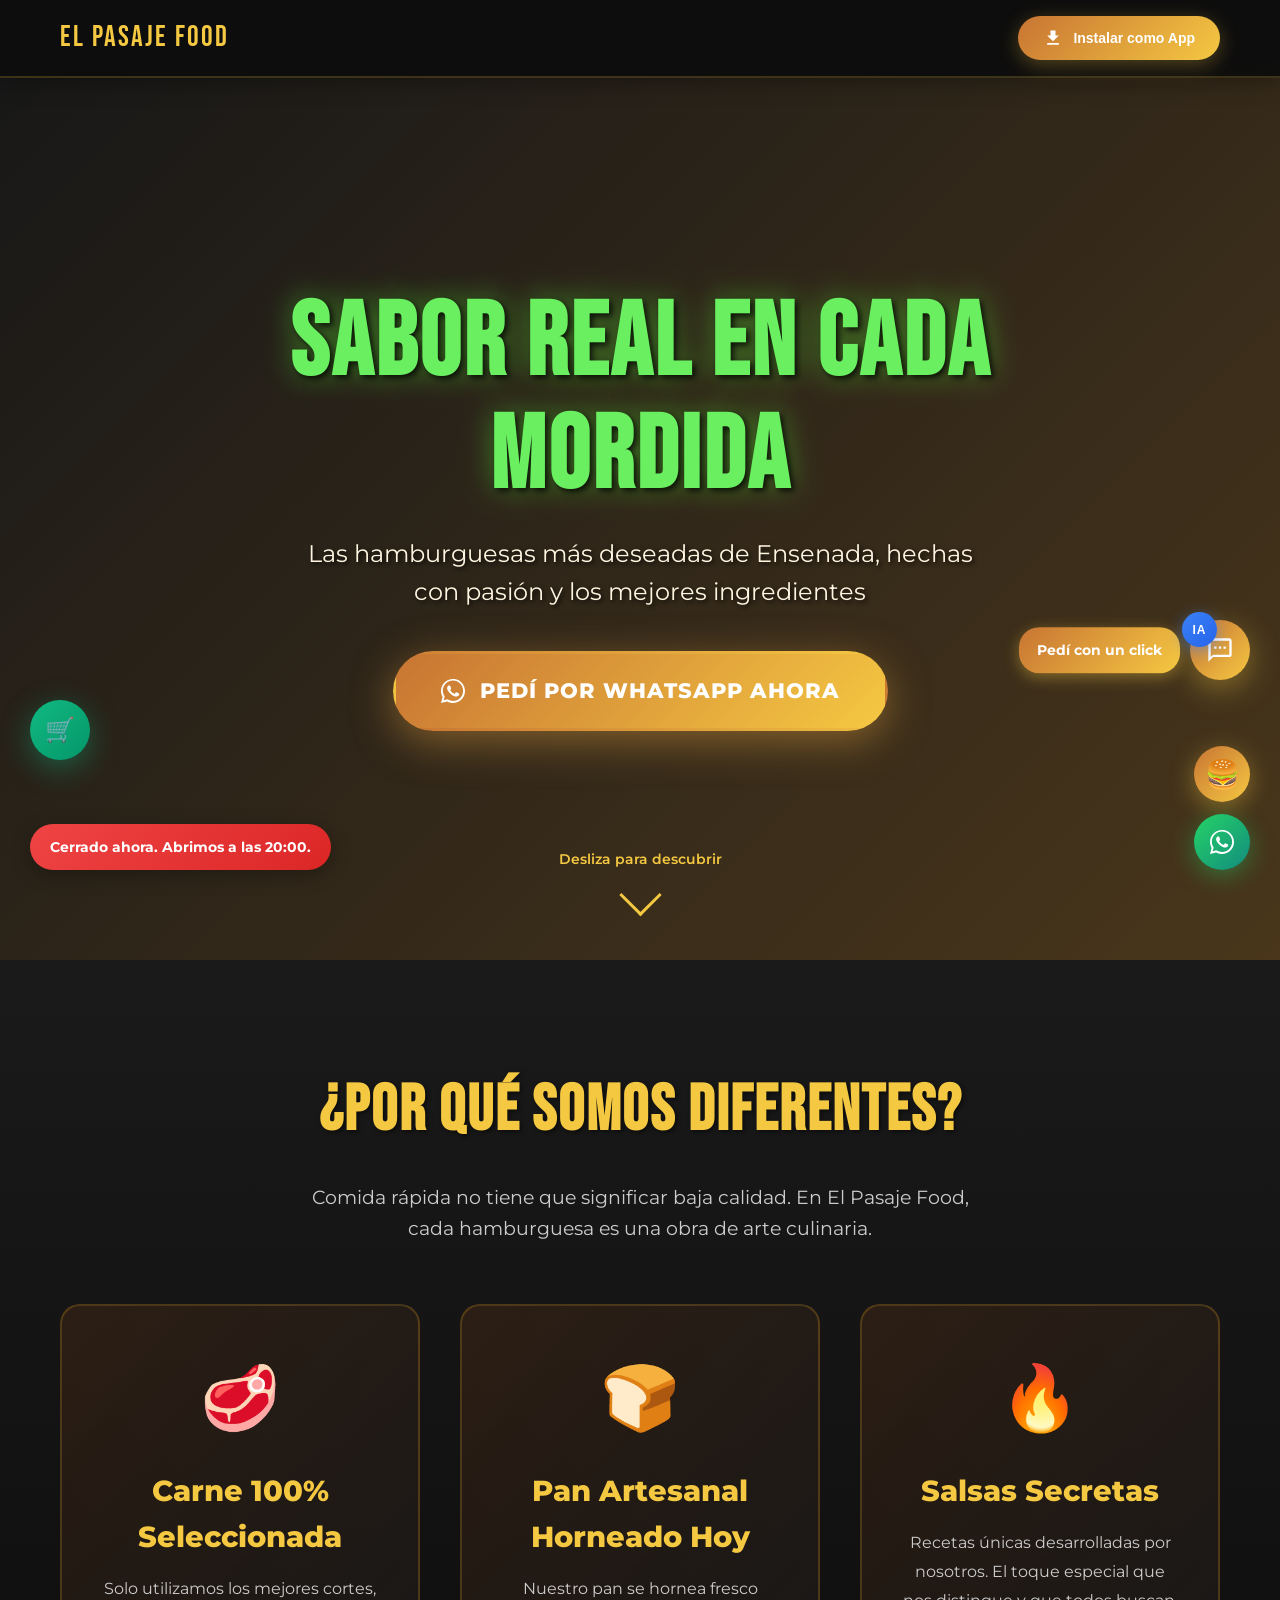
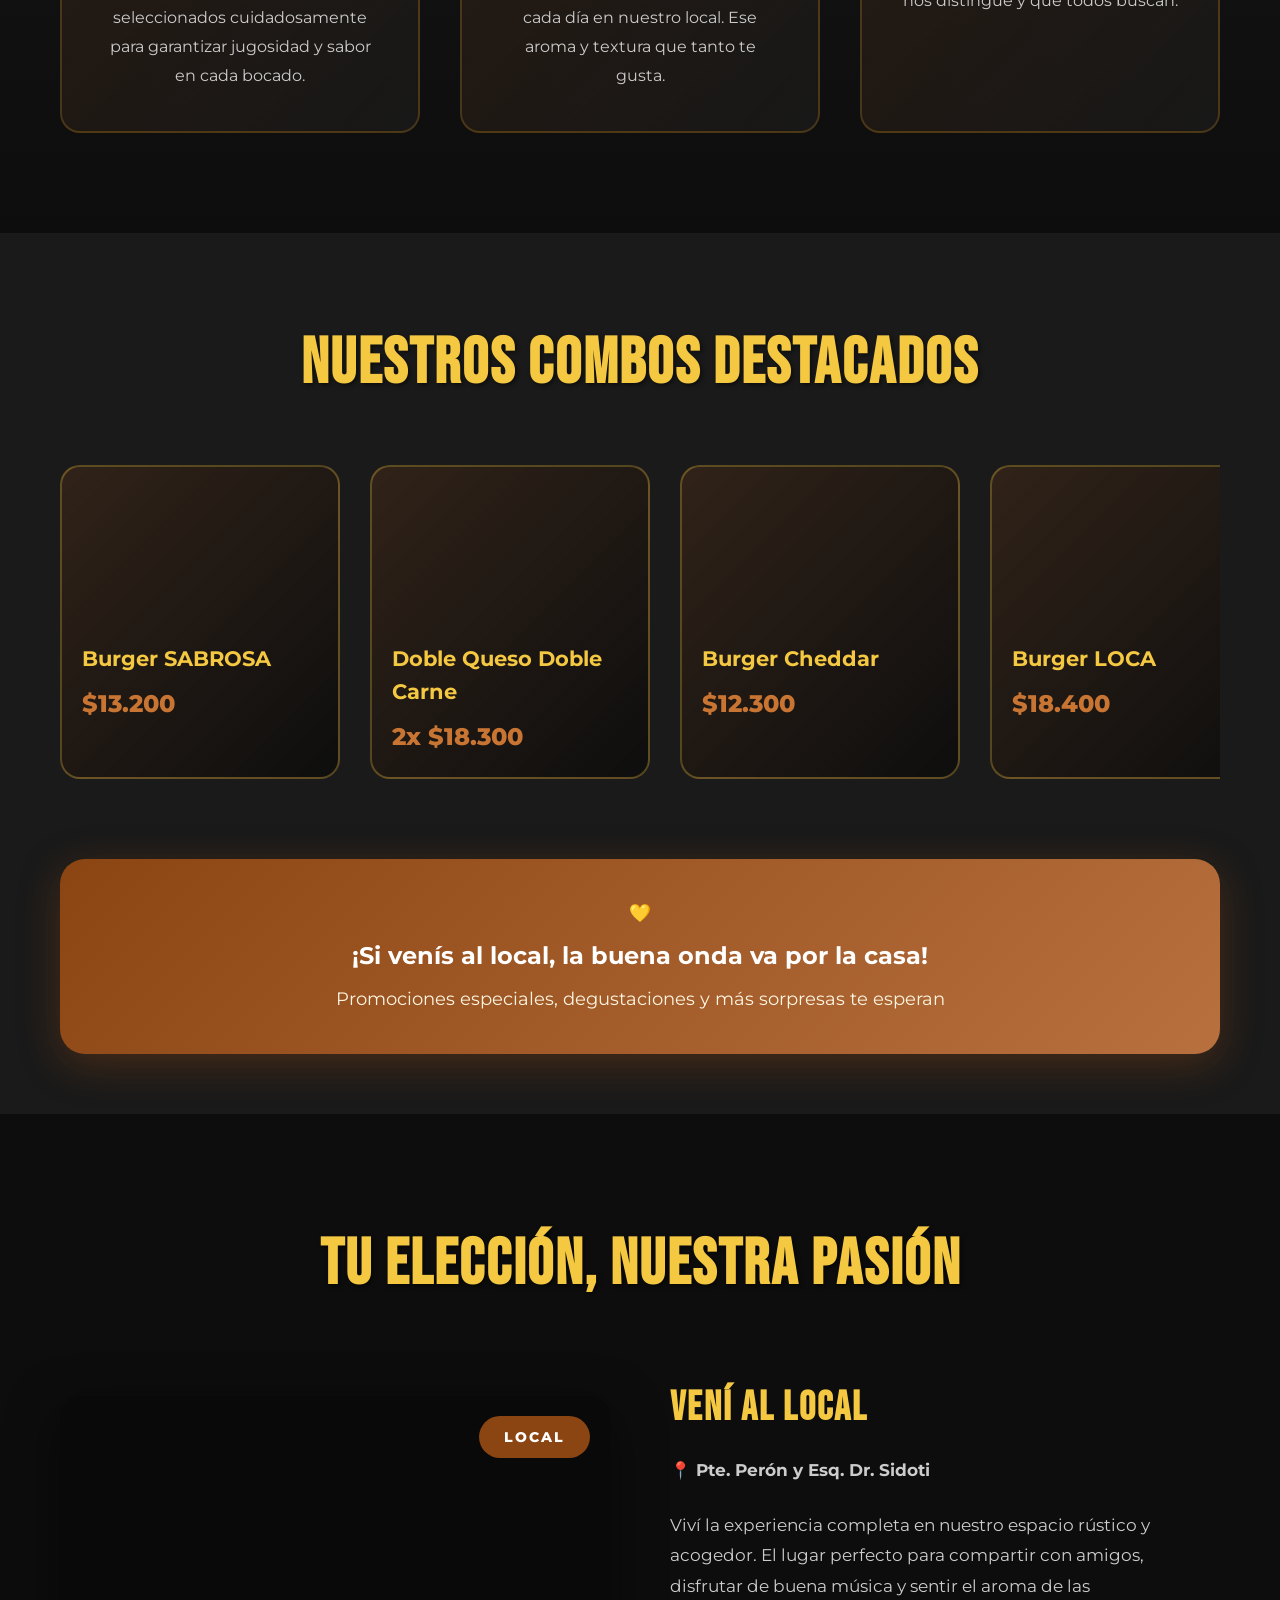
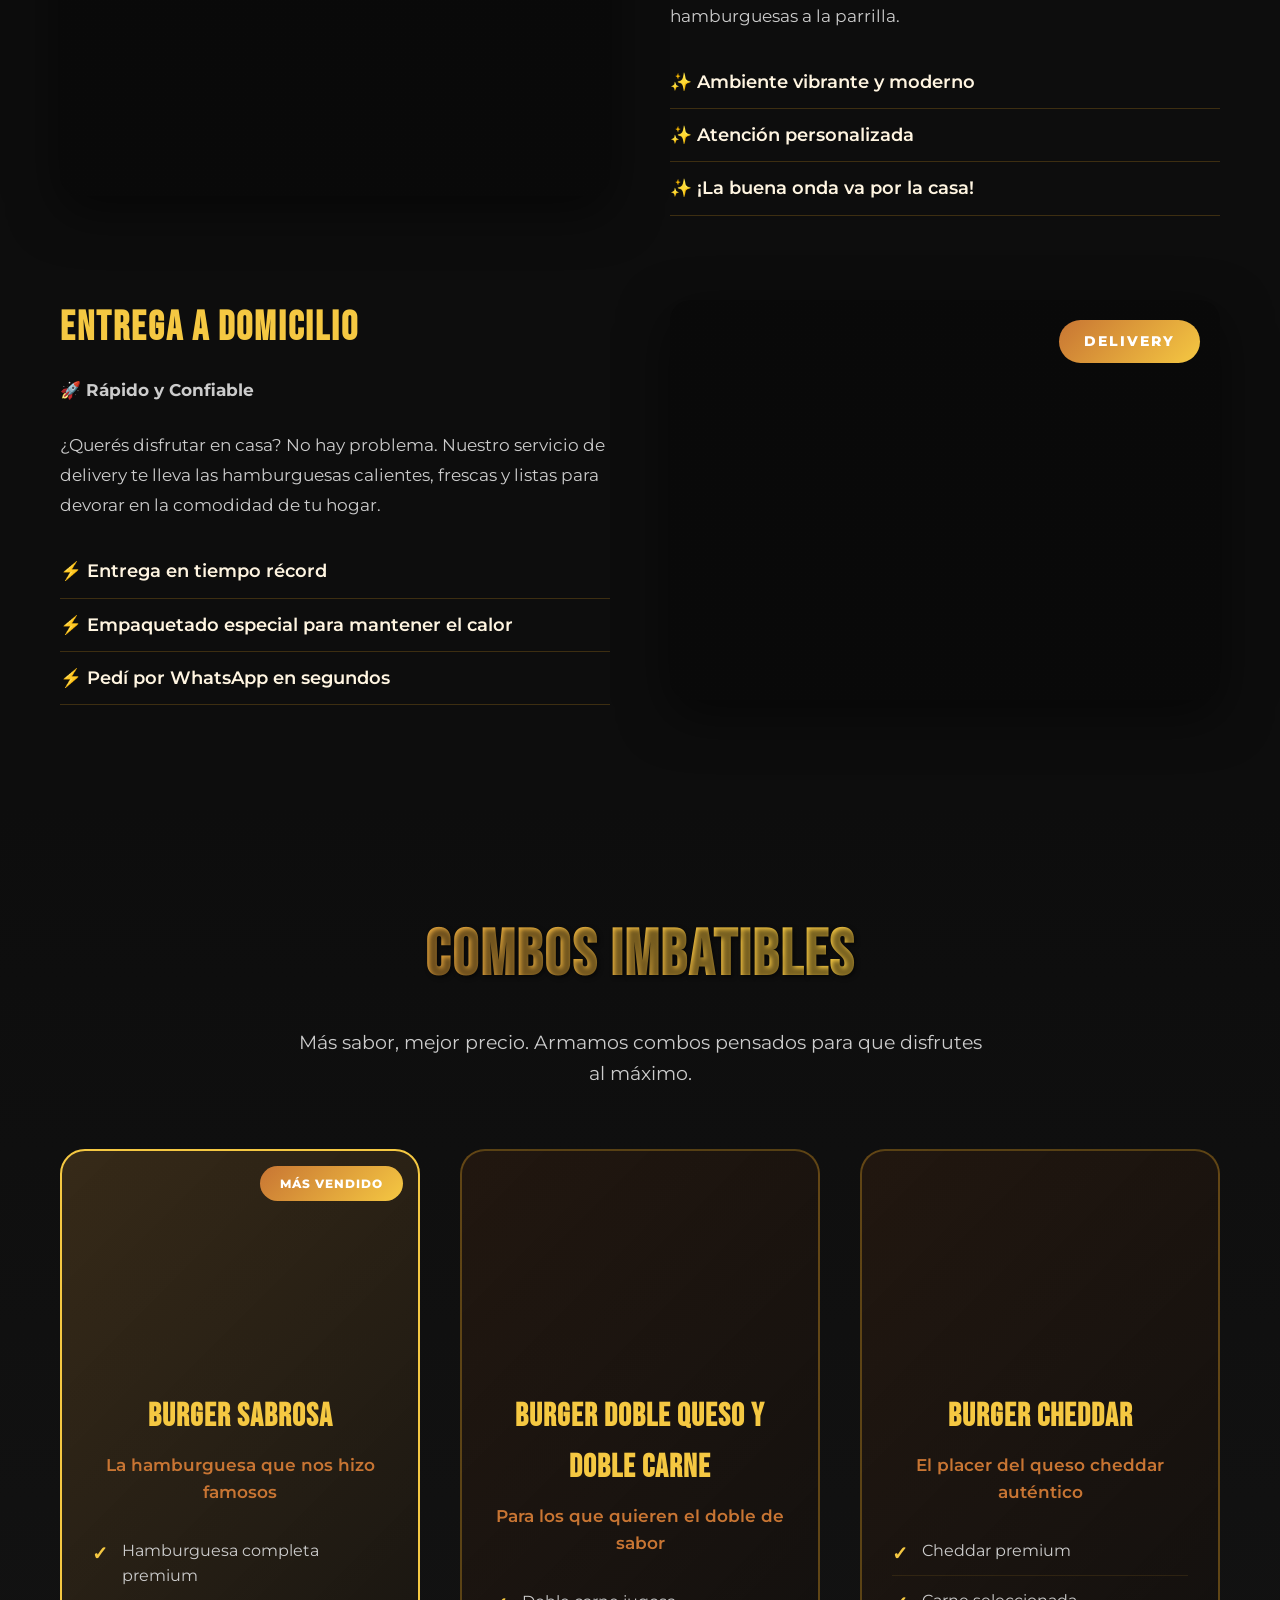
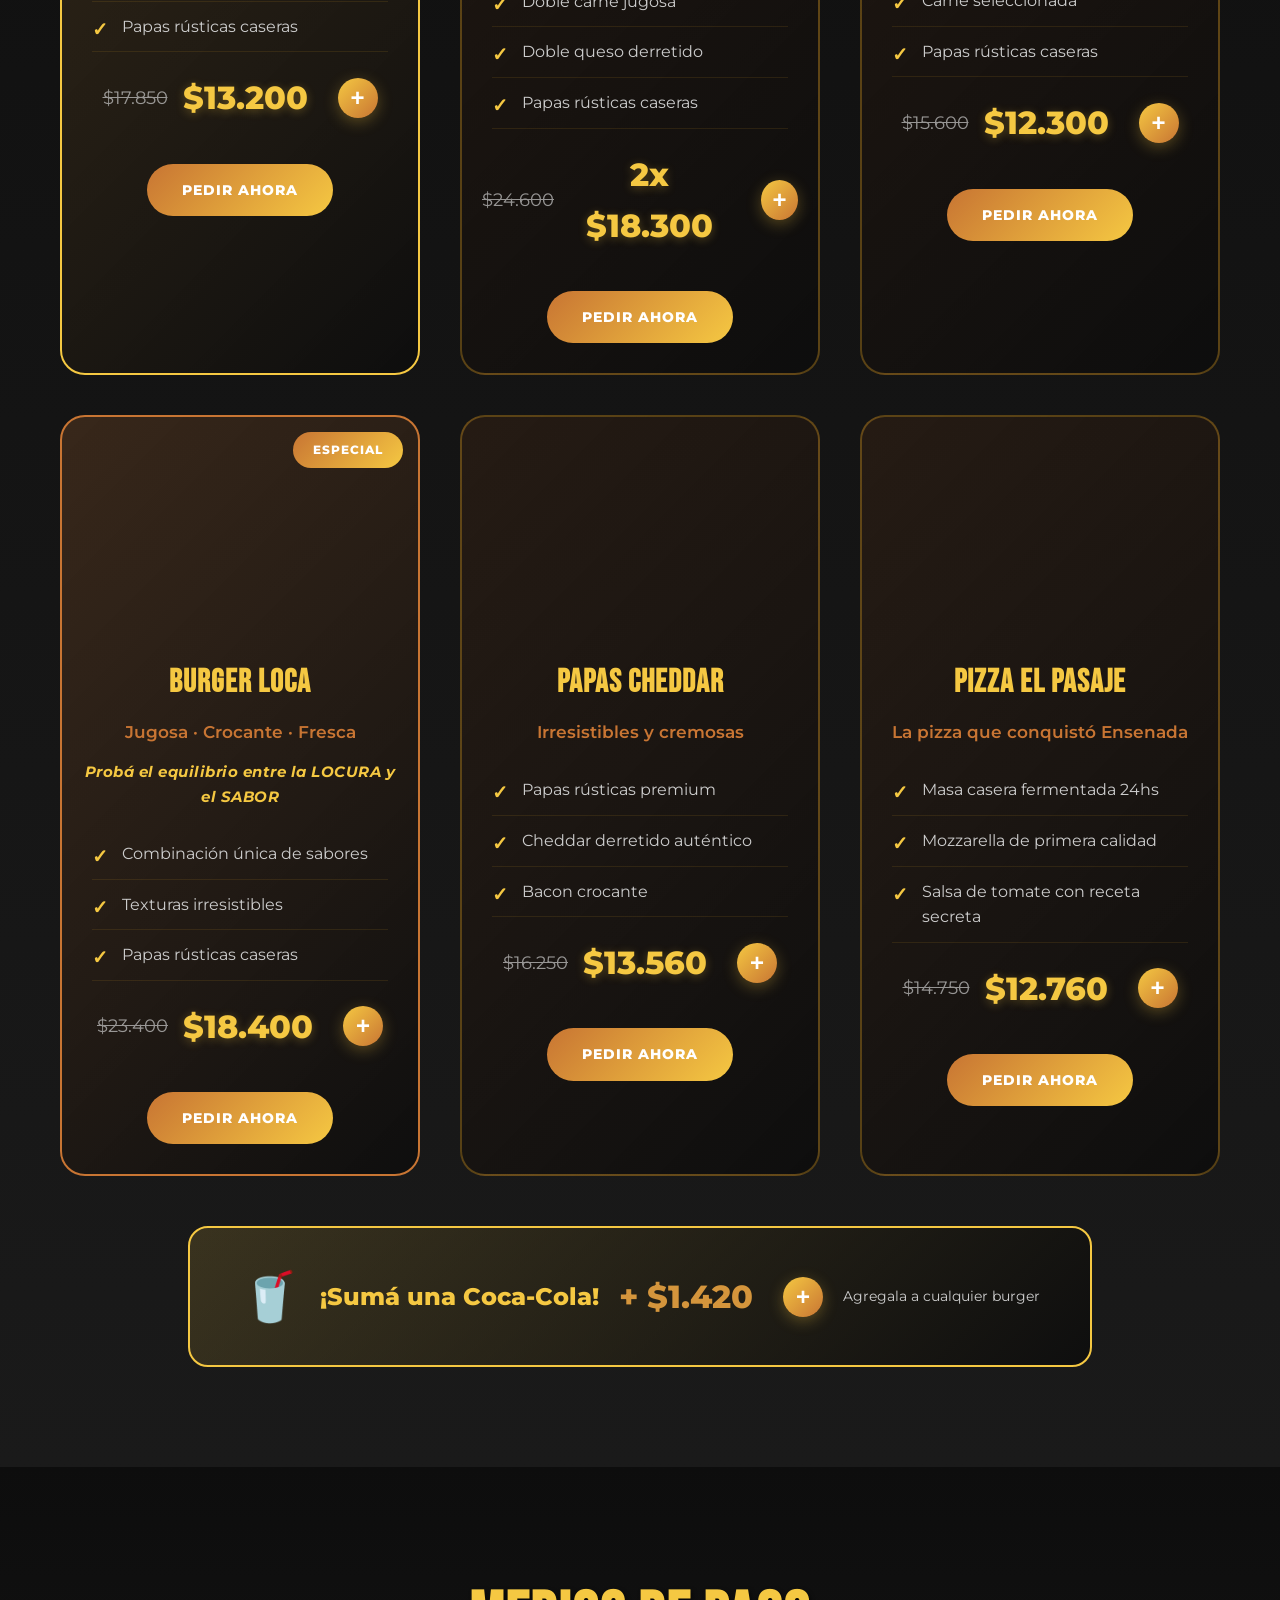
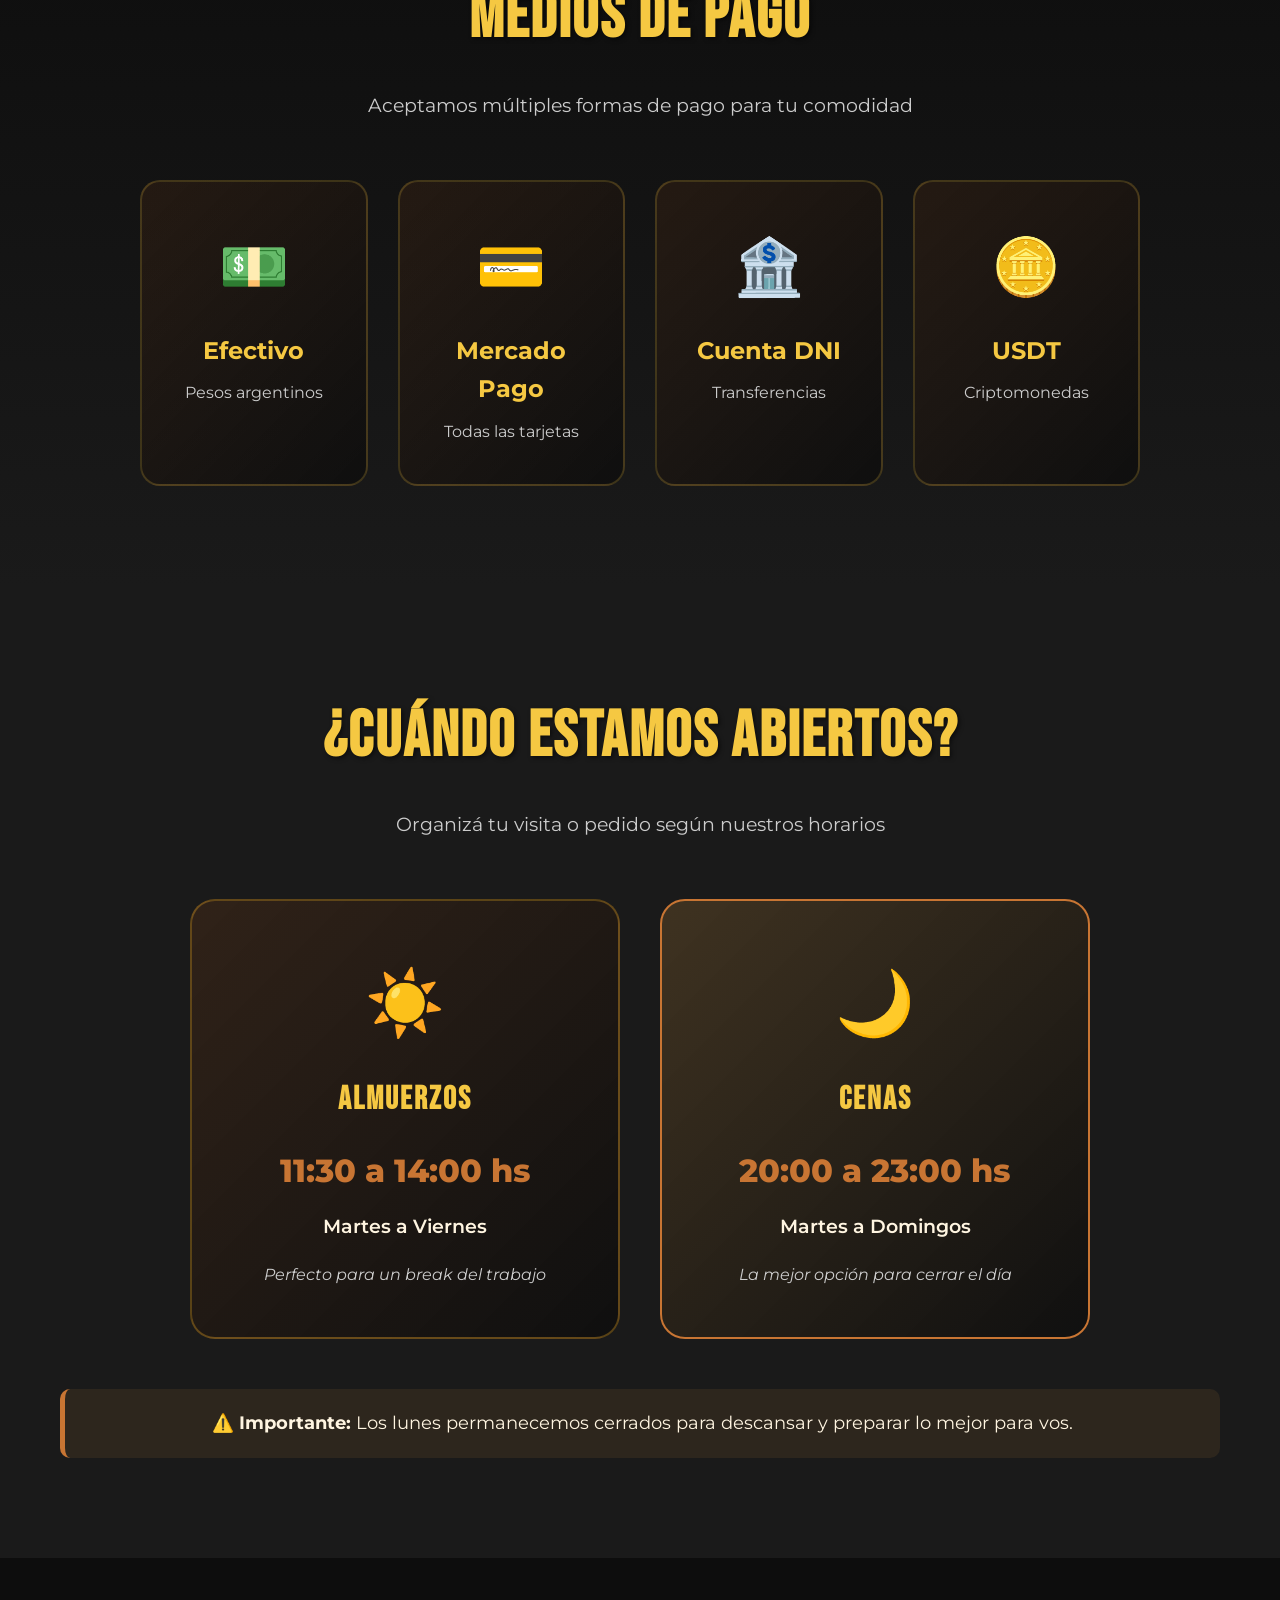
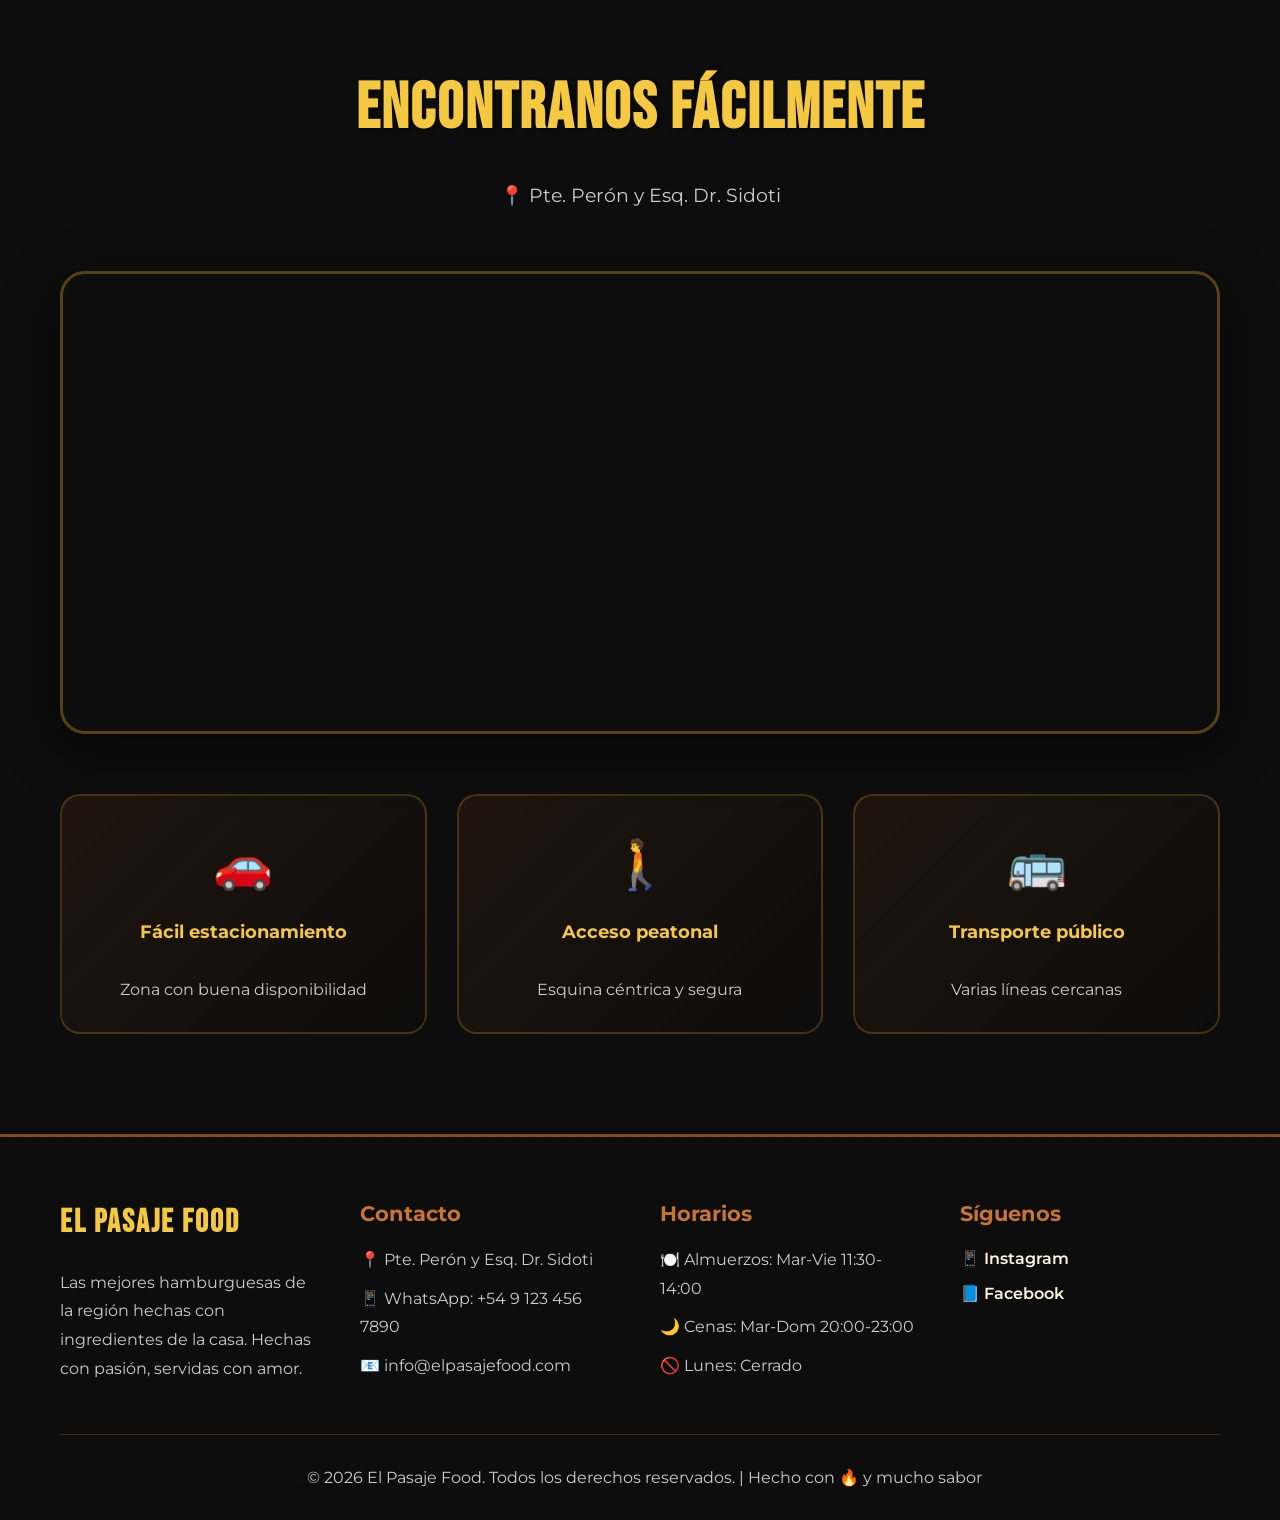
==== index.html @ fd3a4259 "Initial commit: Landing page El Pasaje Food con PWA, carrito, chatbot y dashboard CEO" ====
<!DOCTYPE html>
<html lang="es">
<head>
    <meta charset="UTF-8">
    <meta name="viewport" content="width=device-width, initial-scale=1.0">
    <meta name="description" content="Las mejores hamburguesas artesanales de Ensenada. Pedí online con delivery rápido o visitá nuestro local. Carne premium, pan artesanal y salsas secretas.">
    <meta name="theme-color" content="#F5C842">
    <title>El Pasaje Food - Las Mejores Hamburguesas Artesanales</title>
    <link rel="stylesheet" href="styles.css">
    <link rel="manifest" href="manifest.json">
    <meta name="mobile-web-app-capable" content="yes">
    <meta name="apple-mobile-web-app-capable" content="yes">
    <meta name="apple-mobile-web-app-status-bar-style" content="black-translucent">
    <meta name="apple-mobile-web-app-title" content="El Pasaje Food">
    <link rel="preconnect" href="https://fonts.googleapis.com">
    <link rel="preconnect" href="https://fonts.gstatic.com" crossorigin>
    <link href="https://fonts.googleapis.com/css2?family=Bebas+Neue&family=Montserrat:wght@400;600;700;800&display=swap" rel="stylesheet">
</head>
<body>
    <!-- Header con botón PWA -->
    <header class="header">
        <div class="header-content">
            <div class="logo">El Pasaje Food</div>
            <button id="installBtn" class="install-button">
                <svg width="20" height="20" viewBox="0 0 24 24" fill="white">
                    <path d="M19 9h-4V3H9v6H5l7 7 7-7zM5 18v2h14v-2H5z"/>
                </svg>
                Instalar como App
            </button>
        </div>
    </header>

    <!-- Botones flotantes -->
    <div class="floating-buttons">
        <a href="#combos" class="float-button order-button" title="¡Quiero pedir!">
            <span class="burger-emoji">🍔</span>
        </a>
        <a href="https://wa.me/5492215047962?text=¡Hola!%20Quiero%20hacer%20un%20pedido" class="float-button whatsapp-float" target="_blank" title="Contactar por WhatsApp">
            <svg viewBox="0 0 32 32" fill="white" width="24" height="24">
                <path d="M16 0c-8.837 0-16 7.163-16 16 0 2.825 0.737 5.607 2.137 8.048l-2.137 7.952 8.188-2.113c2.35 1.287 5.024 1.963 7.812 1.963 8.837 0 16-7.163 16-16s-7.163-16-16-16zM16 29.25c-2.444 0-4.819-0.662-6.912-1.912l-0.512-0.3-5.044 1.3 1.35-5.012-0.337-0.525c-1.362-2.137-2.087-4.612-2.087-7.15 0-7.456 6.069-13.525 13.525-13.525s13.525 6.069 13.525 13.525-6.053 13.6-13.512 13.6zM23.362 19.106c-0.4-0.2-2.363-1.163-2.725-1.3-0.363-0.125-0.625-0.188-0.888 0.2s-1.025 1.3-1.25 1.563c-0.225 0.262-0.45 0.3-0.85 0.1s-1.65-0.606-3.137-1.931c-1.163-1.031-1.944-2.306-2.169-2.706s-0.025-0.612 0.175-0.812c0.181-0.175 0.4-0.463 0.6-0.688 0.2-0.237 0.263-0.4 0.388-0.662 0.125-0.263 0.063-0.488-0.037-0.688s-0.888-2.137-1.213-2.925c-0.319-0.769-0.644-0.663-0.888-0.675-0.231-0.012-0.488-0.012-0.75-0.012s-0.688 0.1-1.050 0.488c-0.363 0.4-1.375 1.337-1.375 3.262s1.413 3.787 1.606 4.050c0.2 0.262 2.794 4.269 6.769 5.981 0.944 0.406 1.681 0.65 2.256 0.831 0.95 0.3 1.813 0.256 2.494 0.156 0.762-0.113 2.363-0.963 2.694-1.894 0.331-0.931 0.331-1.731 0.231-1.894-0.094-0.175-0.356-0.275-0.756-0.475z"/>
            </svg>
        </a>
    </div>

    <!-- Sección Héroe -->
    <section class="hero">
        <div class="hero-overlay"></div>
        <div class="hero-content">
            <h1 class="hero-title">Sabor Real en Cada Mordida</h1>
            <p class="hero-subtitle">Las hamburguesas más deseadas de Ensenada, hechas con pasión y los mejores ingredientes</p>
            <a href="https://wa.me/5492215047962?text=¡Hola!%20Quiero%20hacer%20un%20pedido" class="cta-button pulse" target="_blank">
                <svg viewBox="0 0 32 32" fill="white" width="24" height="24">
                    <path d="M16 0c-8.837 0-16 7.163-16 16 0 2.825 0.737 5.607 2.137 8.048l-2.137 7.952 8.188-2.113c2.35 1.287 5.024 1.963 7.812 1.963 8.837 0 16-7.163 16-16s-7.163-16-16-16zM16 29.25c-2.444 0-4.819-0.662-6.912-1.912l-0.512-0.3-5.044 1.3 1.35-5.012-0.337-0.525c-1.362-2.137-2.087-4.612-2.087-7.15 0-7.456 6.069-13.525 13.525-13.525s13.525 6.069 13.525 13.525-6.053 13.6-13.512 13.6zM23.362 19.106c-0.4-0.2-2.363-1.163-2.725-1.3-0.363-0.125-0.625-0.188-0.888 0.2s-1.025 1.3-1.25 1.563c-0.225 0.262-0.45 0.3-0.85 0.1s-1.65-0.606-3.137-1.931c-1.163-1.031-1.944-2.306-2.169-2.706s-0.025-0.612 0.175-0.812c0.181-0.175 0.4-0.463 0.6-0.688 0.2-0.237 0.263-0.4 0.388-0.662 0.125-0.263 0.063-0.488-0.037-0.688s-0.888-2.137-1.213-2.925c-0.319-0.769-0.644-0.663-0.888-0.675-0.231-0.012-0.488-0.012-0.75-0.012s-0.688 0.1-1.050 0.488c-0.363 0.4-1.375 1.337-1.375 3.262s1.413 3.787 1.606 4.050c0.2 0.262 2.794 4.269 6.769 5.981 0.944 0.406 1.681 0.65 2.256 0.831 0.95 0.3 1.813 0.256 2.494 0.156 0.762-0.113 2.363-0.963 2.694-1.894 0.331-0.931 0.331-1.731 0.231-1.894-0.094-0.175-0.356-0.275-0.756-0.475z"/>
                </svg>
                Pedí por WhatsApp Ahora
            </a>
        </div>
        <div class="scroll-indicator">
            <span>Desliza para descubrir</span>
            <div class="arrow-down"></div>
        </div>
    </section>

    <!-- Propuesta de Valor -->
    <section class="value-proposition">
        <div class="container">
            <h2 class="section-title">¿Por Qué Somos Diferentes?</h2>
            <p class="section-subtitle">Comida rápida no tiene que significar baja calidad. En El Pasaje Food, cada hamburguesa es una obra de arte culinaria.</p>
            
            <div class="value-grid">
                <div class="value-card">
                    <div class="value-icon">🥩</div>
                    <h3>Carne 100% Seleccionada</h3>
                    <p>Solo utilizamos los mejores cortes, seleccionados cuidadosamente para garantizar jugosidad y sabor en cada bocado.</p>
                </div>
                <div class="value-card">
                    <div class="value-icon">🍞</div>
                    <h3>Pan Artesanal Horneado Hoy</h3>
                    <p>Nuestro pan se hornea fresco cada día en nuestro local. Ese aroma y textura que tanto te gusta.</p>
                </div>
                <div class="value-card">
                    <div class="value-icon">🔥</div>
                    <h3>Salsas Secretas</h3>
                    <p>Recetas únicas desarrolladas por nosotros. El toque especial que nos distingue y que todos buscan.</p>
                </div>
            </div>
        </div>
    </section>

    <!-- Carrusel de Combos -->
    <section class="carousel-section">
        <div class="container">
            <h2 class="section-title">Nuestros Combos Destacados</h2>
            <div class="carousel-container">
                <button class="carousel-arrow carousel-arrow-left" id="carousel-prev">
                    <svg width="24" height="24" viewBox="0 0 24 24" fill="white">
                        <path d="M15.41 7.41L14 6l-6 6 6 6 1.41-1.41L10.83 12z"/>
                    </svg>
                </button>
                <button class="carousel-arrow carousel-arrow-right" id="carousel-next">
                    <svg width="24" height="24" viewBox="0 0 24 24" fill="white">
                        <path d="M10 6L8.59 7.41 13.17 12l-4.58 4.59L10 18l6-6z"/>
                    </svg>
                </button>
                <div class="carousel-track" id="carousel-track">
                    <a href="#combos" class="carousel-item">
                        <div class="carousel-image" style="background-image: url('https://images.unsplash.com/photo-1568901346375-23c9450c58cd?w=300&h=200&fit=crop');"></div>
                        <h4>Burger SABROSA</h4>
                        <p class="carousel-price">$13.200</p>
                    </a>
                    <a href="#combos" class="carousel-item">
                        <div class="carousel-image" style="background-image: url('https://images.unsplash.com/photo-1550547660-d9450f859349?w=300&h=200&fit=crop');"></div>
                        <h4>Doble Queso Doble Carne</h4>
                        <p class="carousel-price">2x $18.300</p>
                    </a>
                    <a href="#combos" class="carousel-item">
                        <div class="carousel-image" style="background-image: url('https://images.unsplash.com/photo-1586190848861-99aa4a171e90?w=300&h=200&fit=crop');"></div>
                        <h4>Burger Cheddar</h4>
                        <p class="carousel-price">$12.300</p>
                    </a>
                    <a href="#combos" class="carousel-item">
                        <div class="carousel-image" style="background-image: url('https://images.unsplash.com/photo-1553979459-d2229ba7433b?w=300&h=200&fit=crop');"></div>
                        <h4>Burger LOCA</h4>
                        <p class="carousel-price">$18.400</p>
                    </a>
                    <!-- Duplicado para loop infinito -->
                    <a href="#combos" class="carousel-item">
                        <div class="carousel-image" style="background-image: url('https://images.unsplash.com/photo-1568901346375-23c9450c58cd?w=300&h=200&fit=crop');"></div>
                        <h4>Burger SABROSA</h4>
                        <p class="carousel-price">$13.200</p>
                    </a>
                    <a href="#combos" class="carousel-item">
                        <div class="carousel-image" style="background-image: url('https://images.unsplash.com/photo-1550547660-d9450f859349?w=300&h=200&fit=crop');"></div>
                        <h4>Doble Queso Doble Carne</h4>
                        <p class="carousel-price">2x $18.300</p>
                    </a>
                    <a href="#combos" class="carousel-item">
                        <div class="carousel-image" style="background-image: url('https://images.unsplash.com/photo-1586190848861-99aa4a171e90?w=300&h=200&fit=crop');"></div>
                        <h4>Burger Cheddar</h4>
                        <p class="carousel-price">$12.300</p>
                    </a>
                    <a href="#combos" class="carousel-item">
                        <div class="carousel-image" style="background-image: url('https://images.unsplash.com/photo-1553979459-d2229ba7433b?w=300&h=200&fit=crop');"></div>
                        <h4>Burger LOCA</h4>
                        <p class="carousel-price">$18.400</p>
                    </a>
                </div>
            </div>
            
            <div class="loyalty-banner">
                <div class="loyalty-content">
                    <span class="loyalty-icon">💛</span>
                    <p><strong>¡Si venís al local, la buena onda va por la casa!</strong></p>
                    <span>Promociones especiales, degustaciones y más sorpresas te esperan</span>
                </div>
            </div>
        </div>
    </section>

    <!-- Sección de Experiencia -->
    <section class="experience">
        <div class="container">
            <h2 class="section-title">Tu Elección, Nuestra Pasión</h2>
            
            <div class="experience-grid">
                <div class="experience-card">
                    <div class="experience-image local-img">
                        <div class="experience-badge">LOCAL</div>
                    </div>
                    <div class="experience-content">
                        <h3>Vení al Local</h3>
                        <p class="location">📍 Pte. Perón y Esq. Dr. Sidoti</p>
                        <p>Viví la experiencia completa en nuestro espacio rústico y acogedor. El lugar perfecto para compartir con amigos, disfrutar de buena música y sentir el aroma de las hamburguesas a la parrilla.</p>
                        <ul class="benefits-list">
                            <li>✨ Ambiente vibrante y moderno</li>
                            <li>✨ Atención personalizada</li>
                            <li>✨ ¡La buena onda va por la casa!</li>
                        </ul>
                    </div>
                </div>

                <div class="experience-card reverse">
                    <div class="experience-image delivery-img">
                        <div class="experience-badge orange">DELIVERY</div>
                    </div>
                    <div class="experience-content">
                        <h3>Entrega a Domicilio</h3>
                        <p class="delivery-promise">🚀 Rápido y Confiable</p>
                        <p>¿Querés disfrutar en casa? No hay problema. Nuestro servicio de delivery te lleva las hamburguesas calientes, frescas y listas para devorar en la comodidad de tu hogar.</p>
                        <ul class="benefits-list">
                            <li>⚡ Entrega en tiempo récord</li>
                            <li>⚡ Empaquetado especial para mantener el calor</li>
                            <li>⚡ Pedí por WhatsApp en segundos</li>
                        </ul>
                    </div>
                </div>
            </div>
        </div>
    </section>

    <!-- Combos Imbatibles -->
    <section class="combos" id="combos">
        <div class="container">
            <h2 class="section-title fire-title">Combos Imbatibles</h2>
            <p class="section-subtitle">Más sabor, mejor precio. Armamos combos pensados para que disfrutes al máximo.</p>
            
            <div class="combos-grid">
                <div class="combo-card featured">
                    <div class="combo-badge">MÁS VENDIDO</div>
                    <div class="combo-image" style="background-image: url('https://images.unsplash.com/photo-1568901346375-23c9450c58cd?w=600&h=400&fit=crop');"></div>
                    <h3>Burger SABROSA</h3>
                    <p class="combo-description">La hamburguesa que nos hizo famosos</p>
                    <ul class="combo-includes">
                        <li>Hamburguesa completa premium</li>
                        <li>Papas rústicas caseras</li>
                    </ul>
                    <div class="combo-price">
                        <span class="price-old">$17.850</span>
                        <span class="price-current">$13.200</span>
                        <button class="add-to-cart-btn" data-name="Burger SABROSA" data-price="13200">+</button>
                    </div>
                    <div class="combo-cta">
                        <a href="https://wa.me/5492215047962?text=Quiero%20la%20Burger%20SABROSA" class="combo-button" target="_blank">Pedir Ahora</a>
                    </div>
                </div>

                <div class="combo-card">
                    <div class="combo-image" style="background-image: url('https://images.unsplash.com/photo-1550547660-d9450f859349?w=600&h=400&fit=crop');"></div>
                    <h3>Burger Doble Queso y Doble Carne</h3>
                    <p class="combo-description">Para los que quieren el doble de sabor</p>
                    <ul class="combo-includes">
                        <li>Doble carne jugosa</li>
                        <li>Doble queso derretido</li>
                        <li>Papas rústicas caseras</li>
                    </ul>
                    <div class="combo-price">
                        <span class="price-old">$24.600</span>
                        <span class="price-current">2x $18.300</span>
                        <button class="add-to-cart-btn" data-name="Burger Doble Queso y Doble Carne" data-price="18300">+</button>
                    </div>
                    <div class="combo-cta">
                        <a href="https://wa.me/5492215047962?text=Quiero%20la%20Burger%20Doble" class="combo-button" target="_blank">Pedir Ahora</a>
                    </div>
                </div>

                <div class="combo-card">
                    <div class="combo-image" style="background-image: url('https://images.unsplash.com/photo-1586190848861-99aa4a171e90?w=600&h=400&fit=crop');"></div>
                    <h3>Burger Cheddar</h3>
                    <p class="combo-description">El placer del queso cheddar auténtico</p>
                    <ul class="combo-includes">
                        <li>Cheddar premium</li>
                        <li>Carne seleccionada</li>
                        <li>Papas rústicas caseras</li>
                    </ul>
                    <div class="combo-price">
                        <span class="price-old">$15.600</span>
                        <span class="price-current">$12.300</span>
                        <button class="add-to-cart-btn" data-name="Burger Cheddar" data-price="12300">+</button>
                    </div>
                    <div class="combo-cta">
                        <a href="https://wa.me/5492215047962?text=Quiero%20la%20Burger%20Cheddar" class="combo-button" target="_blank">Pedir Ahora</a>
                    </div>
                </div>

                <div class="combo-card special">
                    <div class="combo-badge">ESPECIAL</div>
                    <div class="combo-image" style="background-image: url('https://images.unsplash.com/photo-1553979459-d2229ba7433b?w=600&h=400&fit=crop');"></div>
                    <h3>Burger LOCA</h3>
                    <p class="combo-description">Jugosa · Crocante · Fresca</p>
                    <p class="combo-tagline">Probá el equilibrio entre la LOCURA y el SABOR</p>
                    <ul class="combo-includes">
                        <li>Combinación única de sabores</li>
                        <li>Texturas irresistibles</li>
                        <li>Papas rústicas caseras</li>
                    </ul>
                    <div class="combo-price">
                        <span class="price-old">$23.400</span>
                        <span class="price-current">$18.400</span>
                        <button class="add-to-cart-btn" data-name="Burger LOCA" data-price="18400">+</button>
                    </div>
                    <div class="combo-cta">
                        <a href="https://wa.me/5492215047962?text=Quiero%20la%20Burger%20LOCA" class="combo-button" target="_blank">Pedir Ahora</a>
                    </div>
                </div>

                <div class="combo-card">
                    <div class="combo-image" style="background-image: url('https://images.unsplash.com/photo-1573080496219-bb080dd4f877?w=600&h=400&fit=crop');"></div>
                    <h3>Papas Cheddar</h3>
                    <p class="combo-description">Irresistibles y cremosas</p>
                    <ul class="combo-includes">
                        <li>Papas rústicas premium</li>
                        <li>Cheddar derretido auténtico</li>
                        <li>Bacon crocante</li>
                    </ul>
                    <div class="combo-price">
                        <span class="price-old">$16.250</span>
                        <span class="price-current">$13.560</span>
                        <button class="add-to-cart-btn" data-name="Papas Cheddar" data-price="13560">+</button>
                    </div>
                    <div class="combo-cta">
                        <a href="https://wa.me/5492215047962?text=Quiero%20Papas%20Cheddar" class="combo-button" target="_blank">Pedir Ahora</a>
                    </div>
                </div>

                <div class="combo-card">
                    <div class="combo-image" style="background-image: url('https://images.unsplash.com/photo-1513104890138-7c749659a591?w=600&h=400&fit=crop');"></div>
                    <h3>Pizza El Pasaje</h3>
                    <p class="combo-description">La pizza que conquistó Ensenada</p>
                    <ul class="combo-includes">
                        <li>Masa casera fermentada 24hs</li>
                        <li>Mozzarella de primera calidad</li>
                        <li>Salsa de tomate con receta secreta</li>
                    </ul>
                    <div class="combo-price">
                        <span class="price-old">$14.750</span>
                        <span class="price-current">$12.760</span>
                        <button class="add-to-cart-btn" data-name="Pizza El Pasaje" data-price="12760">+</button>
                    </div>
                    <div class="combo-cta">
                        <a href="https://wa.me/5492215047962?text=Quiero%20Pizza%20El%20Pasaje" class="combo-button" target="_blank">Pedir Ahora</a>
                    </div>
                </div>
            </div>

            <div class="extra-combo">
                <div class="extra-card">
                    <span class="extra-icon">🥤</span>
                    <h4>¡Sumá una Coca-Cola!</h4>
                    <div class="extra-price-container">
                        <p class="extra-price">+ $1.420</p>
                        <button class="add-to-cart-btn" data-name="Coca-Cola" data-price="1420">+</button>
                    </div>
                    <p class="extra-note">Agregala a cualquier burger</p>
                </div>
            </div>
        </div>
    </section>

    <!-- Medios de Pago -->
    <section class="payment-methods">
        <div class="container">
            <h2 class="section-title">Medios de Pago</h2>
            <p class="section-subtitle">Aceptamos múltiples formas de pago para tu comodidad</p>
            
            <div class="payment-grid">
                <div class="payment-card">
                    <div class="payment-icon">💵</div>
                    <h4>Efectivo</h4>
                    <p>Pesos argentinos</p>
                </div>
                <div class="payment-card">
                    <div class="payment-icon">💳</div>
                    <h4>Mercado Pago</h4>
                    <p>Todas las tarjetas</p>
                </div>
                <div class="payment-card">
                    <div class="payment-icon">🏦</div>
                    <h4>Cuenta DNI</h4>
                    <p>Transferencias</p>
                </div>
                <div class="payment-card">
                    <div class="payment-icon">🪙</div>
                    <h4>USDT</h4>
                    <p>Criptomonedas</p>
                </div>
            </div>
        </div>
    </section>

    <!-- Horarios de Atención -->
    <section class="horarios">
        <div class="container">
            <h2 class="section-title">¿Cuándo Estamos Abiertos?</h2>
            <p class="section-subtitle">Organizá tu visita o pedido según nuestros horarios</p>
            
            <div class="horarios-grid">
                <div class="horario-card">
                    <div class="horario-icon">☀️</div>
                    <h3>Almuerzos</h3>
                    <div class="horario-time">11:30 a 14:00 hs</div>
                    <p class="horario-days">Martes a Viernes</p>
                    <p class="horario-note">Perfecto para un break del trabajo</p>
                </div>

                <div class="horario-card featured">
                    <div class="horario-icon">🌙</div>
                    <h3>Cenas</h3>
                    <div class="horario-time">20:00 a 23:00 hs</div>
                    <p class="horario-days">Martes a Domingos</p>
                    <p class="horario-note">La mejor opción para cerrar el día</p>
                </div>
            </div>

            <div class="horario-alert">
                <strong>⚠️ Importante:</strong> Los lunes permanecemos cerrados para descansar y preparar lo mejor para vos.
            </div>
        </div>
    </section>

    <!-- Ubicación -->
    <section class="ubicacion" id="ubicacion">
        <div class="container">
            <h2 class="section-title">Encontranos Fácilmente</h2>
            <p class="section-subtitle">📍 Pte. Perón y Esq. Dr. Sidoti</p>
            
            <div class="map-container">
                <iframe 
                    src="https://www.google.com/maps/embed?pb=!1m18!1m12!1m3!1d3348.7!2d-60.6393!3d-32.9468!2m3!1f0!2f0!3f0!3m2!1i1024!2i768!4f13.1!3m3!1m2!1s0x0%3A0x0!2zMzLCsDU2JzQ4LjUiUyA2MMKwMzgnMjEuNSJX!5e0!3m2!1ses!2sar!4v1234567890"
                    width="100%" 
                    height="450" 
                    style="border:0;" 
                    allowfullscreen="" 
                    loading="lazy" 
                    referrerpolicy="no-referrer-when-downgrade">
                </iframe>
            </div>

            <div class="ubicacion-info">
                <div class="info-card">
                    <span class="info-icon">🚗</span>
                    <p><strong>Fácil estacionamiento</strong><br>Zona con buena disponibilidad</p>
                </div>
                <div class="info-card">
                    <span class="info-icon">🚶</span>
                    <p><strong>Acceso peatonal</strong><br>Esquina céntrica y segura</p>
                </div>
                <div class="info-card">
                    <span class="info-icon">🚌</span>
                    <p><strong>Transporte público</strong><br>Varias líneas cercanas</p>
                </div>
            </div>
        </div>
    </section>

    <!-- Footer -->
    <footer class="footer">
        <div class="container">
            <div class="footer-content">
                <div class="footer-section">
                    <h3>El Pasaje Food</h3>
                    <p>Las mejores hamburguesas de la región hechas con ingredientes de la casa. Hechas con pasión, servidas con amor.</p>
                </div>
                
                <div class="footer-section">
                    <h4>Contacto</h4>
                    <p>📍 Pte. Perón y Esq. Dr. Sidoti</p>
                    <p>📱 WhatsApp: +54 9 123 456 7890</p>
                    <p>📧 info@elpasajefood.com</p>
                </div>
                
                <div class="footer-section">
                    <h4>Horarios</h4>
                    <p>🍽️ Almuerzos: Mar-Vie 11:30-14:00</p>
                    <p>🌙 Cenas: Mar-Dom 20:00-23:00</p>
                    <p>🚫 Lunes: Cerrado</p>
                </div>
                
                <div class="footer-section">
                    <h4>Síguenos</h4>
                    <div class="social-links">
                        <a href="https://www.instagram.com/elpasajefood/" target="_blank">📱 Instagram</a>
                        <a href="https://www.facebook.com/Elpasajepizzeria/" target="_blank">📘 Facebook</a>
                    </div>
                </div>
            </div>
            
            <div class="footer-bottom">
                <p><span onclick="accessCEO()" style="color: rgba(255,255,255,0.01); cursor: default; font-size: 10px; margin-right: 3px;" title="">●</span>&copy; 2026 El Pasaje Food. Todos los derechos reservados. | Hecho con 🔥 y mucho sabor</p>
            </div>
        </div>
    </footer>

    <!-- Chatbot -->
    <div id="chatbot" class="chatbot-container">
        <div class="chatbot-prompt">
            <span class="prompt-text">Pedí con un click</span>
        </div>
        <button id="chatbot-toggle" class="chatbot-toggle">
            <div class="ai-cloud">
                <span class="ai-text">IA</span>
            </div>
            <svg width="28" height="28" viewBox="0 0 24 24" fill="white">
                <path d="M20 2H4c-1.1 0-2 .9-2 2v18l4-4h14c1.1 0 2-.9 2-2V4c0-1.1-.9-2-2-2zm0 14H6l-2 2V4h16v12z"/>
                <path d="M7 9h2v2H7zm8 0h2v2h-2zm-4 0h2v2h-2z"/>
            </svg>
        </button>
        <div id="chatbot-window" class="chatbot-window">
            <div class="chatbot-header">
                <h3>🍔 Asistente El Pasaje</h3>
                <button id="chatbot-close" class="chatbot-close">✕</button>
            </div>
            <div id="chatbot-messages" class="chatbot-messages">
                <div class="bot-message">
                    <p>¡Hola! 👋 Bienvenido a El Pasaje Food.<br><br>¿Qué te gustaría pedir hoy?</p>
                    <div class="quick-replies">
                        <button class="quick-reply" data-action="menu">Ver Menú 🍔</button>
                        <button class="quick-reply" data-action="promos">Promociones 🔥</button>
                        <button class="quick-reply" data-action="horarios">Horarios ⏰</button>
                    </div>
                </div>
            </div>
            <div class="chatbot-input">
                <input type="text" id="chatbot-text" placeholder="Escribe tu mensaje...">
                <button id="chatbot-send">
                    <svg width="20" height="20" viewBox="0 0 24 24" fill="white">
                        <path d="M2.01 21L23 12 2.01 3 2 10l15 2-15 2z"/>
                    </svg>
                </button>
            </div>
        </div>
    </div>

    <script src="tracking.js"></script>
    <script src="script.js"></script>
    <script src="chatbot.js"></script>
    <script src="cart.js"></script>
    <script src="pwa.js"></script>
</body>
</html>
---- styles.css ----
* {
    margin: 0;
    padding: 0;
    box-sizing: border-box;
}

:root {
    --carbon-black: #1a1a1a;
    --deep-black: #0d0d0d;
    --wood-brown: #8B4513;
    --light-wood: #CD853F;
    --fire-orange: #D4953C;
    --electric-gold: #F5C842;
    --warm-wood: #B8713E;
    --terracota: #CC704B;
    --copper: #C87533;
    --cream: #FFF5E1;
    --white: #ffffff;
    --gray-text: #cccccc;
}

body {
    font-family: 'Montserrat', sans-serif;
    background-color: var(--carbon-black);
    color: var(--white);
    line-height: 1.6;
    overflow-x: hidden;
}

.container {
    max-width: 1200px;
    margin: 0 auto;
    padding: 0 20px;
}

/* Botones flotantes */
.floating-buttons {
    position: fixed;
    bottom: 30px;
    right: 30px;
    display: flex;
    flex-direction: column;
    gap: 12px;
    z-index: 1000;
}

.float-button {
    display: flex;
    align-items: center;
    justify-content: center;
    color: white;
    width: 56px;
    height: 56px;
    padding: 0;
    border-radius: 50%;
    text-decoration: none;
    font-weight: 700;
    font-size: 16px;
    box-shadow: 0 6px 25px rgba(0, 0, 0, 0.4);
    transition: all 0.3s ease;
    animation: floatPulse 2s infinite;
}

.burger-emoji {
    font-size: 28px;
    line-height: 1;
}

.order-button {
    background: linear-gradient(135deg, var(--copper) 0%, var(--electric-gold) 100%);
    box-shadow: 0 6px 25px rgba(245, 200, 66, 0.4);
}

.order-button:hover {
    transform: translateY(-5px) scale(1.08);
    box-shadow: 0 10px 35px rgba(245, 200, 66, 0.6);
}

.whatsapp-float {
    background: linear-gradient(135deg, #25D366 0%, #128C7E 100%);
    box-shadow: 0 6px 25px rgba(37, 211, 102, 0.4);
}

.whatsapp-float:hover {
    transform: translateY(-5px) scale(1.08);
    box-shadow: 0 10px 35px rgba(37, 211, 102, 0.6);
}

@keyframes floatPulse {
    0%, 100% {
        transform: translateY(0);
    }
    50% {
        transform: translateY(-10px);
    }
}

/* Sección Héroe */
.hero {
    height: 100vh;
    margin-top: 60px;
    position: relative;
    display: flex;
    align-items: center;
    justify-content: center;
    background: linear-gradient(rgba(0, 0, 0, 0.5), rgba(0, 0, 0, 0.5)),
                url('https://images.unsplash.com/photo-1568901346375-23c9450c58cd?w=1920&q=80') center/cover;
    background-attachment: fixed;
}

.hero-overlay {
    position: absolute;
    top: 0;
    left: 0;
    width: 100%;
    height: 100%;
    background: linear-gradient(135deg, rgba(26, 26, 26, 0.8) 0%, rgba(212, 149, 60, 0.3) 100%);
}

.hero-content {
    position: relative;
    z-index: 2;
    text-align: center;
    max-width: 900px;
    padding: 0 20px;
    animation: fadeInUp 1s ease;
}

.hero-title {
    font-family: 'Bebas Neue', cursive;
    font-size: clamp(3rem, 8vw, 7rem);
    margin-bottom: 20px;
    color: var(--electric-gold);
    text-shadow: 3px 3px 6px rgba(0, 0, 0, 0.8),
                 0 0 30px rgba(255, 182, 39, 0.5);
    letter-spacing: 3px;
    line-height: 1.1;
}

.hero-subtitle {
    font-size: clamp(1rem, 2.5vw, 1.5rem);
    margin-bottom: 40px;
    color: var(--cream);
    font-weight: 400;
    text-shadow: 2px 2px 4px rgba(0, 0, 0, 0.8);
    max-width: 700px;
    margin-left: auto;
    margin-right: auto;
}

.cta-button {
    display: inline-flex;
    align-items: center;
    gap: 15px;
    background: linear-gradient(135deg, var(--copper) 0%, var(--electric-gold) 100%);
    color: var(--white);
    padding: 20px 45px;
    border-radius: 50px;
    text-decoration: none;
    font-size: 1.3rem;
    font-weight: 800;
    text-transform: uppercase;
    letter-spacing: 1px;
    box-shadow: 0 10px 40px rgba(212, 149, 60, 0.5);
    transition: all 0.3s ease;
    border: 3px solid transparent;
}

.cta-button:hover {
    transform: translateY(-3px);
    box-shadow: 0 15px 50px rgba(245, 200, 66, 0.7);
    border-color: var(--electric-gold);
}

.pulse {
    animation: pulse 2s infinite;
}

@keyframes pulse {
    0%, 100% {
        box-shadow: 0 10px 40px rgba(212, 149, 60, 0.5);
    }
    50% {
        box-shadow: 0 10px 60px rgba(245, 200, 66, 0.8);
    }
}

.scroll-indicator {
    position: absolute;
    bottom: 40px;
    left: 50%;
    transform: translateX(-50%);
    text-align: center;
    color: var(--electric-gold);
    font-size: 14px;
    font-weight: 600;
    animation: bounce 2s infinite;
}

.arrow-down {
    width: 30px;
    height: 30px;
    border-right: 3px solid var(--electric-gold);
    border-bottom: 3px solid var(--electric-gold);
    transform: rotate(45deg);
    margin: 10px auto;
}

@keyframes bounce {
    0%, 20%, 50%, 80%, 100% {
        transform: translateX(-50%) translateY(0);
    }
    40% {
        transform: translateX(-50%) translateY(-10px);
    }
    60% {
        transform: translateX(-50%) translateY(-5px);
    }
}

@keyframes fadeInUp {
    from {
        opacity: 0;
        transform: translateY(50px);
    }
    to {
        opacity: 1;
        transform: translateY(0);
    }
}

/* Sección de títulos comunes */
.section-title {
    font-family: 'Bebas Neue', cursive;
    font-size: clamp(2.5rem, 5vw, 4rem);
    text-align: center;
    margin-bottom: 20px;
    color: var(--electric-gold);
    text-shadow: 2px 2px 4px rgba(0, 0, 0, 0.5);
    letter-spacing: 2px;
}

.fire-title {
    background: linear-gradient(45deg, var(--copper), var(--electric-gold), var(--fire-orange), var(--electric-gold));
    background-size: 200% auto;
    -webkit-background-clip: text;
    -webkit-text-fill-color: transparent;
    background-clip: text;
    animation: fireGradient 3s ease infinite;
}

@keyframes fireGradient {
    0%, 100% {
        background-position: 0% center;
    }
    50% {
        background-position: 100% center;
    }
}

.section-subtitle {
    text-align: center;
    font-size: 1.2rem;
    color: var(--gray-text);
    max-width: 700px;
    margin: 0 auto 60px;
}

/* Propuesta de Valor */
.value-proposition {
    padding: 100px 0;
    background: linear-gradient(180deg, var(--carbon-black) 0%, var(--deep-black) 100%);
}

.value-grid {
    display: grid;
    grid-template-columns: repeat(auto-fit, minmax(300px, 1fr));
    gap: 40px;
    margin-top: 60px;
}

.value-card {
    background: linear-gradient(135deg, rgba(139, 69, 19, 0.2) 0%, rgba(26, 26, 26, 0.8) 100%);
    padding: 40px;
    border-radius: 20px;
    text-align: center;
    border: 2px solid rgba(255, 182, 39, 0.2);
    transition: all 0.4s ease;
    position: relative;
    overflow: hidden;
}

.value-card::before {
    content: '';
    position: absolute;
    top: 0;
    left: 0;
    width: 100%;
    height: 100%;
    background: linear-gradient(135deg, var(--copper) 0%, var(--electric-gold) 100%);
    opacity: 0;
    transition: opacity 0.4s ease;
    z-index: 0;
}

.value-card:hover::before {
    opacity: 0.1;
}

.value-card:hover {
    transform: translateY(-10px);
    border-color: var(--electric-gold);
    box-shadow: 0 15px 40px rgba(255, 182, 39, 0.3);
}

.value-card > * {
    position: relative;
    z-index: 1;
}

.value-icon {
    font-size: 4rem;
    margin-bottom: 20px;
}

.value-card h3 {
    font-size: 1.8rem;
    margin-bottom: 15px;
    color: var(--electric-gold);
    font-weight: 800;
}

.value-card p {
    color: var(--gray-text);
    line-height: 1.8;
}

/* Sección de Experiencia */
.experience {
    padding: 100px 0;
    background: var(--deep-black);
}

.experience-grid {
    display: flex;
    flex-direction: column;
    gap: 80px;
    margin-top: 60px;
}

.experience-card {
    display: grid;
    grid-template-columns: 1fr 1fr;
    gap: 60px;
    align-items: center;
}

.experience-card.reverse {
    direction: rtl;
}

.experience-card.reverse > * {
    direction: ltr;
}

@media (max-width: 968px) {
    .experience-card,
    .experience-card.reverse {
        grid-template-columns: 1fr;
        direction: ltr;
    }
}

.experience-image {
    height: 400px;
    border-radius: 20px;
    position: relative;
    overflow: hidden;
    box-shadow: 0 15px 50px rgba(0, 0, 0, 0.5);
}

.local-img {
    background: linear-gradient(rgba(0, 0, 0, 0.3), rgba(0, 0, 0, 0.3)),
                url('https://images.unsplash.com/photo-1555396273-367ea4eb4db5?w=800&q=80') center/cover;
}

.delivery-img {
    background: linear-gradient(rgba(0, 0, 0, 0.3), rgba(0, 0, 0, 0.3)),
                url('https://images.unsplash.com/photo-1526367790999-0150786686a2?w=800&q=80') center/cover;
}

.experience-badge {
    position: absolute;
    top: 20px;
    right: 20px;
    background: var(--wood-brown);
    color: var(--white);
    padding: 10px 25px;
    border-radius: 30px;
    font-weight: 800;
    font-size: 14px;
    letter-spacing: 2px;
}

.experience-badge.orange {
    background: linear-gradient(135deg, var(--copper), var(--electric-gold));
}

.experience-content h3 {
    font-family: 'Bebas Neue', cursive;
    font-size: 2.5rem;
    color: var(--electric-gold);
    margin-bottom: 15px;
    letter-spacing: 2px;
}

.location,
.delivery-promise {
    font-size: 1.2rem;
    color: var(--copper);
    font-weight: 700;
    margin-bottom: 20px;
}

.experience-content p {
    color: var(--gray-text);
    margin-bottom: 25px;
    line-height: 1.8;
    font-size: 1.05rem;
}

.benefits-list {
    list-style: none;
    padding: 0;
}

.benefits-list li {
    padding: 12px 0;
    color: var(--cream);
    font-size: 1.1rem;
    font-weight: 600;
    border-bottom: 1px solid rgba(255, 182, 39, 0.2);
}

/* Combos */
.combos {
    padding: 100px 0;
    background: linear-gradient(180deg, var(--deep-black) 0%, var(--carbon-black) 100%);
}

.combos-grid {
    display: grid;
    grid-template-columns: repeat(auto-fit, minmax(280px, 1fr));
    gap: 40px;
    margin-top: 60px;
}

.combo-card {
    background: linear-gradient(135deg, rgba(139, 69, 19, 0.15) 0%, rgba(13, 13, 13, 0.9) 100%);
    border: 2px solid rgba(255, 182, 39, 0.3);
    border-radius: 25px;
    overflow: hidden;
    text-align: center;
    position: relative;
    transition: all 0.4s ease;
}

.combo-image {
    width: 100%;
    height: 220px;
    background-size: cover;
    background-position: center;
    background-repeat: no-repeat;
    position: relative;
    overflow: hidden;
    transition: transform 0.5s ease;
}

.combo-card:hover .combo-image {
    transform: scale(1.15);
}

.combo-card:hover {
    transform: translateY(-10px);
    border-color: var(--copper);
    box-shadow: 0 20px 50px rgba(212, 149, 60, 0.4);
}

.combo-card.featured {
    border-color: var(--electric-gold);
    background: linear-gradient(135deg, rgba(212, 149, 60, 0.2) 0%, rgba(13, 13, 13, 0.9) 100%);
}

.combo-card.special {
    border-color: var(--copper);
    background: linear-gradient(135deg, rgba(200, 117, 51, 0.2) 0%, rgba(13, 13, 13, 0.9) 100%);
}

.combo-badge {
    position: absolute;
    top: 15px;
    right: 15px;
    background: linear-gradient(135deg, var(--copper), var(--electric-gold));
    color: var(--white);
    padding: 8px 20px;
    border-radius: 20px;
    font-weight: 800;
    font-size: 12px;
    letter-spacing: 1px;
    z-index: 1;
}

.combo-card h3 {
    font-family: 'Bebas Neue', cursive;
    font-size: 2rem;
    color: var(--electric-gold);
    margin: 20px 20px 10px;
    letter-spacing: 1px;
}

.combo-description {
    color: var(--copper);
    font-weight: 600;
    margin: 0 20px 15px;
    font-size: 1.05rem;
}

.combo-tagline {
    color: var(--electric-gold);
    font-weight: 700;
    font-style: italic;
    margin: 0 20px 15px;
    font-size: 0.95rem;
    letter-spacing: 0.5px;
}

.combo-includes {
    list-style: none;
    padding: 0;
    margin: 20px 30px;
    text-align: left;
}

.combo-includes li {
    padding: 12px 0;
    padding-left: 30px;
    position: relative;
    color: var(--gray-text);
    border-bottom: 1px solid rgba(255, 182, 39, 0.1);
}

.combo-includes li::before {
    content: '✓';
    position: absolute;
    left: 0;
    color: var(--electric-gold);
    font-weight: 800;
    font-size: 1.2rem;
}

.combo-price {
    display: flex;
    align-items: center;
    justify-content: center;
    gap: 15px;
    margin: 20px;
}

.price-old {
    color: var(--gray-text);
    text-decoration: line-through;
    font-size: 1.1rem;
    opacity: 0.7;
}

.price-current {
    color: var(--electric-gold);
    font-size: 2rem;
    font-weight: 800;
    text-shadow: 0 2px 10px rgba(245, 200, 66, 0.3);
}

.combo-cta {
    padding: 0 20px 30px;
}

.combo-button {
    display: inline-block;
    background: linear-gradient(135deg, var(--copper), var(--electric-gold));
    color: var(--white);
    padding: 15px 35px;
    border-radius: 30px;
    text-decoration: none;
    font-weight: 800;
    margin-top: 20px;
    transition: all 0.3s ease;
    text-transform: uppercase;
    font-size: 14px;
    letter-spacing: 1px;
}

.combo-button:hover {
    transform: scale(1.05);
    box-shadow: 0 10px 30px rgba(212, 149, 60, 0.5);
}

.loyalty-banner {
    margin-top: 80px;
    background: linear-gradient(135deg, var(--wood-brown) 0%, var(--warm-wood) 100%);
    padding: 40px;
    border-radius: 25px;
    text-align: center;
    box-shadow: 0 10px 40px rgba(139, 69, 19, 0.4);
}

.loyalty-content {
    display: flex;
    flex-direction: column;
    align-items: center;
    gap: 10px;
}

.loyalty-icon {
    font-size: 3rem;
}

.loyalty-content p {
    font-size: 1.5rem;
    margin: 0;
}

.loyalty-content span {
    font-size: 1.1rem;
    color: var(--cream);
}

/* Combo Extra */
.extra-combo {
    margin-top: 50px;
    display: flex;
    justify-content: center;
}

.extra-card {
    background: linear-gradient(135deg, rgba(245, 200, 66, 0.15) 0%, rgba(13, 13, 13, 0.9) 100%);
    border: 2px solid var(--electric-gold);
    border-radius: 20px;
    padding: 30px 50px;
    text-align: center;
    display: flex;
    align-items: center;
    gap: 20px;
    transition: all 0.3s ease;
}

.extra-card:hover {
    transform: translateY(-5px);
    box-shadow: 0 15px 40px rgba(245, 200, 66, 0.3);
}

.extra-icon {
    font-size: 3rem;
}

.extra-card h4 {
    color: var(--electric-gold);
    font-size: 1.5rem;
    margin: 0;
    font-weight: 800;
}

.extra-price {
    color: var(--fire-orange);
    font-size: 2rem;
    font-weight: 800;
    margin: 0;
}

.extra-price-container {
    display: flex;
    align-items: center;
    gap: 15px;
}

.extra-note {
    color: var(--gray-text);
    font-size: 0.9rem;
    margin: 0;
}

@media (max-width: 768px) {
    .extra-card {
        flex-direction: column;
        padding: 30px;
    }
}

/* Horarios */
.horarios {
    padding: 100px 0;
    background: var(--carbon-black);
}

.horarios-grid {
    display: grid;
    grid-template-columns: repeat(auto-fit, minmax(300px, 1fr));
    gap: 40px;
    margin-top: 60px;
    max-width: 900px;
    margin-left: auto;
    margin-right: auto;
}

.horario-card {
    background: linear-gradient(135deg, rgba(139, 69, 19, 0.2) 0%, rgba(13, 13, 13, 0.8) 100%);
    padding: 50px 40px;
    border-radius: 25px;
    text-align: center;
    border: 2px solid rgba(255, 182, 39, 0.3);
    transition: all 0.4s ease;
}

.horario-card.featured {
    border-color: var(--copper);
    background: linear-gradient(135deg, rgba(212, 149, 60, 0.2) 0%, rgba(13, 13, 13, 0.8) 100%);
}

.horario-card:hover {
    transform: translateY(-10px);
    box-shadow: 0 15px 40px rgba(255, 182, 39, 0.3);
}

.horario-icon {
    font-size: 4rem;
    margin-bottom: 20px;
}

.horario-card h3 {
    font-family: 'Bebas Neue', cursive;
    font-size: 2rem;
    color: var(--electric-gold);
    margin-bottom: 20px;
    letter-spacing: 2px;
}

.horario-time {
    font-size: 2rem;
    font-weight: 800;
    color: var(--copper);
    margin-bottom: 15px;
}

.horario-days {
    font-size: 1.2rem;
    color: var(--cream);
    font-weight: 600;
    margin-bottom: 20px;
}

.horario-note {
    color: var(--gray-text);
    font-style: italic;
}

.horario-alert {
    margin-top: 50px;
    background: rgba(212, 149, 60, 0.1);
    border-left: 5px solid var(--copper);
    padding: 20px 30px;
    border-radius: 10px;
    text-align: center;
    color: var(--cream);
    font-size: 1.1rem;
}

/* Ubicación */
.ubicacion {
    padding: 100px 0;
    background: var(--deep-black);
}

.map-container {
    margin: 60px 0;
    border-radius: 25px;
    overflow: hidden;
    box-shadow: 0 15px 50px rgba(0, 0, 0, 0.5);
    border: 3px solid rgba(255, 182, 39, 0.3);
}

.ubicacion-info {
    display: grid;
    grid-template-columns: repeat(auto-fit, minmax(250px, 1fr));
    gap: 30px;
    margin-top: 50px;
}

.info-card {
    background: linear-gradient(135deg, rgba(139, 69, 19, 0.15) 0%, rgba(13, 13, 13, 0.8) 100%);
    padding: 30px;
    border-radius: 20px;
    text-align: center;
    border: 2px solid rgba(255, 182, 39, 0.2);
    transition: all 0.3s ease;
}

.info-card:hover {
    border-color: var(--copper);
    transform: translateY(-5px);
}

.info-icon {
    font-size: 3rem;
    display: block;
    margin-bottom: 15px;
}

.info-card p {
    color: var(--gray-text);
    line-height: 1.6;
}

.info-card strong {
    color: var(--electric-gold);
    display: block;
    margin-bottom: 5px;
    font-size: 1.1rem;
}

/* Medios de Pago */
.payment-methods {
    padding: 100px 0;
    background: linear-gradient(180deg, var(--deep-black) 0%, var(--carbon-black) 100%);
}

.payment-grid {
    display: grid;
    grid-template-columns: repeat(auto-fit, minmax(200px, 1fr));
    gap: 30px;
    margin-top: 60px;
    max-width: 1000px;
    margin-left: auto;
    margin-right: auto;
}

.payment-card {
    background: linear-gradient(135deg, rgba(139, 69, 19, 0.15) 0%, rgba(13, 13, 13, 0.8) 100%);
    padding: 40px 30px;
    border-radius: 20px;
    text-align: center;
    border: 2px solid rgba(245, 200, 66, 0.2);
    transition: all 0.4s ease;
}

.payment-card:hover {
    transform: translateY(-10px);
    border-color: var(--electric-gold);
    box-shadow: 0 15px 40px rgba(245, 200, 66, 0.3);
}

.payment-icon {
    font-size: 3.5rem;
    margin-bottom: 20px;
    display: block;
}

.payment-card h4 {
    color: var(--electric-gold);
    font-size: 1.5rem;
    margin-bottom: 10px;
    font-weight: 700;
}

.payment-card p {
    color: var(--gray-text);
    font-size: 1rem;
}

/* Footer */
.footer {
    background: var(--deep-black);
    padding: 60px 0 30px;
    border-top: 3px solid var(--wood-brown);
}

.footer-content {
    display: grid;
    grid-template-columns: repeat(auto-fit, minmax(250px, 1fr));
    gap: 40px;
    margin-bottom: 40px;
}

.footer-section h3 {
    font-family: 'Bebas Neue', cursive;
    font-size: 2rem;
    color: var(--electric-gold);
    margin-bottom: 20px;
    letter-spacing: 2px;
}

.footer-section h4 {
    color: var(--copper);
    font-size: 1.3rem;
    margin-bottom: 15px;
    font-weight: 700;
}

.footer-section p {
    color: var(--gray-text);
    margin-bottom: 10px;
    line-height: 1.8;
}

.social-links {
    display: flex;
    flex-direction: column;
    gap: 10px;
}

.social-links a {
    color: var(--cream);
    text-decoration: none;
    transition: all 0.3s ease;
    font-weight: 600;
}

.social-links a:hover {
    color: var(--electric-gold);
    padding-left: 10px;
}

.footer-bottom {
    text-align: center;
    padding-top: 30px;
    border-top: 1px solid rgba(255, 182, 39, 0.2);
    color: var(--gray-text);
}

/* Responsive */
@media (max-width: 768px) {
    .whatsapp-float {
        padding: 15px;
        border-radius: 50%;
        bottom: 20px;
        right: 20px;
    }
    
    .whatsapp-float span {
        display: none;
    }
    
    .hero {
        height: 100svh;
    }
    
    .cta-button {
        padding: 18px 30px;
        font-size: 1.1rem;
    }
    
    .value-grid,
    .combos-grid {
        grid-template-columns: 1fr;
    }
    
    .horarios-grid {
        grid-template-columns: 1fr;
    }
    
    .floating-buttons {
        bottom: 20px;
        right: 20px;
    }
    
    .float-button {
        width: 50px;
        height: 50px;
    }
    
    .burger-emoji {
        font-size: 24px;
    }
    
    .header-content {
        flex-direction: column;
        gap: 10px;
    }
    
    .install-button {
        font-size: 12px;
        padding: 10px 20px;
    }
}

/* Chatbot */
.chatbot-container {
    position: fixed;
    bottom: 220px;
    right: 30px;
    z-index: 1000;
}

.chatbot-toggle {
    width: 60px;
    height: 60px;
    border-radius: 50%;
    background: linear-gradient(135deg, var(--copper), var(--electric-gold));
    border: none;
    cursor: pointer;
    box-shadow: 0 8px 30px rgba(245, 200, 66, 0.4);
    display: flex;
    align-items: center;
    justify-content: center;
    transition: all 0.3s ease;
    animation: pulse 2s infinite;
}

.chatbot-toggle:hover {
    transform: scale(1.1);
    box-shadow: 0 12px 40px rgba(245, 200, 66, 0.6);
}

.chatbot-window {
    position: absolute;
    bottom: 80px;
    right: 0;
    width: 350px;
    height: 500px;
    background: var(--deep-black);
    border-radius: 20px;
    border: 2px solid var(--electric-gold);
    box-shadow: 0 15px 50px rgba(0, 0, 0, 0.5);
    display: none;
    flex-direction: column;
    overflow: hidden;
}

.chatbot-window.active {
    display: flex;
    animation: slideUp 0.3s ease;
}

@keyframes slideUp {
    from {
        opacity: 0;
        transform: translateY(20px);
    }
    to {
        opacity: 1;
        transform: translateY(0);
    }
}

.chatbot-header {
    background: linear-gradient(135deg, var(--copper), var(--electric-gold));
    padding: 15px 20px;
    display: flex;
    justify-content: space-between;
    align-items: center;
}

.chatbot-header h3 {
    color: white;
    font-size: 1.1rem;
    margin: 0;
    font-weight: 700;
}

.chatbot-close {
    background: none;
    border: none;
    color: white;
    font-size: 1.5rem;
    cursor: pointer;
    padding: 0;
    width: 30px;
    height: 30px;
    display: flex;
    align-items: center;
    justify-content: center;
    border-radius: 50%;
    transition: all 0.3s ease;
}

.chatbot-close:hover {
    background: rgba(255, 255, 255, 0.2);
}

.chatbot-messages {
    flex: 1;
    overflow-y: auto;
    padding: 20px;
    display: flex;
    flex-direction: column;
    gap: 15px;
}

.bot-message,
.user-message {
    max-width: 80%;
    padding: 12px 16px;
    border-radius: 15px;
    animation: messageAppear 0.3s ease;
}

@keyframes messageAppear {
    from {
        opacity: 0;
        transform: translateY(10px);
    }
    to {
        opacity: 1;
        transform: translateY(0);
    }
}

.bot-message {
    background: linear-gradient(135deg, rgba(212, 149, 60, 0.2), rgba(139, 69, 19, 0.2));
    border: 1px solid var(--electric-gold);
    align-self: flex-start;
}

.user-message {
    background: rgba(255, 255, 255, 0.1);
    border: 1px solid var(--gray-text);
    align-self: flex-end;
}

.bot-message p,
.user-message p {
    color: var(--cream);
    margin: 0;
    line-height: 1.5;
    font-size: 0.95rem;
}

.quick-replies {
    display: flex;
    flex-direction: column;
    gap: 8px;
    margin-top: 15px;
}

.quick-reply {
    background: linear-gradient(135deg, var(--copper), var(--electric-gold));
    color: white;
    border: none;
    padding: 10px 15px;
    border-radius: 20px;
    cursor: pointer;
    font-weight: 600;
    font-size: 0.9rem;
    transition: all 0.3s ease;
    text-align: left;
}

.quick-reply:hover {
    transform: translateX(5px);
    box-shadow: 0 5px 15px rgba(245, 200, 66, 0.3);
}

.combo-option {
    background: rgba(245, 200, 66, 0.1);
    border: 1px solid var(--electric-gold);
    color: var(--electric-gold);
    padding: 12px;
    border-radius: 12px;
    cursor: pointer;
    transition: all 0.3s ease;
    margin-top: 8px;
    text-align: left;
}

.combo-option:hover {
    background: rgba(245, 200, 66, 0.2);
    transform: translateX(5px);
}

.combo-option strong {
    display: block;
    margin-bottom: 5px;
    font-size: 1rem;
}

.combo-option span {
    color: var(--copper);
    font-weight: 700;
}

.chatbot-input {
    display: flex;
    gap: 10px;
    padding: 15px;
    background: rgba(26, 26, 26, 0.8);
    border-top: 1px solid rgba(245, 200, 66, 0.2);
}

.chatbot-input input {
    flex: 1;
    background: rgba(255, 255, 255, 0.1);
    border: 1px solid rgba(245, 200, 66, 0.3);
    border-radius: 20px;
    padding: 10px 15px;
    color: white;
    font-size: 0.9rem;
}

.chatbot-input input:focus {
    outline: none;
    border-color: var(--electric-gold);
}

#chatbot-send {
    width: 40px;
    height: 40px;
    border-radius: 50%;
    background: linear-gradient(135deg, var(--copper), var(--electric-gold));
    border: none;
    cursor: pointer;
    display: flex;
    align-items: center;
    justify-content: center;
    transition: all 0.3s ease;
}

#chatbot-send:hover {
    transform: scale(1.1);
}

@media (max-width: 768px) {
    .chatbot-container {
        bottom: 150px;
        right: 20px;
    }
    
    .chatbot-window {
        width: calc(100vw - 40px);
        height: 450px;
    }
    
    .carousel-arrow {
        width: 40px;
        height: 40px;
        opacity: 1;
    }
    
    .carousel-arrow svg {
        width: 20px;
        height: 20px;
    }
}

/* Animaciones de entrada */
@keyframes slideInLeft {
    from {
        opacity: 0;
        transform: translateX(-100px);
    }
    to {
        opacity: 1;
        transform: translateX(0);
    }
}

@keyframes slideInRight {
    from {
        opacity: 0;
        transform: translateX(100px);
    }
    to {
        opacity: 1;
        transform: translateX(0);
    }
}

/* Scroll suave */
html {
    scroll-behavior: smooth;
}

/* Carrusel de Combos */
.carousel-section {
    padding: 80px 0 60px;
    background: var(--carbon-black);
    overflow: hidden;
}

.carousel-container {
    margin-top: 50px;
    overflow: hidden;
    position: relative;
}

.carousel-arrow {
    position: absolute;
    top: 50%;
    transform: translateY(-50%);
    width: 50px;
    height: 50px;
    border-radius: 50%;
    background: linear-gradient(135deg, var(--copper), var(--electric-gold));
    border: none;
    cursor: pointer;
    display: flex;
    align-items: center;
    justify-content: center;
    z-index: 10;
    transition: all 0.3s ease;
    box-shadow: 0 5px 20px rgba(245, 200, 66, 0.4);
    opacity: 0;
}

.carousel-container:hover .carousel-arrow {
    opacity: 1;
}

.carousel-arrow:hover {
    transform: translateY(-50%) scale(1.1);
    box-shadow: 0 8px 30px rgba(245, 200, 66, 0.6);
}

.carousel-arrow-left {
    left: 10px;
}

.carousel-arrow-right {
    right: 10px;
}

.carousel-track {
    display: flex;
    gap: 30px;
    animation: scroll 30s linear infinite;
}

.carousel-item {
    min-width: 280px;
    background: linear-gradient(135deg, rgba(139, 69, 19, 0.2) 0%, rgba(13, 13, 13, 0.9) 100%);
    border: 2px solid rgba(245, 200, 66, 0.3);
    border-radius: 20px;
    overflow: hidden;
    transition: all 0.3s ease;
    text-decoration: none;
    display: block;
    cursor: pointer;
}

.carousel-item:hover {
    transform: translateY(-10px);
    border-color: var(--electric-gold);
    box-shadow: 0 15px 40px rgba(245, 200, 66, 0.3);
}

.carousel-image {
    width: 100%;
    height: 160px;
    background-size: cover;
    background-position: center;
    background-repeat: no-repeat;
    overflow: hidden;
    transition: transform 0.5s ease;
}

.carousel-item:hover .carousel-image {
    transform: scale(1.15);
}

.carousel-item h4 {
    color: var(--electric-gold);
    font-size: 1.3rem;
    margin: 15px 20px 10px;
    font-weight: 700;
}

.carousel-price {
    color: var(--copper);
    font-size: 1.5rem;
    font-weight: 800;
    margin: 0 20px 20px;
}

@keyframes scroll {
    0% {
        transform: translateX(0);
    }
    100% {
        transform: translateX(-50%);
    }
}

.carousel-track:hover {
    animation-play-state: paused;
}

/* Header */
.header {
    position: fixed;
    top: 0;
    left: 0;
    width: 100%;
    background: rgba(13, 13, 13, 0.95);
    backdrop-filter: blur(10px);
    padding: 15px 0;
    z-index: 999;
    border-bottom: 2px solid rgba(245, 200, 66, 0.2);
    box-shadow: 0 5px 20px rgba(0, 0, 0, 0.3);
}

.header-content {
    max-width: 1200px;
    margin: 0 auto;
    padding: 0 20px;
    display: flex;
    justify-content: space-between;
    align-items: center;
}

.logo {
    font-family: 'Bebas Neue', cursive;
    font-size: 1.8rem;
    color: var(--electric-gold);
    letter-spacing: 2px;
}

.install-button {
    display: flex;
    align-items: center;
    gap: 10px;
    background: linear-gradient(135deg, var(--copper), var(--electric-gold));
    color: white;
    border: none;
    padding: 12px 25px;
    border-radius: 30px;
    font-weight: 700;
    font-size: 14px;
    cursor: pointer;
    transition: all 0.3s ease;
    box-shadow: 0 5px 20px rgba(245, 200, 66, 0.3);
}

.install-button:hover {
    transform: translateY(-2px);
    box-shadow: 0 8px 30px rgba(245, 200, 66, 0.5);
}

.install-button.hidden {
    display: none;
}

/* Botón agregar al carrito */
.add-to-cart-btn {
    background: linear-gradient(135deg, var(--electric-gold), var(--copper));
    color: var(--white);
    border: none;
    width: 40px;
    height: 40px;
    border-radius: 50%;
    font-size: 24px;
    font-weight: 700;
    cursor: pointer;
    transition: all 0.3s ease;
    box-shadow: 0 4px 15px rgba(245, 200, 66, 0.3);
    margin-left: 15px;
    display: inline-flex;
    align-items: center;
    justify-content: center;
}

.add-to-cart-btn:hover {
    transform: scale(1.1) rotate(90deg);
    box-shadow: 0 6px 25px rgba(245, 200, 66, 0.5);
}

.add-to-cart-btn:active {
    transform: scale(0.95) rotate(90deg);
}

/* Sistema de carrito */
.cart-container {
    position: fixed;
    bottom: 140px;
    left: 30px;
    z-index: 1001;
}

.cart-toggle {
    width: 60px;
    height: 60px;
    border-radius: 50%;
    background: linear-gradient(135deg, #10b981, #059669);
    border: none;
    cursor: pointer;
    box-shadow: 0 8px 30px rgba(16, 185, 129, 0.4);
    display: flex;
    align-items: center;
    justify-content: center;
    font-size: 24px;
    transition: all 0.3s ease;
    position: relative;
}

.cart-toggle:hover {
    transform: scale(1.1);
    box-shadow: 0 12px 40px rgba(16, 185, 129, 0.6);
}

.cart-toggle.bounce {
    animation: cartBounce 0.5s ease;
}

@keyframes cartBounce {
    0%, 100% { transform: scale(1); }
    25% { transform: scale(1.2); }
    50% { transform: scale(0.9); }
    75% { transform: scale(1.15); }
}

.cart-count {
    position: absolute;
    top: -5px;
    right: -5px;
    background: var(--copper);
    color: white;
    width: 24px;
    height: 24px;
    border-radius: 50%;
    display: none;
    align-items: center;
    justify-content: center;
    font-size: 12px;
    font-weight: 800;
    box-shadow: 0 2px 10px rgba(0, 0, 0, 0.3);
}

.cart-panel {
    position: absolute;
    bottom: 80px;
    left: 0;
    width: 380px;
    max-height: 500px;
    background: var(--deep-black);
    border-radius: 20px;
    border: 2px solid #10b981;
    box-shadow: 0 15px 50px rgba(0, 0, 0, 0.5);
    display: none;
    flex-direction: column;
    overflow: hidden;
}

.cart-panel.active {
    display: flex;
    animation: slideUp 0.3s ease;
}

.cart-header {
    background: linear-gradient(135deg, #10b981, #059669);
    padding: 15px 20px;
    display: flex;
    justify-content: space-between;
    align-items: center;
}

.cart-header h3 {
    color: white;
    font-size: 1.1rem;
    margin: 0;
    font-weight: 700;
}

.cart-close {
    background: none;
    border: none;
    color: white;
    font-size: 1.5rem;
    cursor: pointer;
    padding: 0;
    width: 30px;
    height: 30px;
    display: flex;
    align-items: center;
    justify-content: center;
    border-radius: 50%;
    transition: all 0.3s ease;
}

.cart-close:hover {
    background: rgba(255, 255, 255, 0.2);
}

.cart-items {
    flex: 1;
    overflow-y: auto;
    padding: 20px;
    display: flex;
    flex-direction: column;
    gap: 15px;
}

.cart-empty {
    color: var(--gray-text);
    text-align: center;
    padding: 40px 20px;
    font-style: italic;
}

.cart-item {
    background: rgba(16, 185, 129, 0.1);
    border: 1px solid rgba(16, 185, 129, 0.3);
    border-radius: 12px;
    padding: 15px;
    display: flex;
    flex-direction: column;
    gap: 10px;
}

.cart-item-info {
    display: flex;
    justify-content: space-between;
    align-items: center;
}

.cart-item-name {
    color: var(--electric-gold);
    font-weight: 700;
    font-size: 1rem;
}

.cart-item-price {
    color: var(--copper);
    font-weight: 600;
}

.cart-item-controls {
    display: flex;
    align-items: center;
    gap: 10px;
}

.cart-qty-btn {
    background: rgba(16, 185, 129, 0.2);
    border: 1px solid #10b981;
    color: white;
    width: 30px;
    height: 30px;
    border-radius: 50%;
    cursor: pointer;
    font-size: 16px;
    font-weight: 700;
    transition: all 0.2s ease;
}

.cart-qty-btn:hover {
    background: #10b981;
    transform: scale(1.1);
}

.cart-item-qty {
    color: white;
    font-weight: 700;
    min-width: 30px;
    text-align: center;
}

.cart-remove-btn {
    background: rgba(239, 68, 68, 0.2);
    border: 1px solid #ef4444;
    color: white;
    width: 30px;
    height: 30px;
    border-radius: 50%;
    cursor: pointer;
    font-size: 14px;
    margin-left: auto;
    transition: all 0.2s ease;
}

.cart-remove-btn:hover {
    background: #ef4444;
    transform: scale(1.1);
}

.cart-footer {
    border-top: 2px solid rgba(16, 185, 129, 0.3);
    padding: 20px;
}

.cart-total {
    display: flex;
    justify-content: space-between;
    align-items: center;
    margin-bottom: 15px;
    font-size: 1.2rem;
    font-weight: 800;
    color: var(--electric-gold);
}

#cart-total-amount {
    color: var(--copper);
    font-size: 1.5rem;
}

.cart-checkout-btn {
    width: 100%;
    background: linear-gradient(135deg, #10b981, #059669);
    color: white;
    border: none;
    padding: 15px;
    border-radius: 30px;
    font-weight: 800;
    font-size: 16px;
    cursor: pointer;
    transition: all 0.3s ease;
    display: flex;
    align-items: center;
    justify-content: center;
    gap: 10px;
    box-shadow: 0 5px 20px rgba(16, 185, 129, 0.3);
}

.cart-checkout-btn:hover {
    transform: translateY(-2px);
    box-shadow: 0 8px 30px rgba(16, 185, 129, 0.5);
}

.cart-checkout-btn:active {
    transform: translateY(0);
}

/* Icono de IA en chatbot */
.ai-cloud {
    position: absolute;
    top: -8px;
    left: -8px;
    width: 35px;
    height: 35px;
    background: linear-gradient(135deg, #3b82f6, #2563eb);
    border-radius: 50%;
    display: flex;
    align-items: center;
    justify-content: center;
    box-shadow: 0 4px 15px rgba(59, 130, 246, 0.5);
    z-index: 1;
}

.ai-text {
    color: white;
    font-weight: 800;
    font-size: 12px;
    letter-spacing: 1px;
}

.chatbot-prompt {
    position: absolute;
    right: 70px;
    top: 50%;
    transform: translateY(-50%);
    background: linear-gradient(135deg, var(--copper), var(--electric-gold));
    padding: 10px 18px;
    border-radius: 20px;
    white-space: nowrap;
    box-shadow: 0 4px 15px rgba(245, 200, 66, 0.4);
    animation: blinkPrompt 2s infinite;
}

.prompt-text {
    color: white;
    font-weight: 700;
    font-size: 14px;
}

@keyframes blinkPrompt {
    0%, 100% {
        opacity: 1;
        transform: translateY(-50%) scale(1);
    }
    50% {
        opacity: 0.7;
        transform: translateY(-50%) scale(1.05);
    }
}

/* Responsive adjustments */
@media (max-width: 768px) {
    .cart-container {
        bottom: 120px;
        left: 20px;
    }
    
    .cart-toggle {
        width: 50px;
        height: 50px;
        font-size: 20px;
    }
    
    .cart-panel {
        width: 320px;
        left: -10px;
    }
    
    .chatbot-prompt {
        right: 60px;
        padding: 8px 14px;
    }
    
    .prompt-text {
        font-size: 12px;
    }
    
    .ai-cloud {
        width: 30px;
        height: 30px;
        top: -6px;
        left: -6px;
    }
    
    .ai-text {
        font-size: 10px;
    }
}
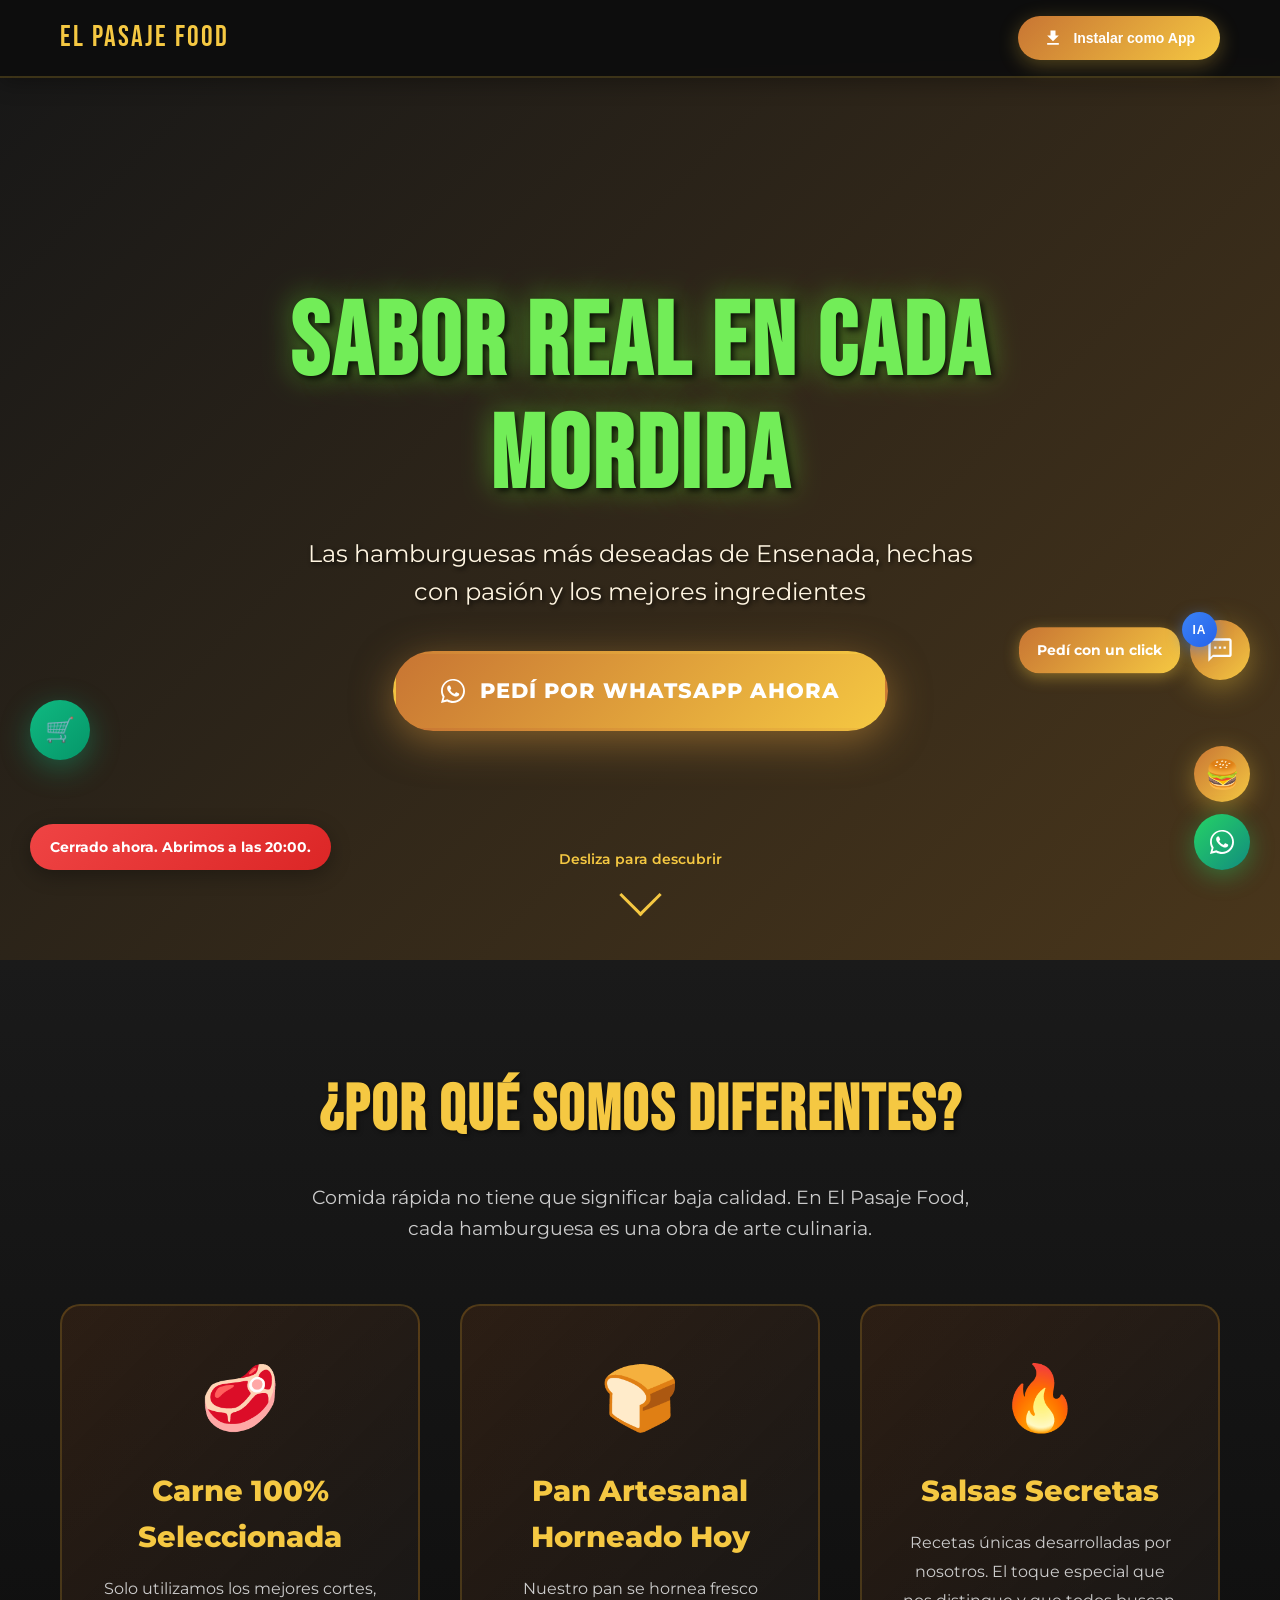
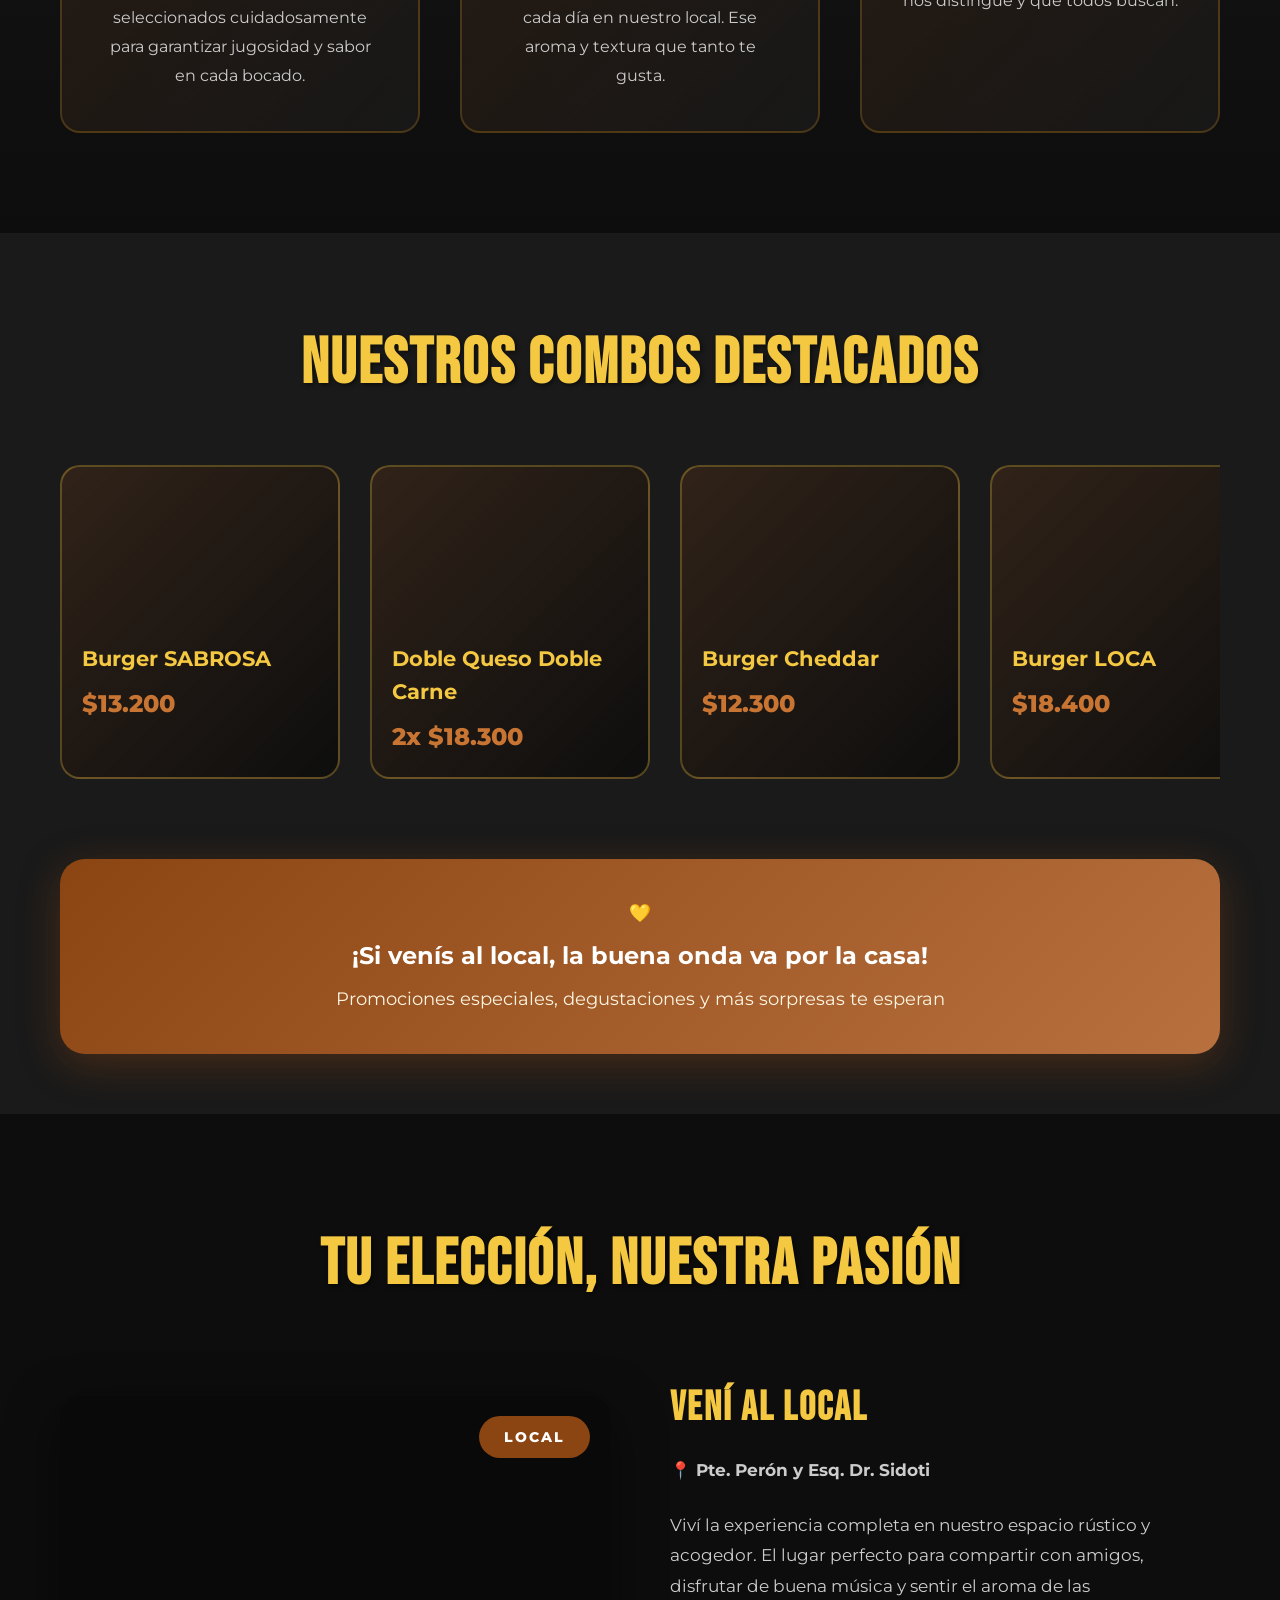
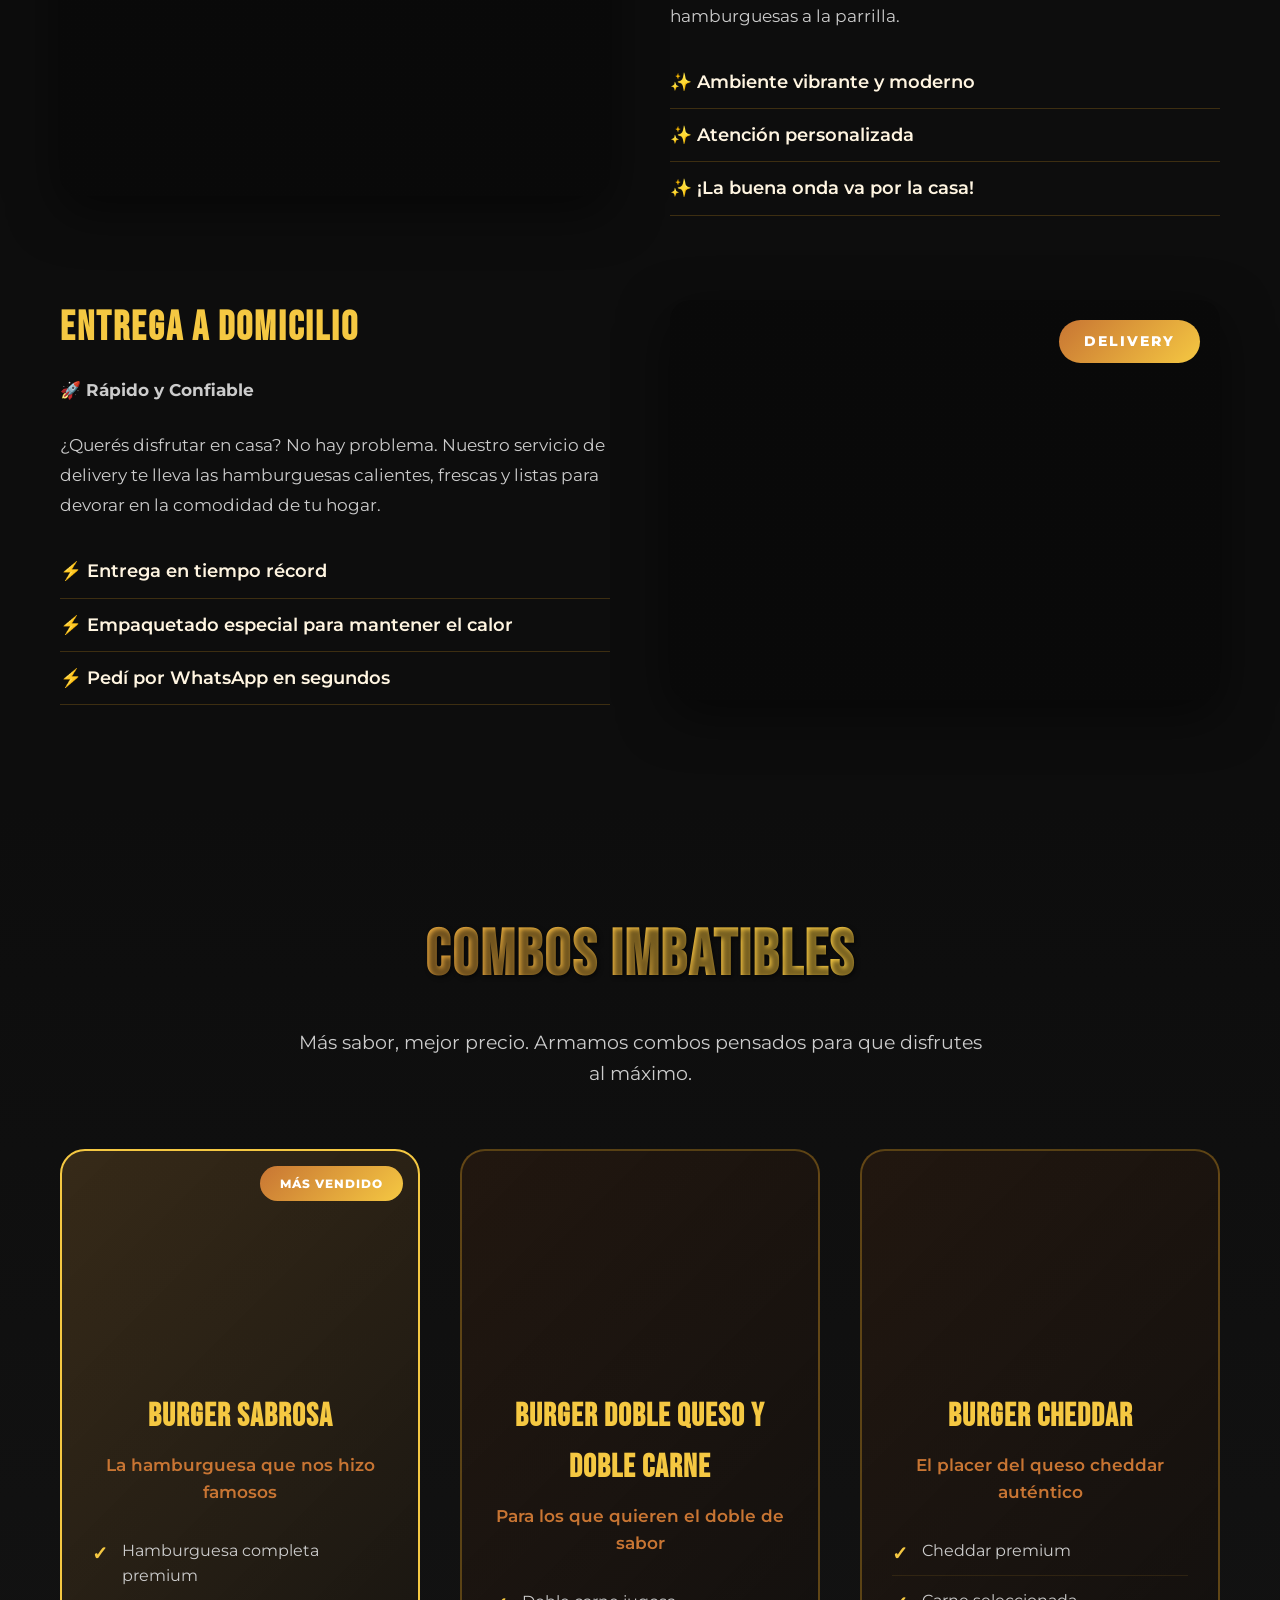
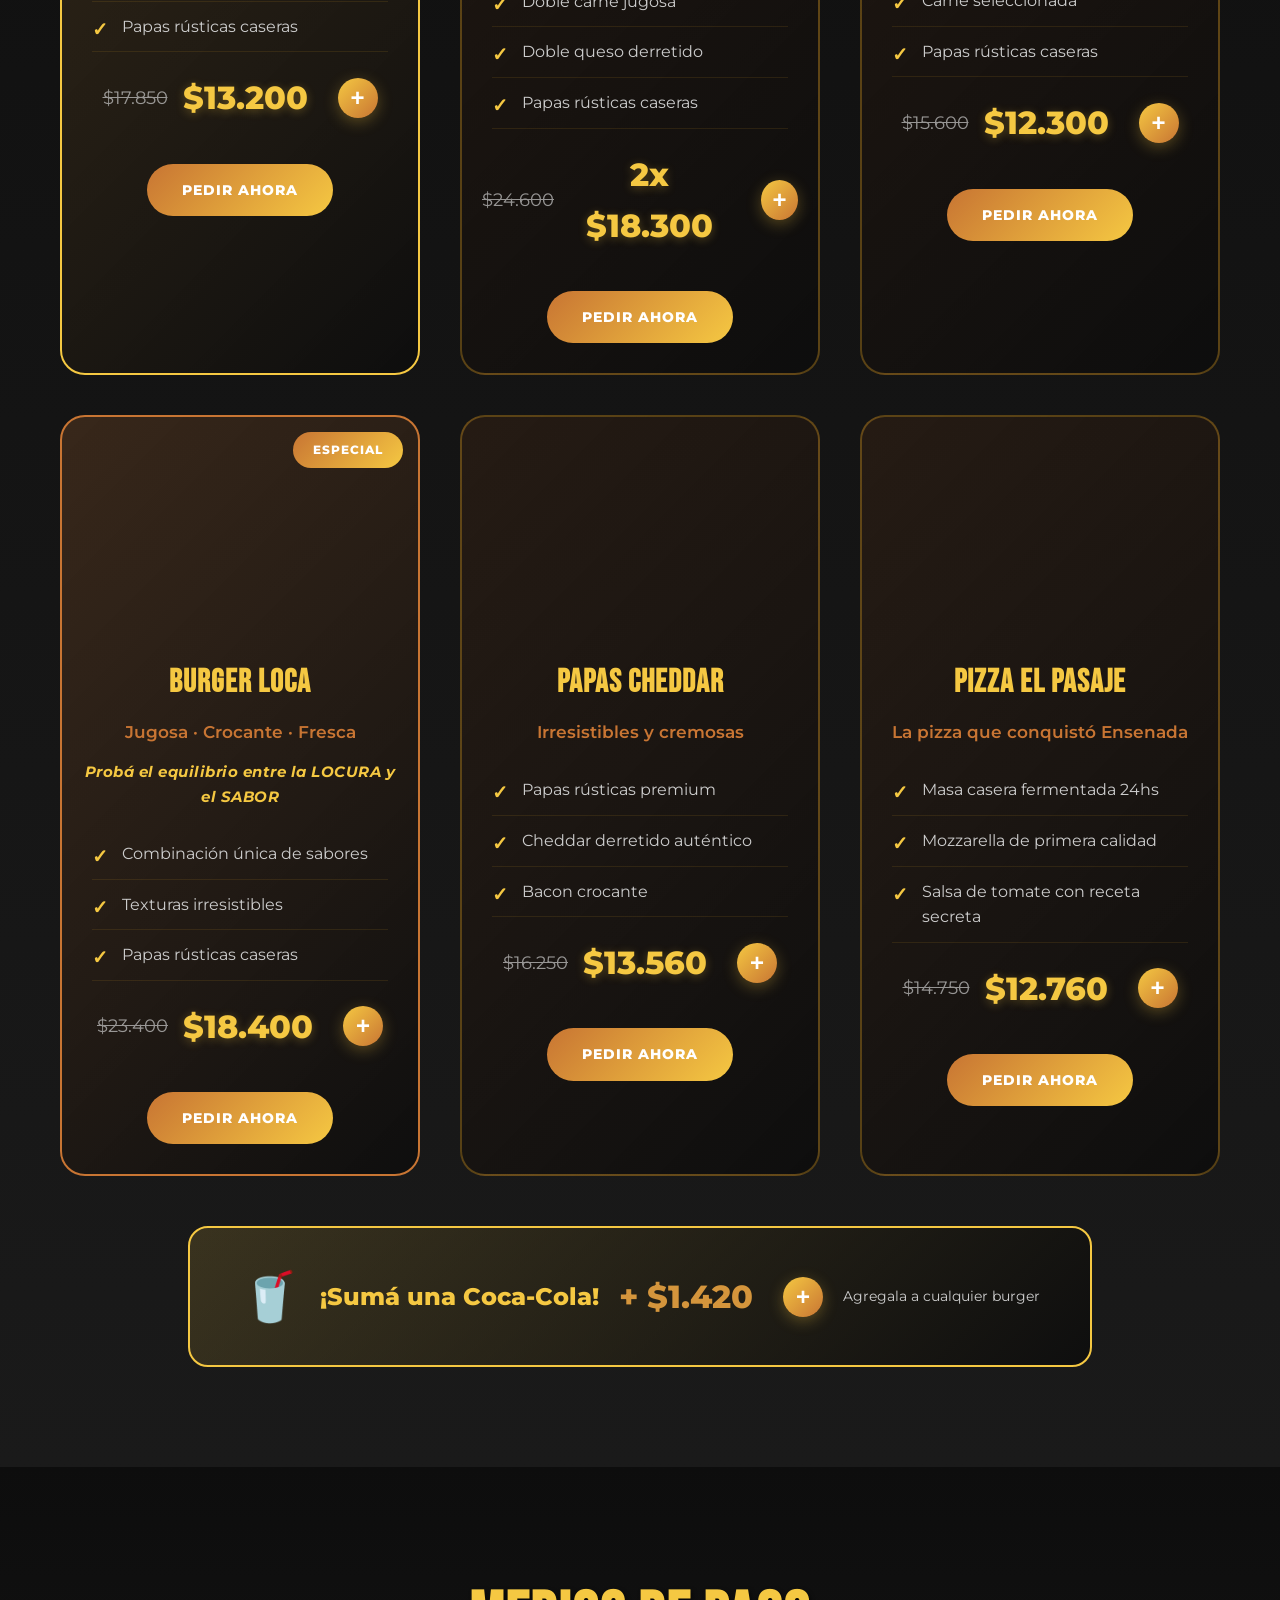
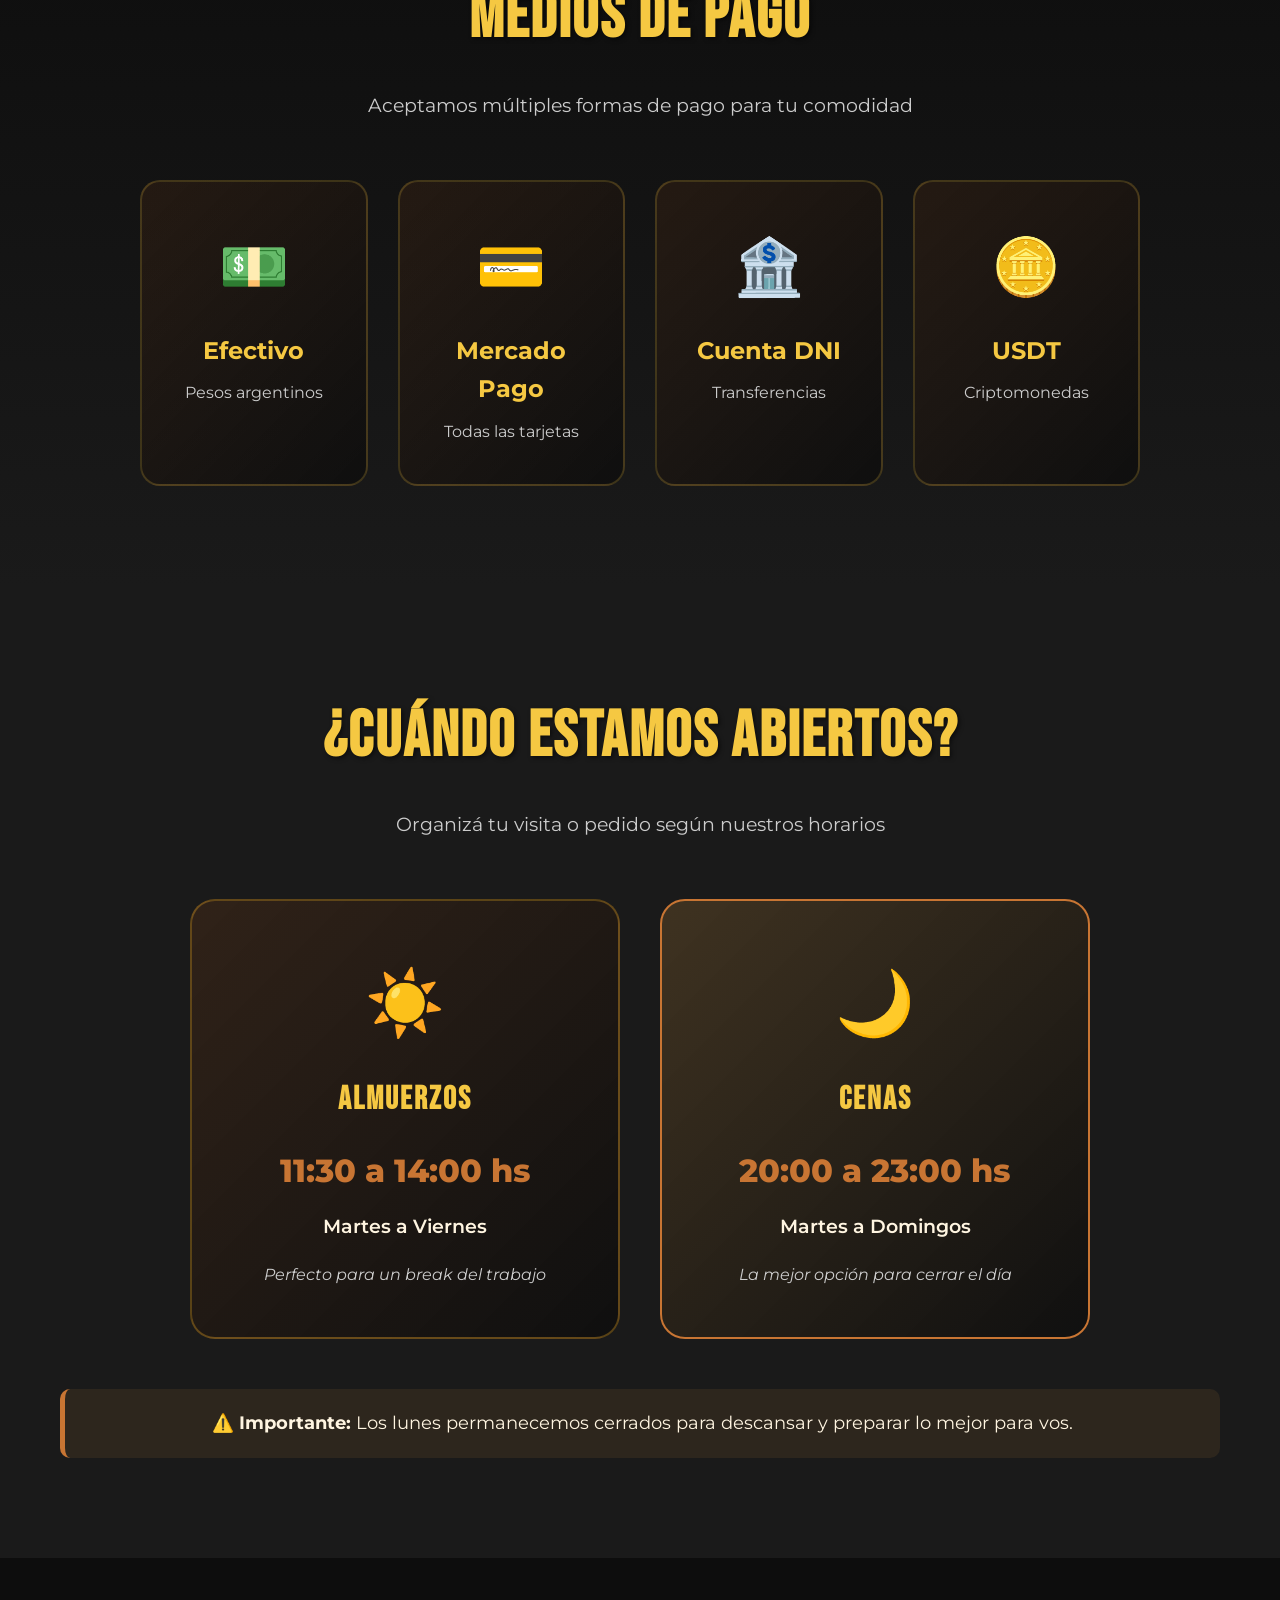
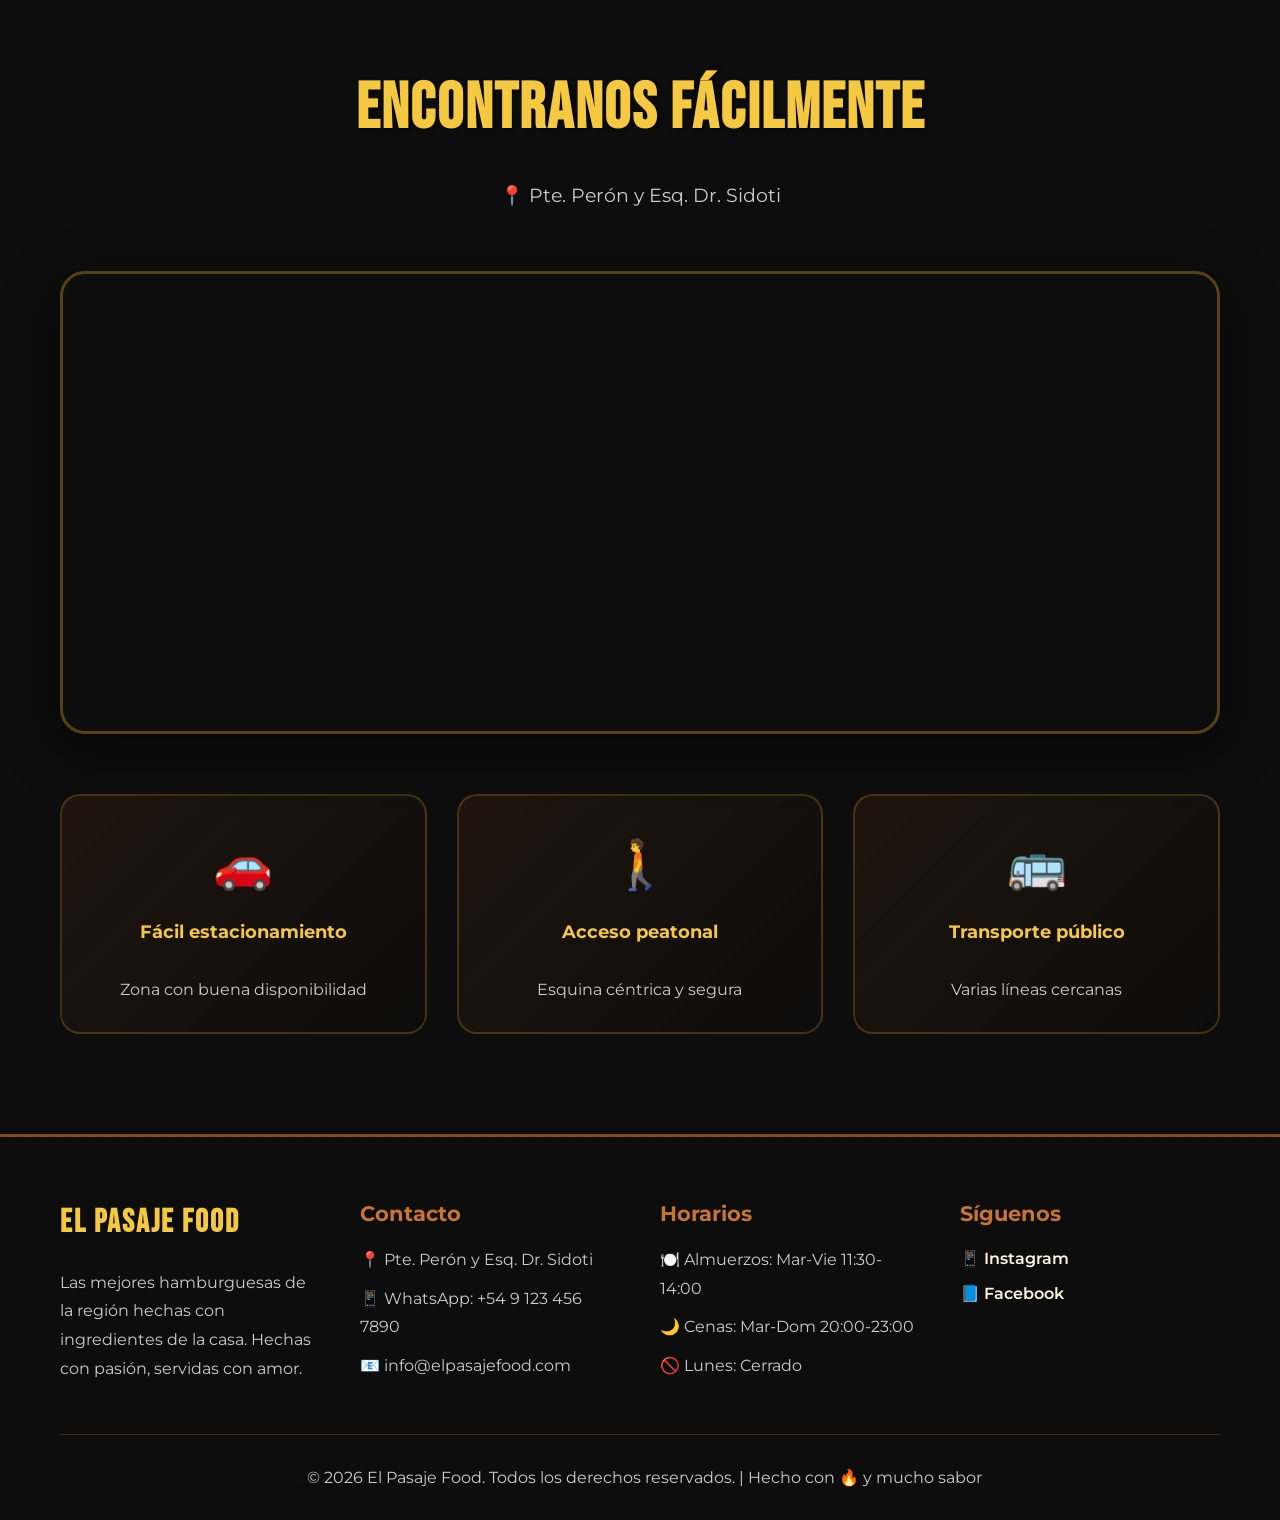
==== commit 7495a97b: "Corregir error 404 en PWA: ajustar rutas para GitHub Pages subdirectorio /El-Pasaje/" ====
--- a/index.html
+++ b/index.html
@@ -7,7 +7,7 @@
     <meta name="theme-color" content="#F5C842">
     <title>El Pasaje Food - Las Mejores Hamburguesas Artesanales</title>
     <link rel="stylesheet" href="styles.css">
-    <link rel="manifest" href="manifest.json">
+    <link rel="manifest" href="manifest.json" crossorigin="use-credentials">
     <meta name="mobile-web-app-capable" content="yes">
     <meta name="apple-mobile-web-app-capable" content="yes">
     <meta name="apple-mobile-web-app-status-bar-style" content="black-translucent">
--- a/styles.css
+++ b/styles.css
@@ -323,6 +323,12 @@
     margin-bottom: 20px;
 }
 
+@media (max-width: 768px) {
+    .value-icon {
+        font-size: 2.5rem;
+    }
+}
+
 .value-card h3 {
     font-size: 1.8rem;
     margin-bottom: 15px;
@@ -953,8 +959,14 @@
     }
     
     .cta-button {
-        padding: 18px 30px;
-        font-size: 1.1rem;
+        padding: 15px 25px;
+        font-size: 1rem;
+        gap: 10px;
+    }
+    
+    .cta-button svg {
+        width: 20px;
+        height: 20px;
     }
     
     .value-grid,
@@ -967,17 +979,23 @@
     }
     
     .floating-buttons {
-        bottom: 20px;
-        right: 20px;
+        bottom: 15px;
+        right: 15px;
+        gap: 8px;
     }
     
     .float-button {
-        width: 50px;
-        height: 50px;
+        width: 45px;
+        height: 45px;
+    }
+    
+    .float-button svg {
+        width: 20px;
+        height: 20px;
     }
     
     .burger-emoji {
-        font-size: 24px;
+        font-size: 22px;
     }
     
     .header-content {
@@ -986,8 +1004,21 @@
     }
     
     .install-button {
-        font-size: 12px;
-        padding: 10px 20px;
+        font-size: 11px;
+        padding: 8px 16px;
+    }
+    
+    .install-button svg {
+        width: 16px;
+        height: 16px;
+    }
+    
+    .horario-icon {
+        font-size: 2.5rem;
+    }
+    
+    .payment-icon {
+        font-size: 2.5rem;
     }
 }
 
@@ -1228,13 +1259,20 @@
 
 @media (max-width: 768px) {
     .chatbot-container {
-        bottom: 150px;
-        right: 20px;
+        bottom: 110px;
+        right: 15px;
+    }
+    
+    .chatbot-toggle {
+        width: 50px;
+        height: 50px;
+        font-size: 24px;
     }
     
     .chatbot-window {
-        width: calc(100vw - 40px);
+        width: calc(100vw - 30px);
         height: 450px;
+        right: -10px;
     }
     
     .carousel-arrow {
@@ -1781,38 +1819,46 @@
 /* Responsive adjustments */
 @media (max-width: 768px) {
     .cart-container {
-        bottom: 120px;
-        left: 20px;
+        bottom: 80px;
+        left: 15px;
     }
     
     .cart-toggle {
-        width: 50px;
-        height: 50px;
-        font-size: 20px;
+        width: 45px;
+        height: 45px;
+        font-size: 18px;
     }
     
     .cart-panel {
-        width: 320px;
-        left: -10px;
+        width: calc(100vw - 30px);
+        left: 0;
     }
     
     .chatbot-prompt {
-        right: 60px;
-        padding: 8px 14px;
+        right: 55px;
+        padding: 6px 12px;
     }
     
     .prompt-text {
-        font-size: 12px;
+        font-size: 11px;
     }
     
     .ai-cloud {
-        width: 30px;
-        height: 30px;
-        top: -6px;
-        left: -6px;
+        width: 28px;
+        height: 28px;
+        top: -5px;
+        left: -5px;
     }
     
     .ai-text {
-        font-size: 10px;
-    }
-}
+        font-size: 9px;
+    }
+    
+    .section-title {
+        font-size: 2.2rem;
+    }
+    
+    .section-subtitle {
+        font-size: 1rem;
+    }
+}
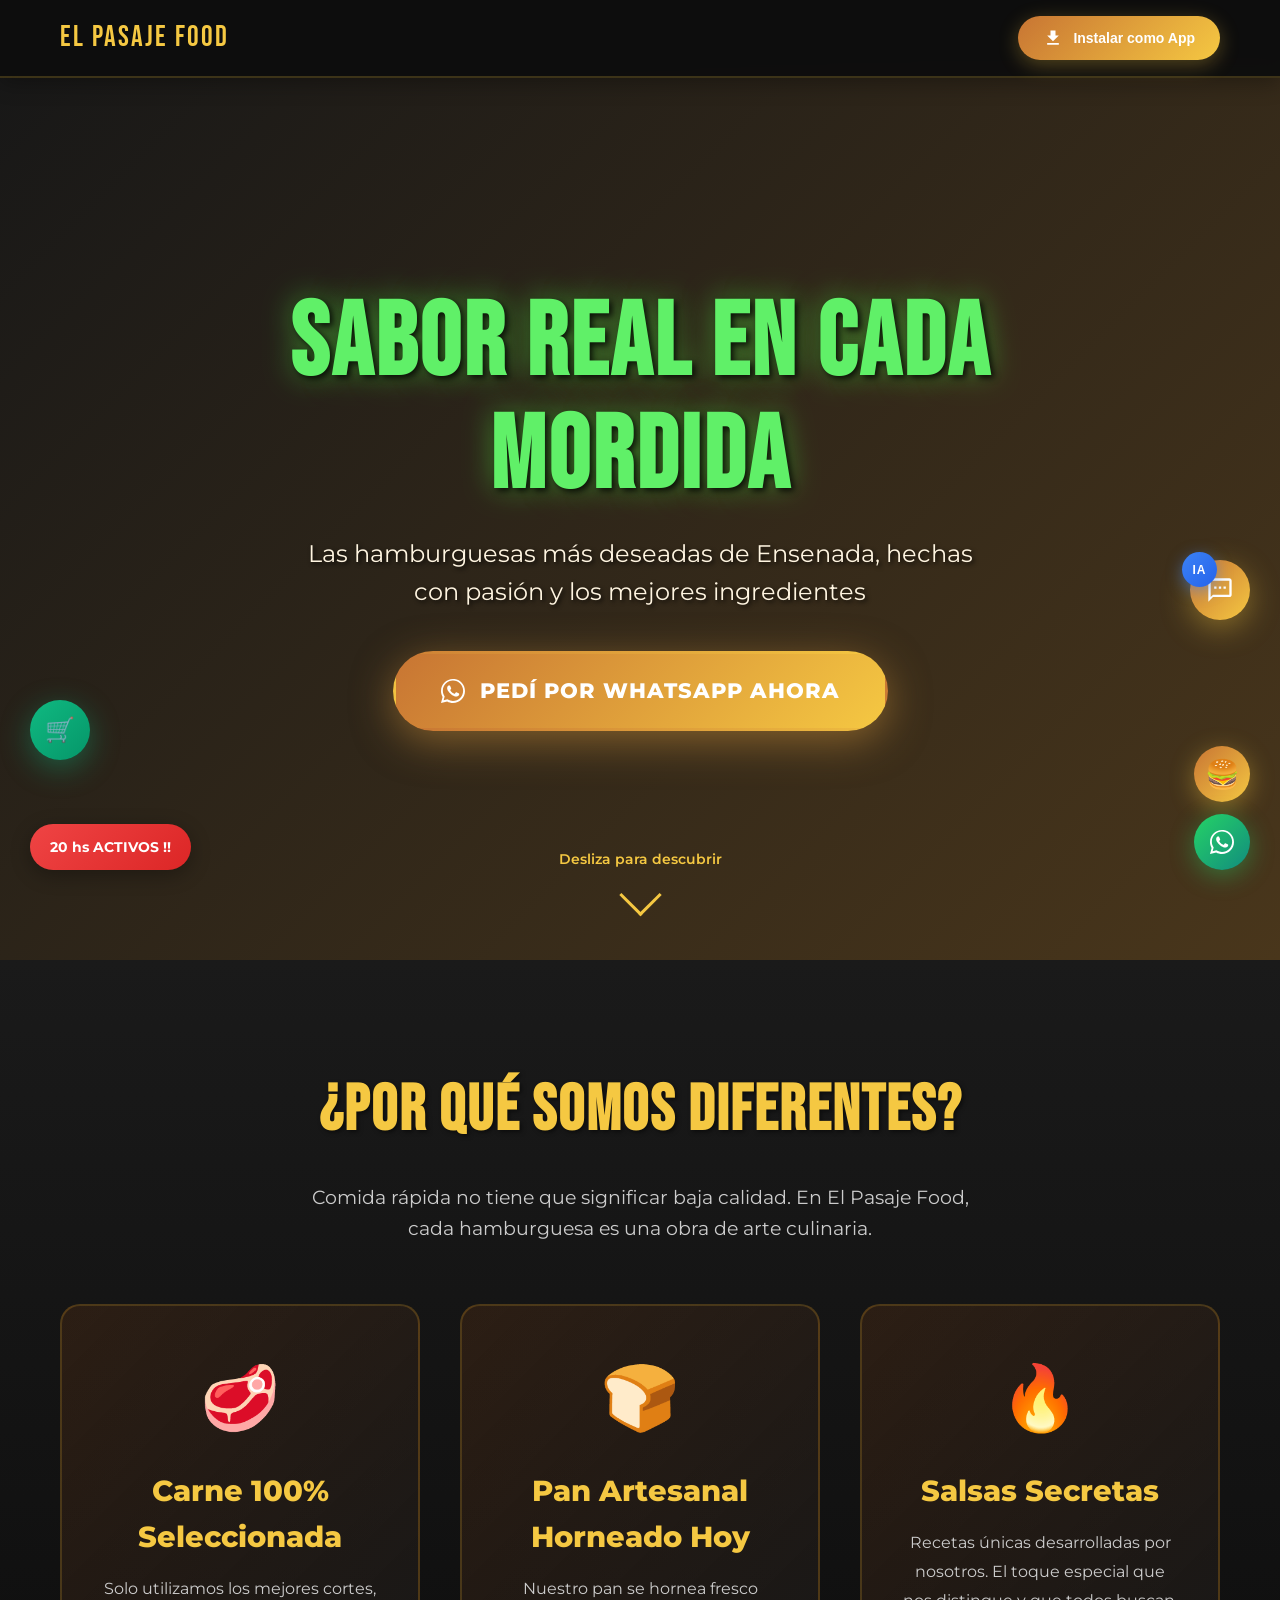
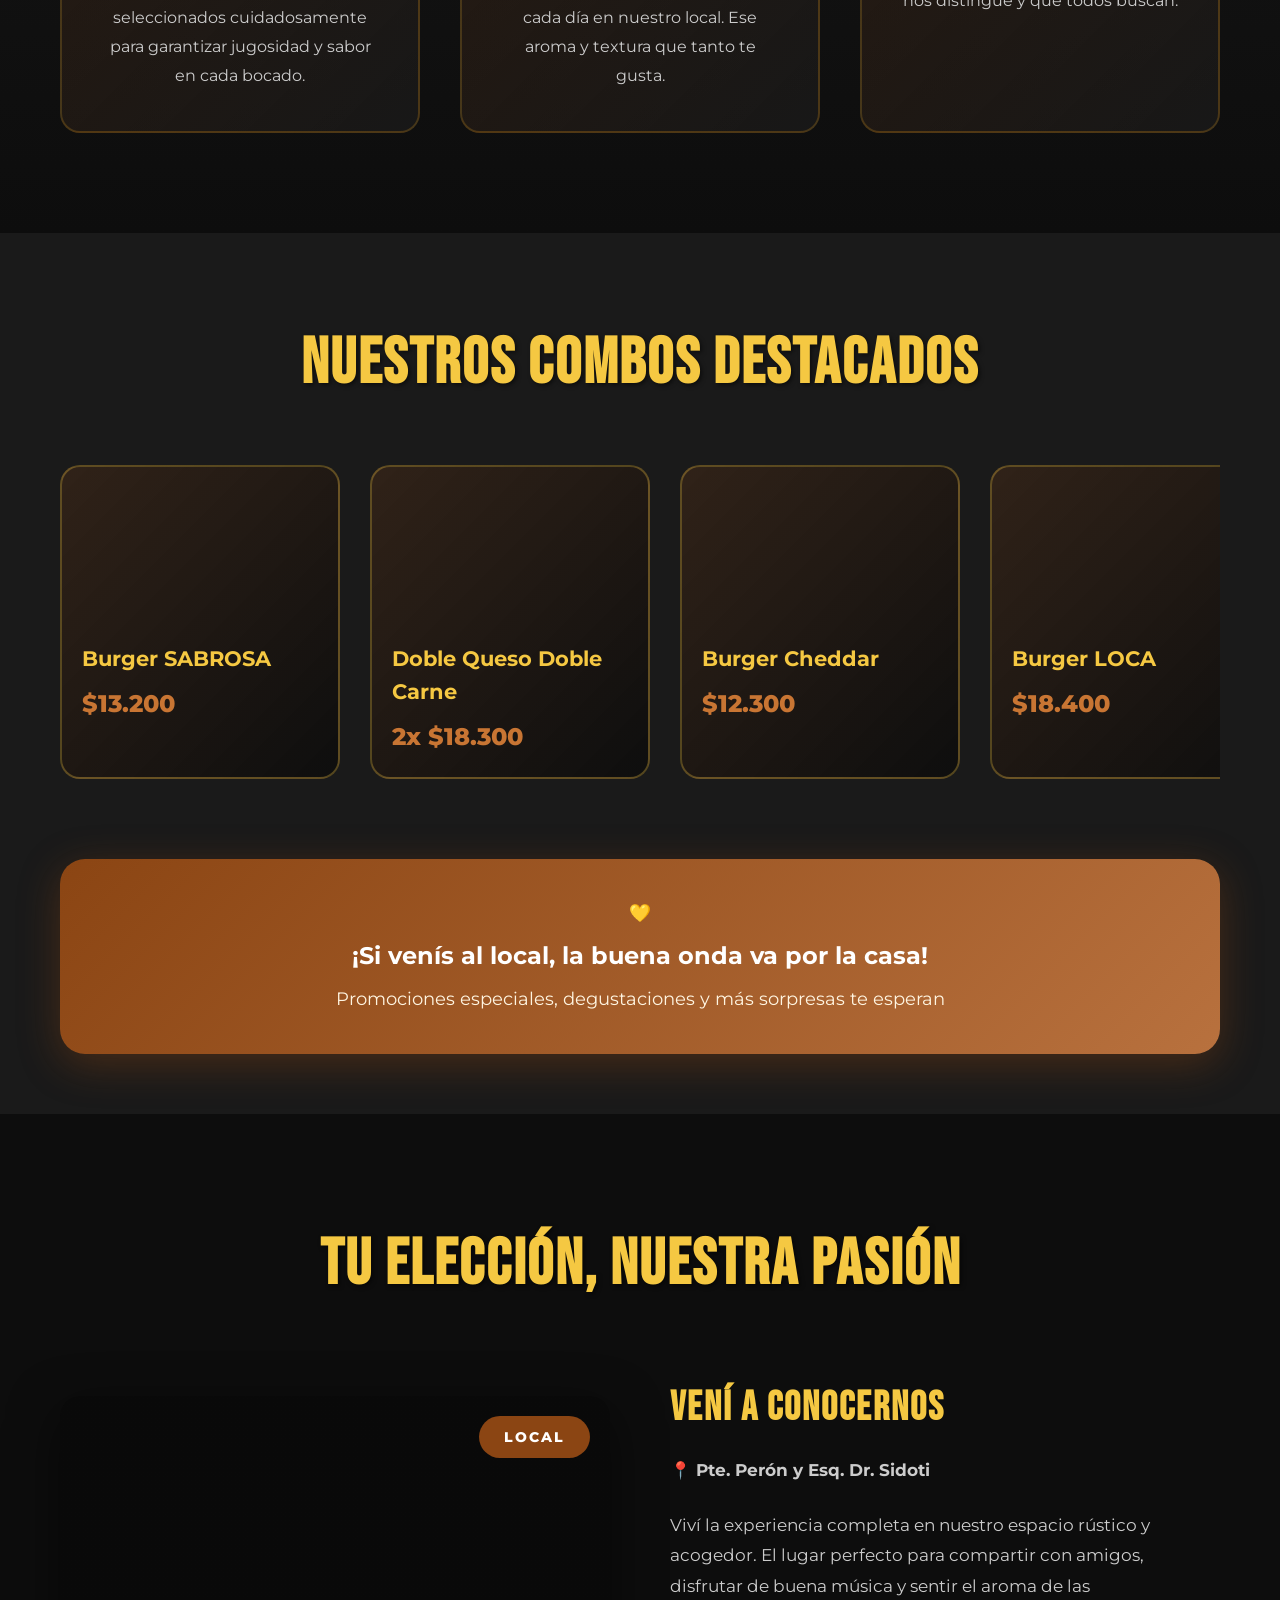
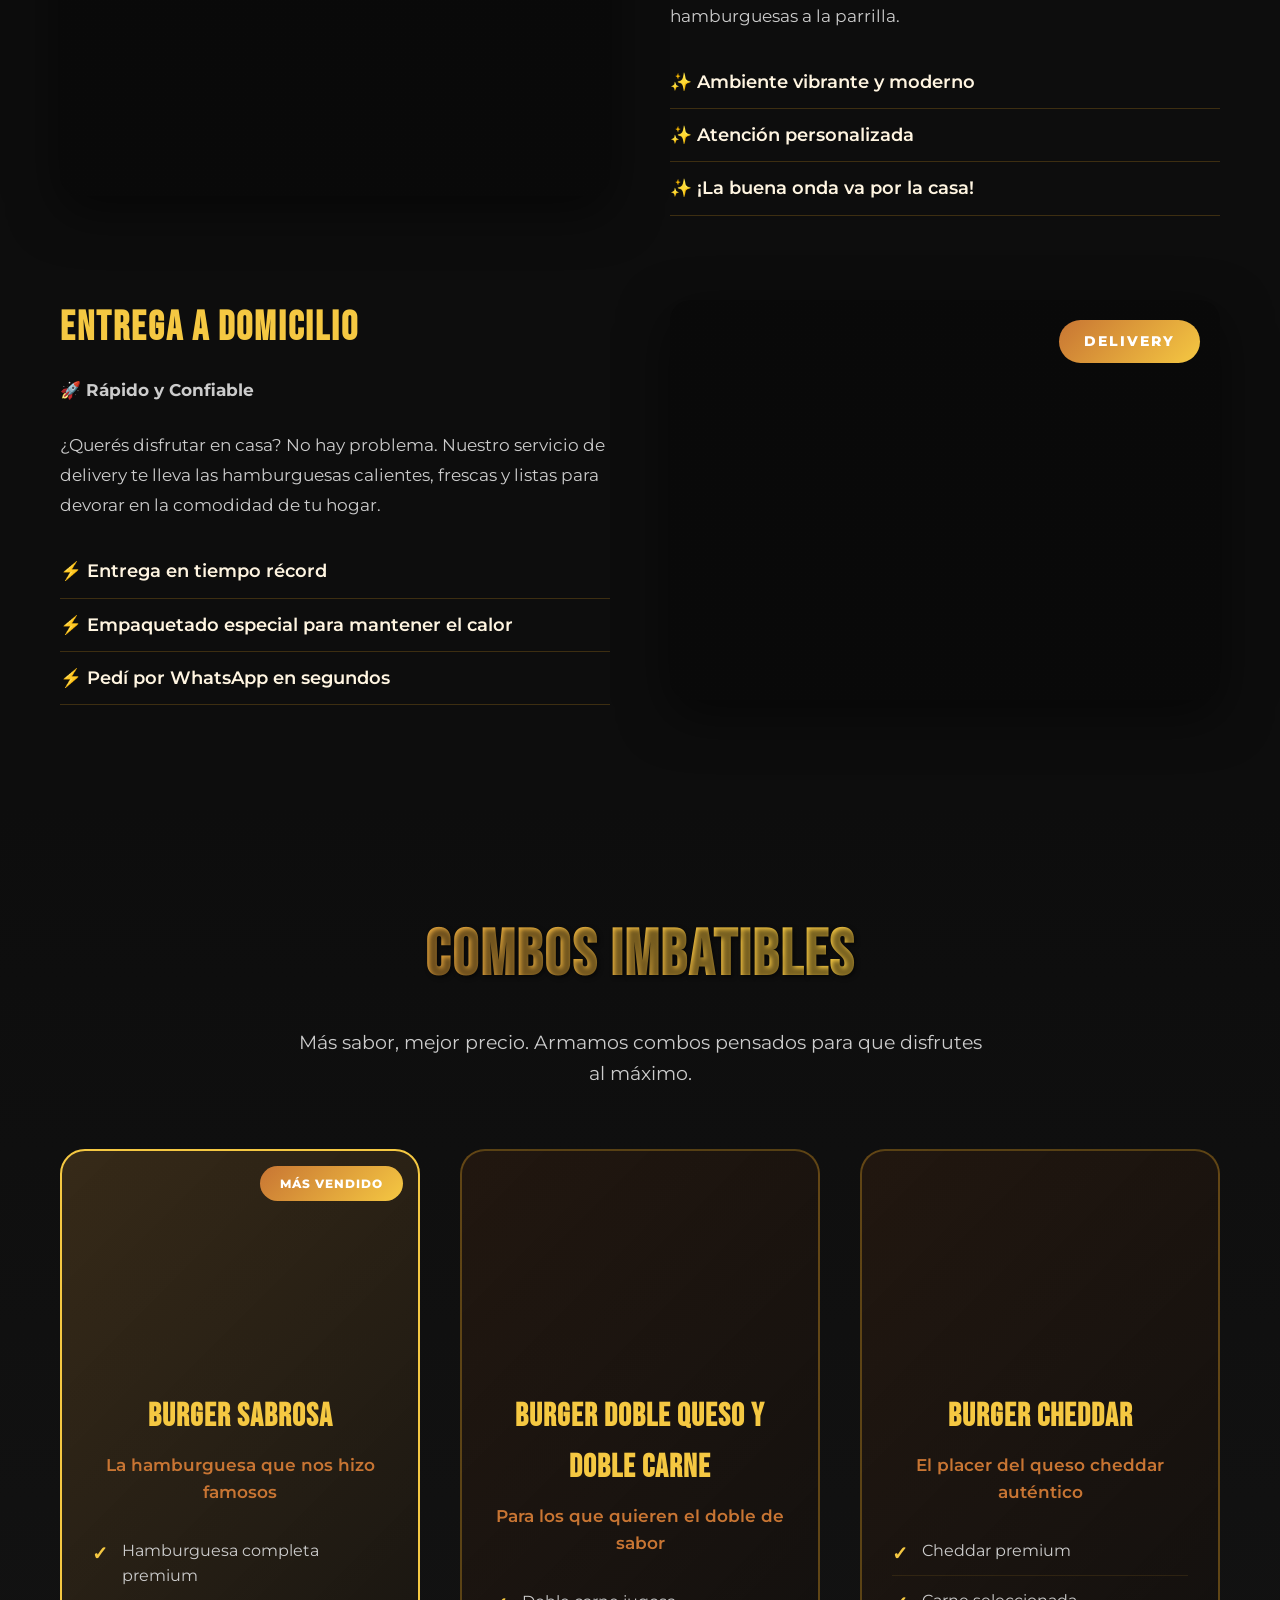
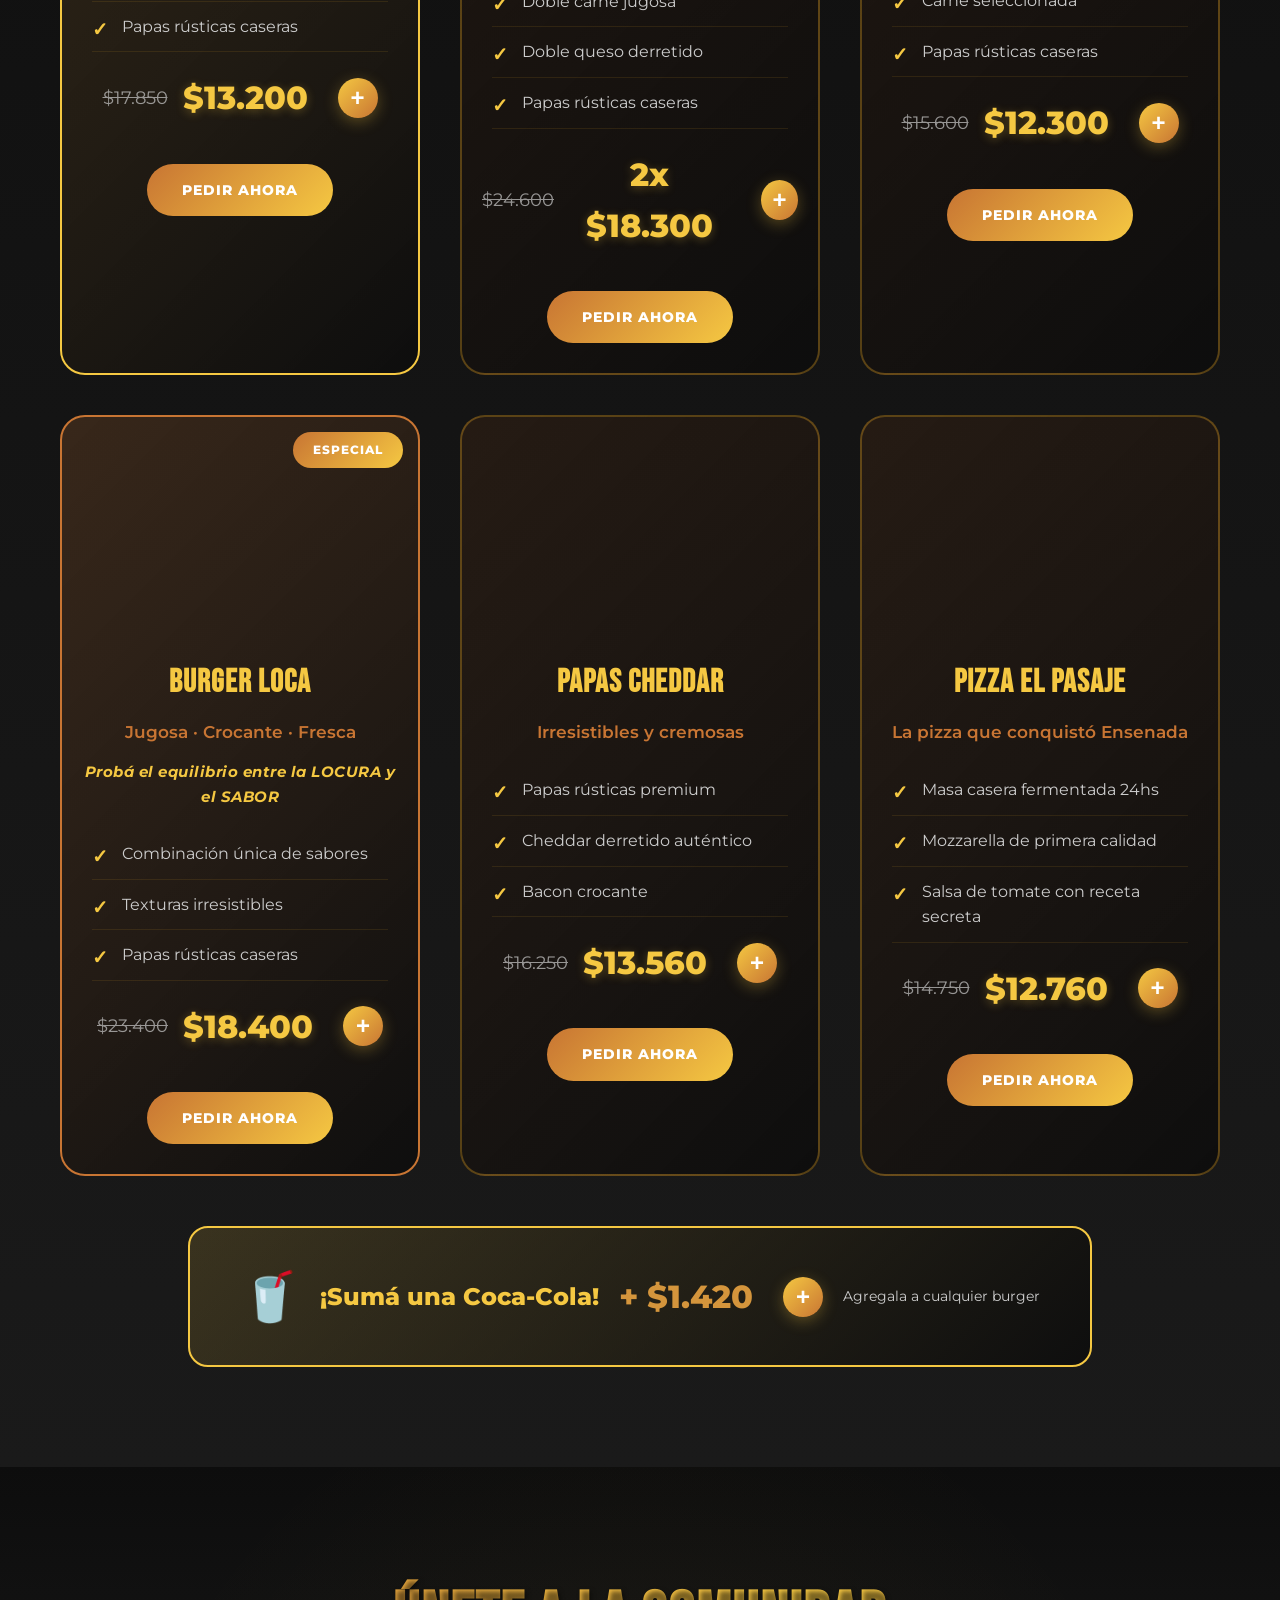
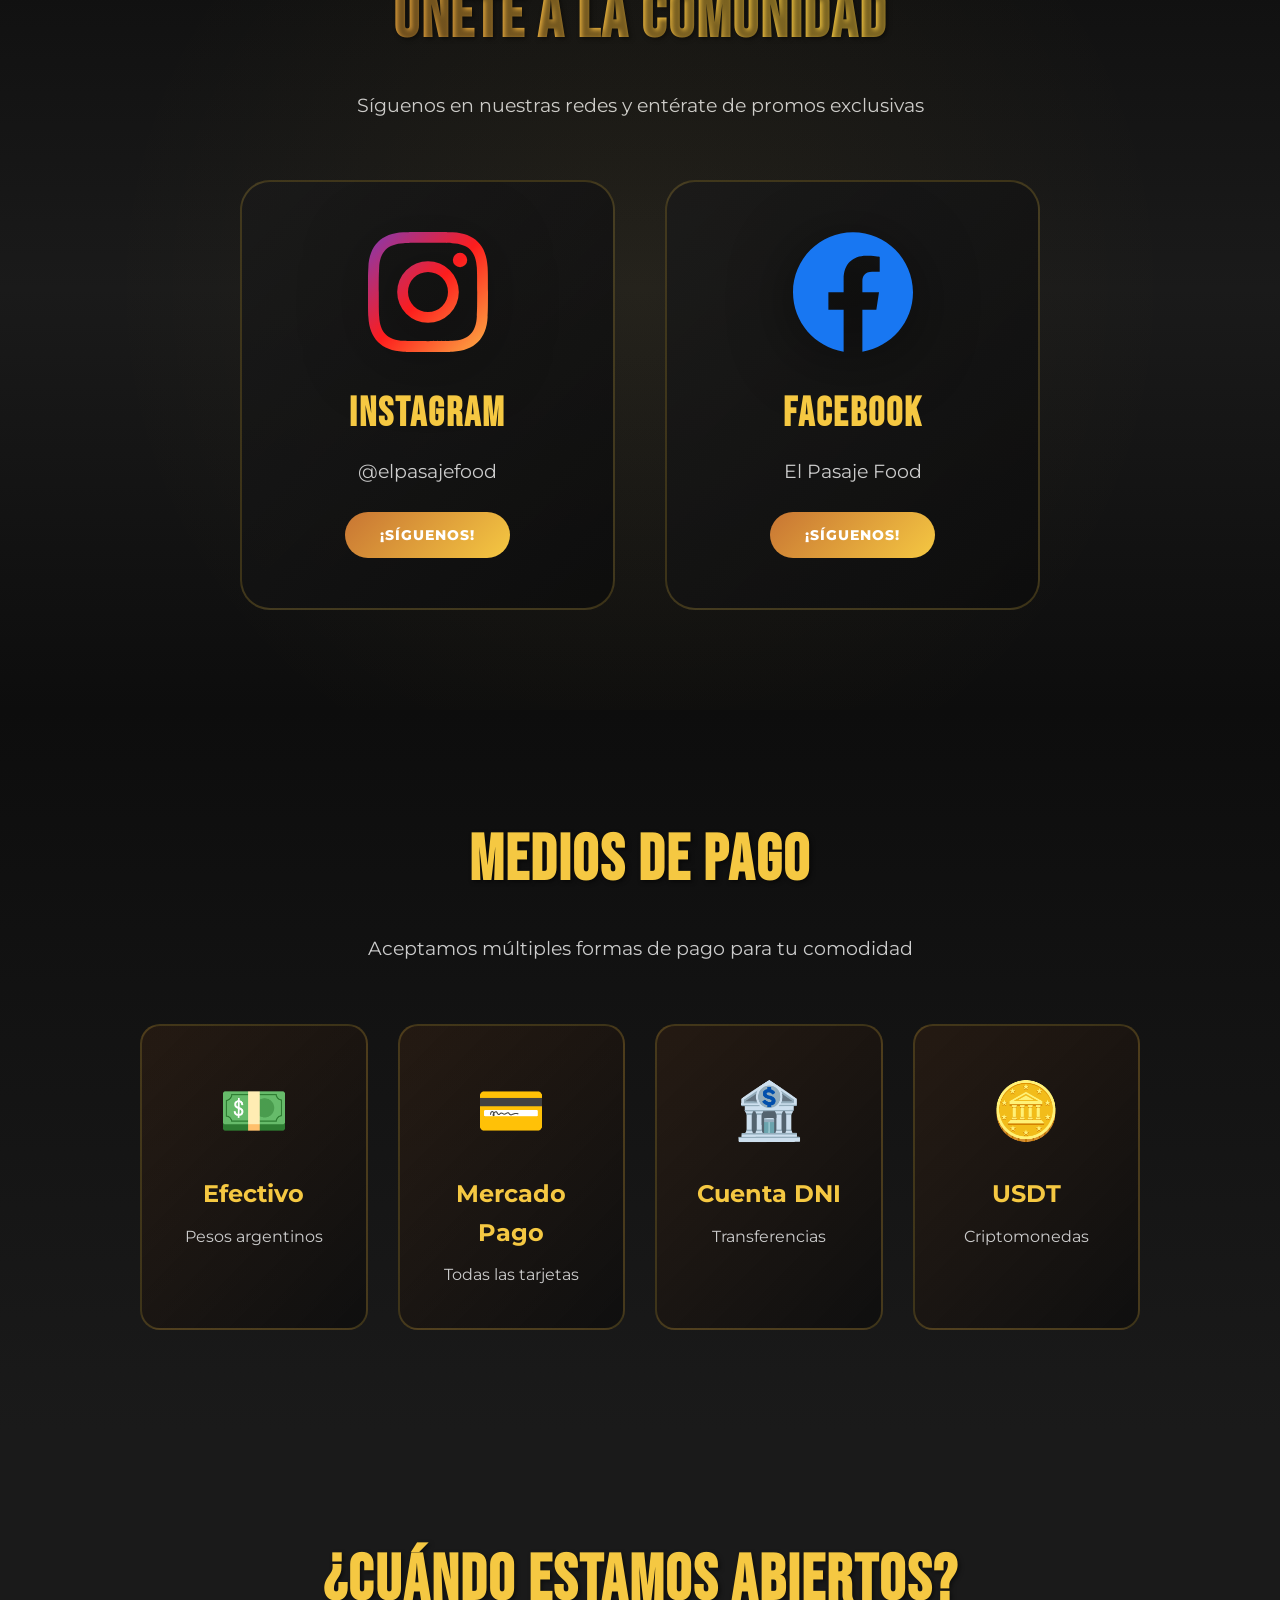
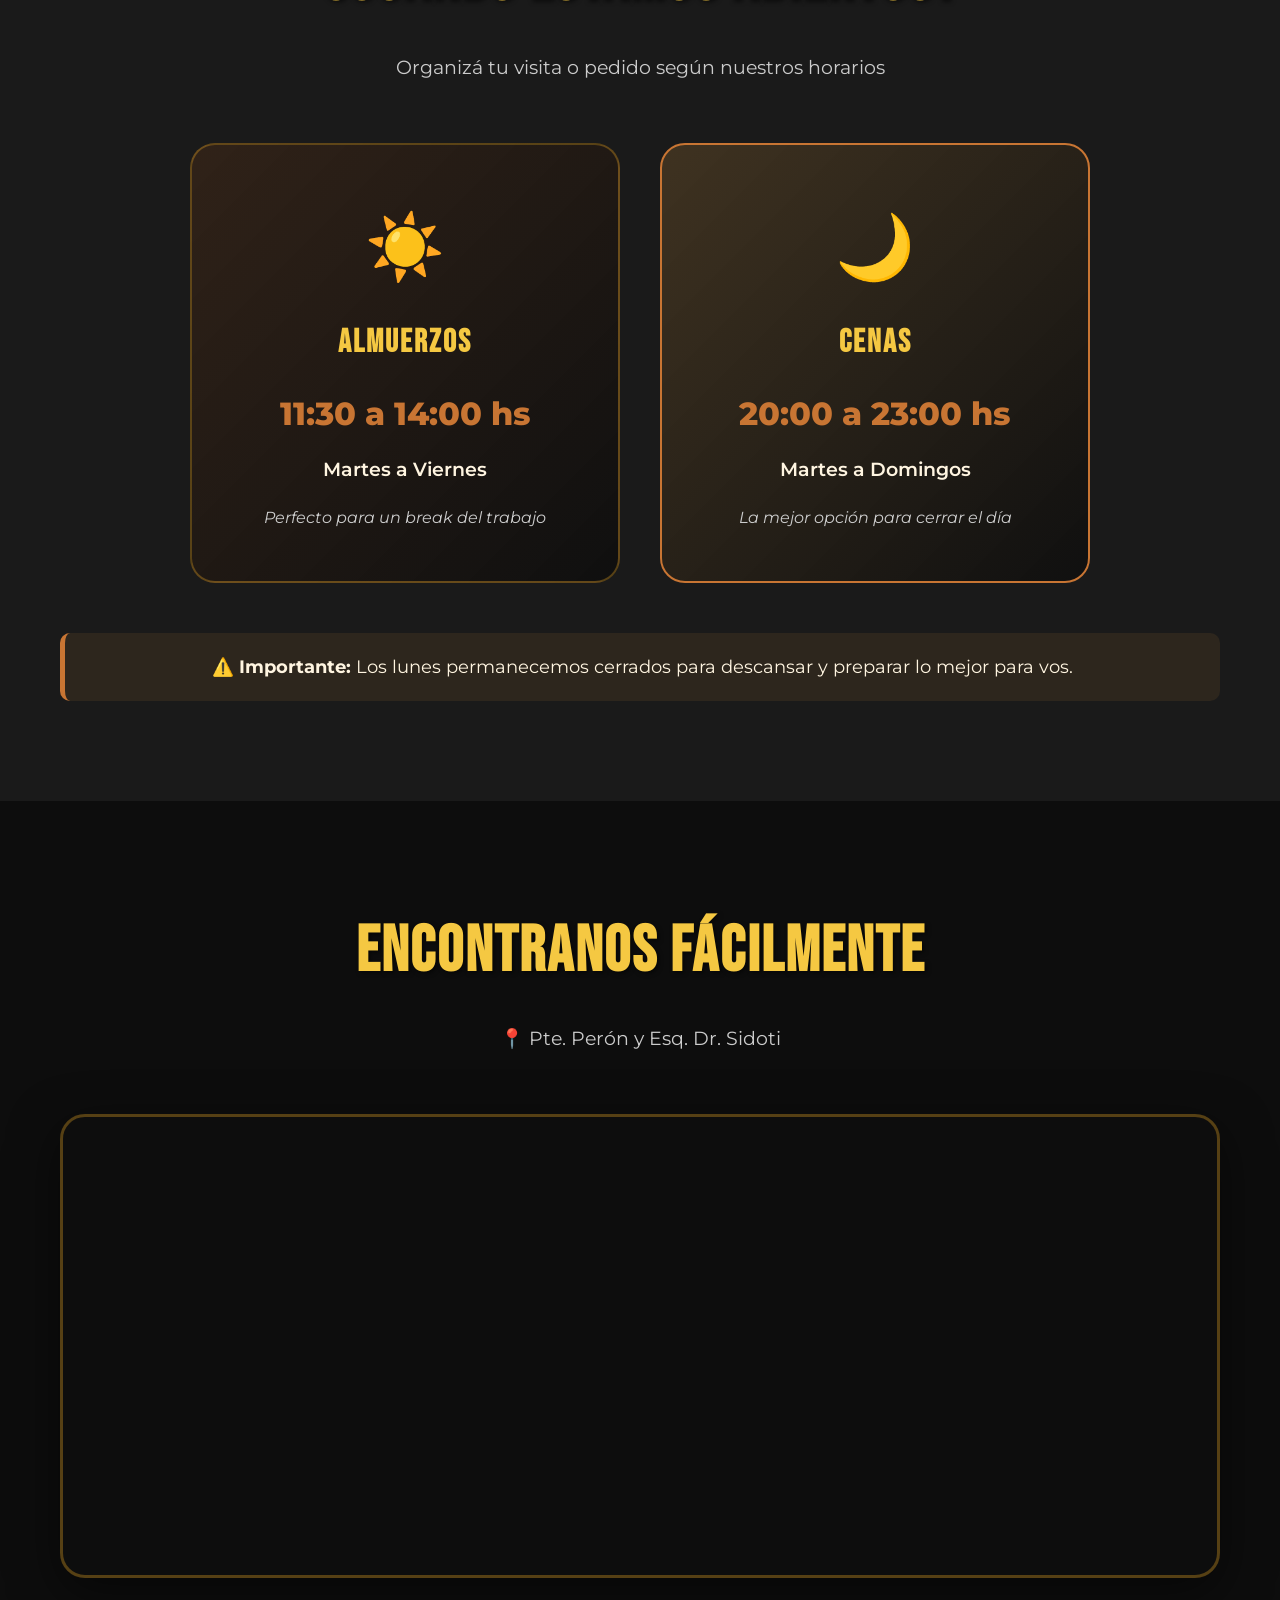
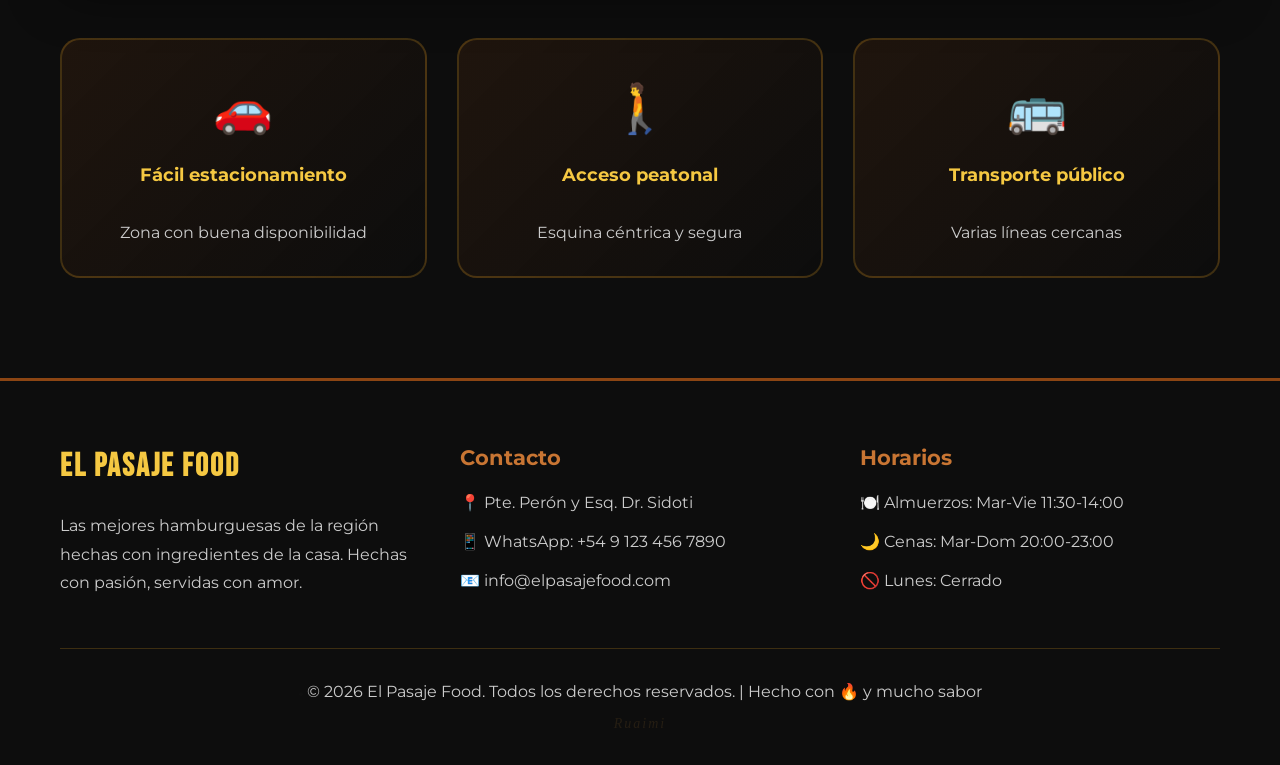
==== commit 6ae9fec0: "Mejoras UX completas: carrusel swipe rápido, redes sociales con iconos eléctricos modernos, texto ac" ====
--- a/index.html
+++ b/index.html
@@ -168,7 +168,7 @@
                         <div class="experience-badge">LOCAL</div>
                     </div>
                     <div class="experience-content">
-                        <h3>Vení al Local</h3>
+                        <h3>Vení a Conocernos</h3>
                         <p class="location">📍 Pte. Perón y Esq. Dr. Sidoti</p>
                         <p>Viví la experiencia completa en nuestro espacio rústico y acogedor. El lugar perfecto para compartir con amigos, disfrutar de buena música y sentir el aroma de las hamburguesas a la parrilla.</p>
                         <ul class="benefits-list">
@@ -336,6 +336,47 @@
         </div>
     </section>
 
+    <!-- Redes Sociales -->
+    <section class="social-section">
+        <div class="container">
+            <h2 class="section-title fire-title">Únete a la Comunidad</h2>
+            <p class="section-subtitle">Síguenos en nuestras redes y entérate de promos exclusivas</p>
+            
+            <div class="social-grid">
+                <a href="https://www.instagram.com/elpasajefood/" target="_blank" class="social-card instagram-card">
+                    <div class="social-icon-wrapper">
+                        <svg class="social-icon" viewBox="0 0 24 24" fill="none" xmlns="http://www.w3.org/2000/svg">
+                            <path d="M12 2.163c3.204 0 3.584.012 4.85.07 3.252.148 4.771 1.691 4.919 4.919.058 1.265.069 1.645.069 4.849 0 3.205-.012 3.584-.069 4.849-.149 3.225-1.664 4.771-4.919 4.919-1.266.058-1.644.07-4.85.07-3.204 0-3.584-.012-4.849-.07-3.26-.149-4.771-1.699-4.919-4.92-.058-1.265-.07-1.644-.07-4.849 0-3.204.013-3.583.07-4.849.149-3.227 1.664-4.771 4.919-4.919 1.266-.057 1.645-.069 4.849-.069zM12 0C8.741 0 8.333.014 7.053.072 2.695.272.273 2.69.073 7.052.014 8.333 0 8.741 0 12c0 3.259.014 3.668.072 4.948.2 4.358 2.618 6.78 6.98 6.98C8.333 23.986 8.741 24 12 24c3.259 0 3.668-.014 4.948-.072 4.354-.2 6.782-2.618 6.979-6.98.059-1.28.073-1.689.073-4.948 0-3.259-.014-3.667-.072-4.947-.196-4.354-2.617-6.78-6.979-6.98C15.668.014 15.259 0 12 0zm0 5.838a6.162 6.162 0 100 12.324 6.162 6.162 0 000-12.324zM12 16a4 4 0 110-8 4 4 0 010 8zm6.406-11.845a1.44 1.44 0 100 2.881 1.44 1.44 0 000-2.881z" fill="url(#instagram-gradient)"/>
+                            <defs>
+                                <linearGradient id="instagram-gradient" x1="0%" y1="0%" x2="100%" y2="100%">
+                                    <stop offset="0%" style="stop-color:#833ab4" />
+                                    <stop offset="50%" style="stop-color:#fd1d1d" />
+                                    <stop offset="100%" style="stop-color:#fcb045" />
+                                </linearGradient>
+                            </defs>
+                        </svg>
+                        <div class="electric-effect"></div>
+                    </div>
+                    <h3>Instagram</h3>
+                    <p>@elpasajefood</p>
+                    <span class="follow-text">¡Síguenos!</span>
+                </a>
+                
+                <a href="https://www.facebook.com/Elpasajepizzeria/" target="_blank" class="social-card facebook-card">
+                    <div class="social-icon-wrapper">
+                        <svg class="social-icon" viewBox="0 0 24 24" fill="none" xmlns="http://www.w3.org/2000/svg">
+                            <path d="M24 12.073c0-6.627-5.373-12-12-12s-12 5.373-12 12c0 5.99 4.388 10.954 10.125 11.854v-8.385H7.078v-3.47h3.047V9.43c0-3.007 1.792-4.669 4.533-4.669 1.312 0 2.686.235 2.686.235v2.953H15.83c-1.491 0-1.956.925-1.956 1.874v2.25h3.328l-.532 3.47h-2.796v8.385C19.612 23.027 24 18.062 24 12.073z" fill="#1877F2"/>
+                        </svg>
+                        <div class="electric-effect"></div>
+                    </div>
+                    <h3>Facebook</h3>
+                    <p>El Pasaje Food</p>
+                    <span class="follow-text">¡Síguenos!</span>
+                </a>
+            </div>
+        </div>
+    </section>
+
     <!-- Medios de Pago -->
     <section class="payment-methods">
         <div class="container">
@@ -454,18 +495,12 @@
                     <p>🌙 Cenas: Mar-Dom 20:00-23:00</p>
                     <p>🚫 Lunes: Cerrado</p>
                 </div>
-                
-                <div class="footer-section">
-                    <h4>Síguenos</h4>
-                    <div class="social-links">
-                        <a href="https://www.instagram.com/elpasajefood/" target="_blank">📱 Instagram</a>
-                        <a href="https://www.facebook.com/Elpasajepizzeria/" target="_blank">📘 Facebook</a>
-                    </div>
-                </div>
+
             </div>
             
             <div class="footer-bottom">
                 <p><span onclick="accessCEO()" style="color: rgba(255,255,255,0.01); cursor: default; font-size: 10px; margin-right: 3px;" title="">●</span>&copy; 2026 El Pasaje Food. Todos los derechos reservados. | Hecho con 🔥 y mucho sabor</p>
+                <p class="firma-ruaimi">Ruaimi</p>
             </div>
         </div>
     </footer>
--- a/styles.css
+++ b/styles.css
@@ -881,6 +881,201 @@
     font-size: 1rem;
 }
 
+/* Redes Sociales Section */
+.social-section {
+    padding: 100px 0;
+    background: linear-gradient(180deg, var(--deep-black) 0%, var(--carbon-black) 50%, var(--deep-black) 100%);
+    position: relative;
+    overflow: hidden;
+}
+
+.social-section::before {
+    content: '';
+    position: absolute;
+    top: 0;
+    left: 0;
+    width: 100%;
+    height: 100%;
+    background: radial-gradient(circle at 50% 50%, rgba(245, 200, 66, 0.05) 0%, transparent 70%);
+    pointer-events: none;
+}
+
+.social-grid {
+    display: grid;
+    grid-template-columns: repeat(auto-fit, minmax(300px, 1fr));
+    gap: 50px;
+    margin-top: 60px;
+    max-width: 800px;
+    margin-left: auto;
+    margin-right: auto;
+}
+
+.social-card {
+    background: linear-gradient(135deg, rgba(26, 26, 26, 0.8) 0%, rgba(13, 13, 13, 0.9) 100%);
+    padding: 50px 40px;
+    border-radius: 30px;
+    text-align: center;
+    border: 2px solid rgba(245, 200, 66, 0.2);
+    text-decoration: none;
+    transition: all 0.4s ease;
+    position: relative;
+    overflow: hidden;
+}
+
+.social-card::before {
+    content: '';
+    position: absolute;
+    top: -50%;
+    left: -50%;
+    width: 200%;
+    height: 200%;
+    background: conic-gradient(
+        transparent,
+        rgba(245, 200, 66, 0.1),
+        transparent 30%
+    );
+    animation: rotate 4s linear infinite;
+    opacity: 0;
+    transition: opacity 0.4s ease;
+}
+
+.social-card:hover::before {
+    opacity: 1;
+}
+
+@keyframes rotate {
+    100% {
+        transform: rotate(360deg);
+    }
+}
+
+.social-card:hover {
+    transform: translateY(-15px) scale(1.05);
+    border-color: var(--electric-gold);
+    box-shadow: 0 20px 60px rgba(245, 200, 66, 0.4);
+}
+
+.instagram-card:hover {
+    box-shadow: 0 20px 60px rgba(253, 29, 29, 0.4);
+}
+
+.facebook-card:hover {
+    box-shadow: 0 20px 60px rgba(24, 119, 242, 0.4);
+}
+
+.social-icon-wrapper {
+    position: relative;
+    width: 120px;
+    height: 120px;
+    margin: 0 auto 30px;
+}
+
+.social-icon {
+    width: 100%;
+    height: 100%;
+    filter: drop-shadow(0 10px 30px rgba(0, 0, 0, 0.5));
+    transition: all 0.4s ease;
+}
+
+.social-card:hover .social-icon {
+    transform: scale(1.1) rotateY(360deg);
+    filter: drop-shadow(0 15px 40px rgba(245, 200, 66, 0.6));
+}
+
+.electric-effect {
+    position: absolute;
+    top: 0;
+    left: 0;
+    width: 100%;
+    height: 100%;
+    border-radius: 50%;
+    background: radial-gradient(circle, rgba(245, 200, 66, 0.3) 0%, transparent 70%);
+    animation: electricPulse 2s ease-in-out infinite;
+    opacity: 0;
+    transition: opacity 0.4s ease;
+}
+
+.social-card:hover .electric-effect {
+    opacity: 1;
+}
+
+@keyframes electricPulse {
+    0%, 100% {
+        transform: scale(1);
+        box-shadow: 0 0 20px rgba(245, 200, 66, 0.5),
+                    0 0 40px rgba(245, 200, 66, 0.3),
+                    0 0 60px rgba(245, 200, 66, 0.2);
+    }
+    50% {
+        transform: scale(1.2);
+        box-shadow: 0 0 40px rgba(245, 200, 66, 0.8),
+                    0 0 80px rgba(245, 200, 66, 0.5),
+                    0 0 120px rgba(245, 200, 66, 0.3);
+    }
+}
+
+.instagram-card:hover .electric-effect {
+    background: radial-gradient(circle, rgba(253, 29, 29, 0.3) 0%, transparent 70%);
+}
+
+.facebook-card:hover .electric-effect {
+    background: radial-gradient(circle, rgba(24, 119, 242, 0.3) 0%, transparent 70%);
+}
+
+.social-card h3 {
+    font-family: 'Bebas Neue', cursive;
+    font-size: 2.5rem;
+    color: var(--electric-gold);
+    margin-bottom: 10px;
+    letter-spacing: 2px;
+    position: relative;
+    z-index: 1;
+}
+
+.social-card p {
+    color: var(--gray-text);
+    font-size: 1.2rem;
+    margin-bottom: 25px;
+    position: relative;
+    z-index: 1;
+}
+
+.follow-text {
+    display: inline-block;
+    background: linear-gradient(135deg, var(--copper), var(--electric-gold));
+    color: white;
+    padding: 12px 35px;
+    border-radius: 30px;
+    font-weight: 800;
+    font-size: 14px;
+    letter-spacing: 1px;
+    text-transform: uppercase;
+    transition: all 0.3s ease;
+    position: relative;
+    z-index: 1;
+}
+
+.social-card:hover .follow-text {
+    transform: scale(1.1);
+    box-shadow: 0 10px 30px rgba(245, 200, 66, 0.5);
+}
+
+@media (max-width: 768px) {
+    .social-grid {
+        grid-template-columns: 1fr;
+        gap: 30px;
+    }
+    
+    .social-icon-wrapper {
+        width: 100px;
+        height: 100px;
+    }
+    
+    .social-card h3 {
+        font-size: 2rem;
+    }
+}
+
 /* Footer */
 .footer {
     background: var(--deep-black);
@@ -939,6 +1134,21 @@
     padding-top: 30px;
     border-top: 1px solid rgba(255, 182, 39, 0.2);
     color: var(--gray-text);
+}
+
+.firma-ruaimi {
+    font-family: 'Brush Script MT', cursive;
+    font-size: 14px;
+    color: rgba(212, 149, 60, 0.3);
+    margin-top: 8px;
+    font-style: italic;
+    letter-spacing: 2px;
+    opacity: 0.4;
+    transition: opacity 0.3s ease;
+}
+
+.firma-ruaimi:hover {
+    opacity: 0.7;
 }
 
 /* Responsive */
@@ -1025,7 +1235,7 @@
 /* Chatbot */
 .chatbot-container {
     position: fixed;
-    bottom: 220px;
+    bottom: 280px;
     right: 30px;
     z-index: 1000;
 }
@@ -1259,7 +1469,7 @@
 
 @media (max-width: 768px) {
     .chatbot-container {
-        bottom: 110px;
+        bottom: 150px;
         right: 15px;
     }
     
@@ -1367,7 +1577,12 @@
 .carousel-track {
     display: flex;
     gap: 30px;
-    animation: scroll 30s linear infinite;
+    animation: scroll 20s linear infinite;
+    cursor: grab;
+}
+
+.carousel-track:active {
+    cursor: grabbing;
 }
 
 .carousel-item {
@@ -1787,22 +2002,23 @@
 }
 
 .chatbot-prompt {
-    position: absolute;
-    right: 70px;
-    top: 50%;
-    transform: translateY(-50%);
+    position: fixed;
+    left: 50%;
+    top: 100px;
+    transform: translateX(-50%);
     background: linear-gradient(135deg, var(--copper), var(--electric-gold));
-    padding: 10px 18px;
-    border-radius: 20px;
+    padding: 6px 12px;
+    border-radius: 15px;
     white-space: nowrap;
     box-shadow: 0 4px 15px rgba(245, 200, 66, 0.4);
-    animation: blinkPrompt 2s infinite;
+    animation: fadeOutPrompt 3s forwards;
+    z-index: 999;
 }
 
 .prompt-text {
     color: white;
     font-weight: 700;
-    font-size: 14px;
+    font-size: 12px;
 }
 
 @keyframes blinkPrompt {
@@ -1813,6 +2029,27 @@
     50% {
         opacity: 0.7;
         transform: translateY(-50%) scale(1.05);
+    }
+}
+
+@keyframes fadeOutPrompt {
+    0% {
+        opacity: 0;
+        transform: translateX(-50%) translateY(-10px);
+    }
+    10% {
+        opacity: 1;
+        transform: translateX(-50%) translateY(0);
+    }
+    90% {
+        opacity: 1;
+        transform: translateX(-50%) translateY(0);
+    }
+    100% {
+        opacity: 0;
+        transform: translateX(-50%) translateY(-10px);
+        visibility: hidden;
+        pointer-events: none;
     }
 }
 
@@ -1835,12 +2072,12 @@
     }
     
     .chatbot-prompt {
-        right: 55px;
-        padding: 6px 12px;
+        top: 80px;
+        padding: 5px 10px;
     }
     
     .prompt-text {
-        font-size: 11px;
+        font-size: 10px;
     }
     
     .ai-cloud {
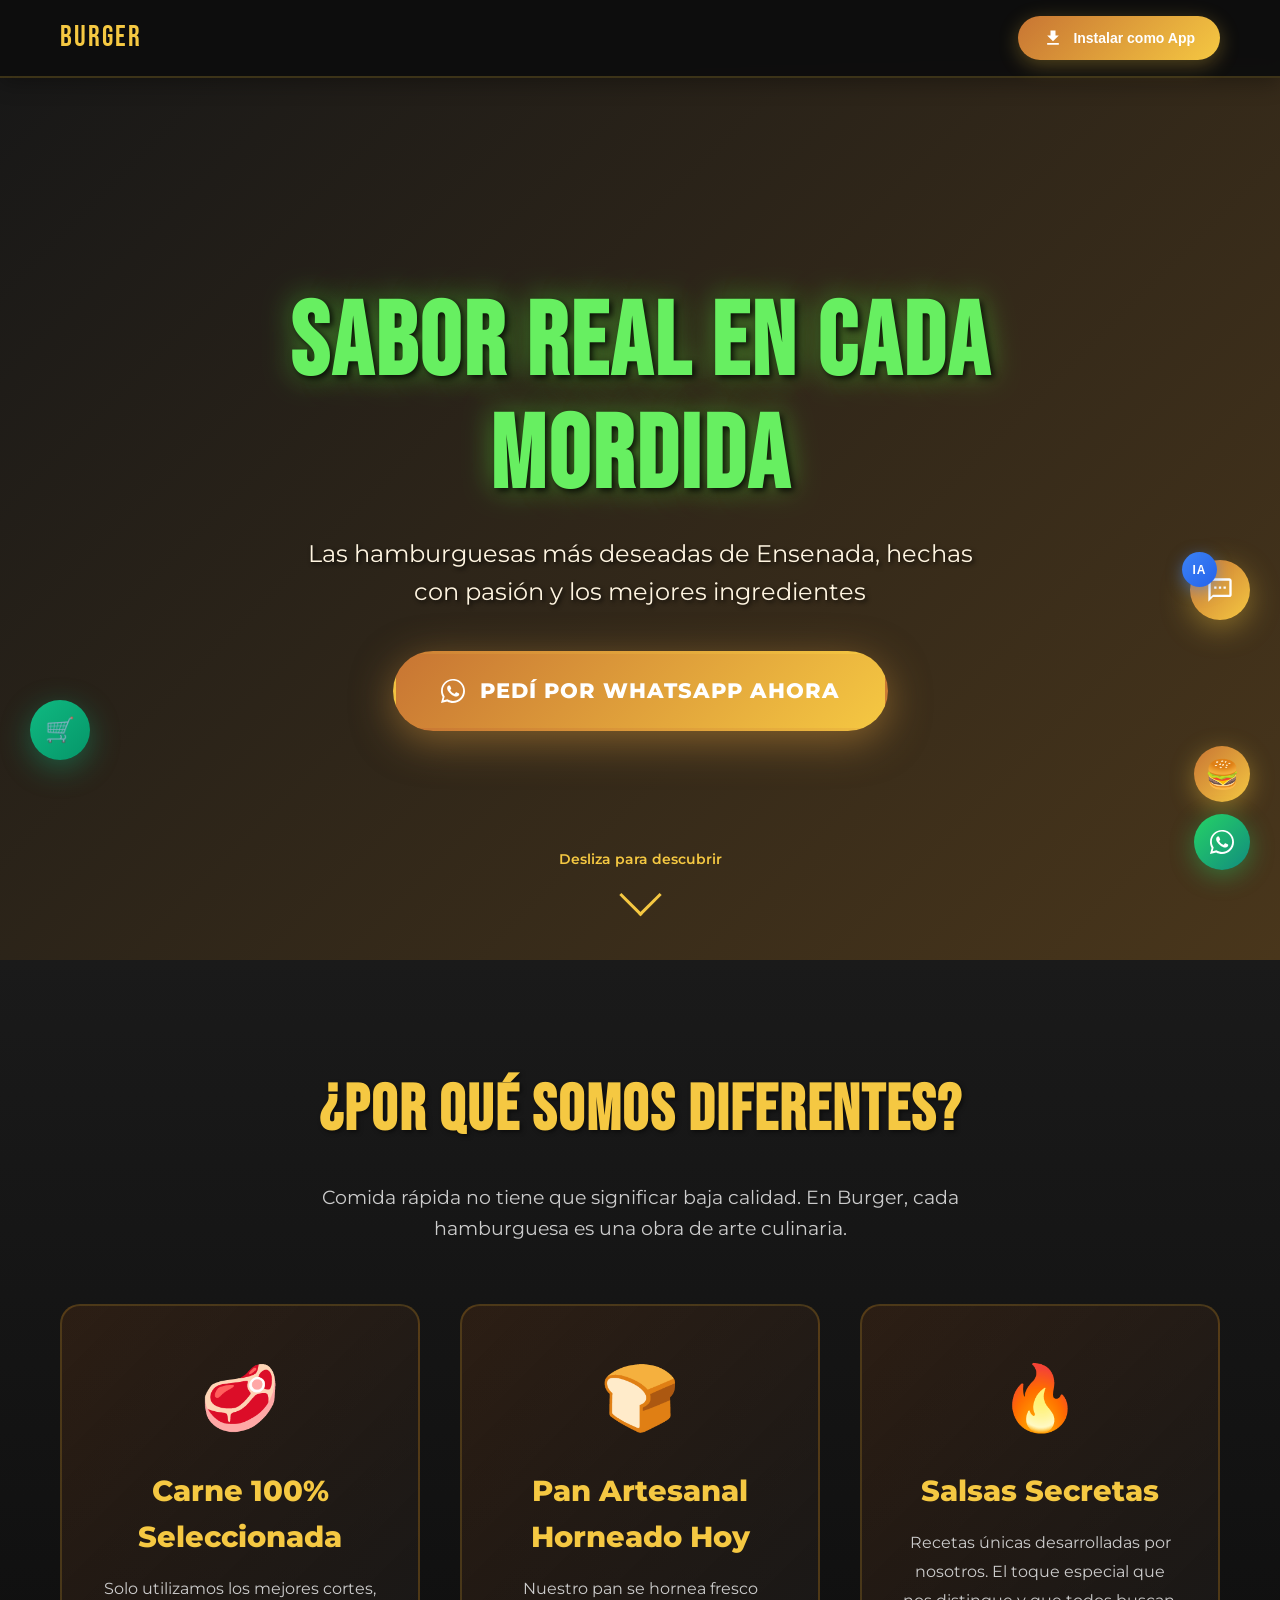
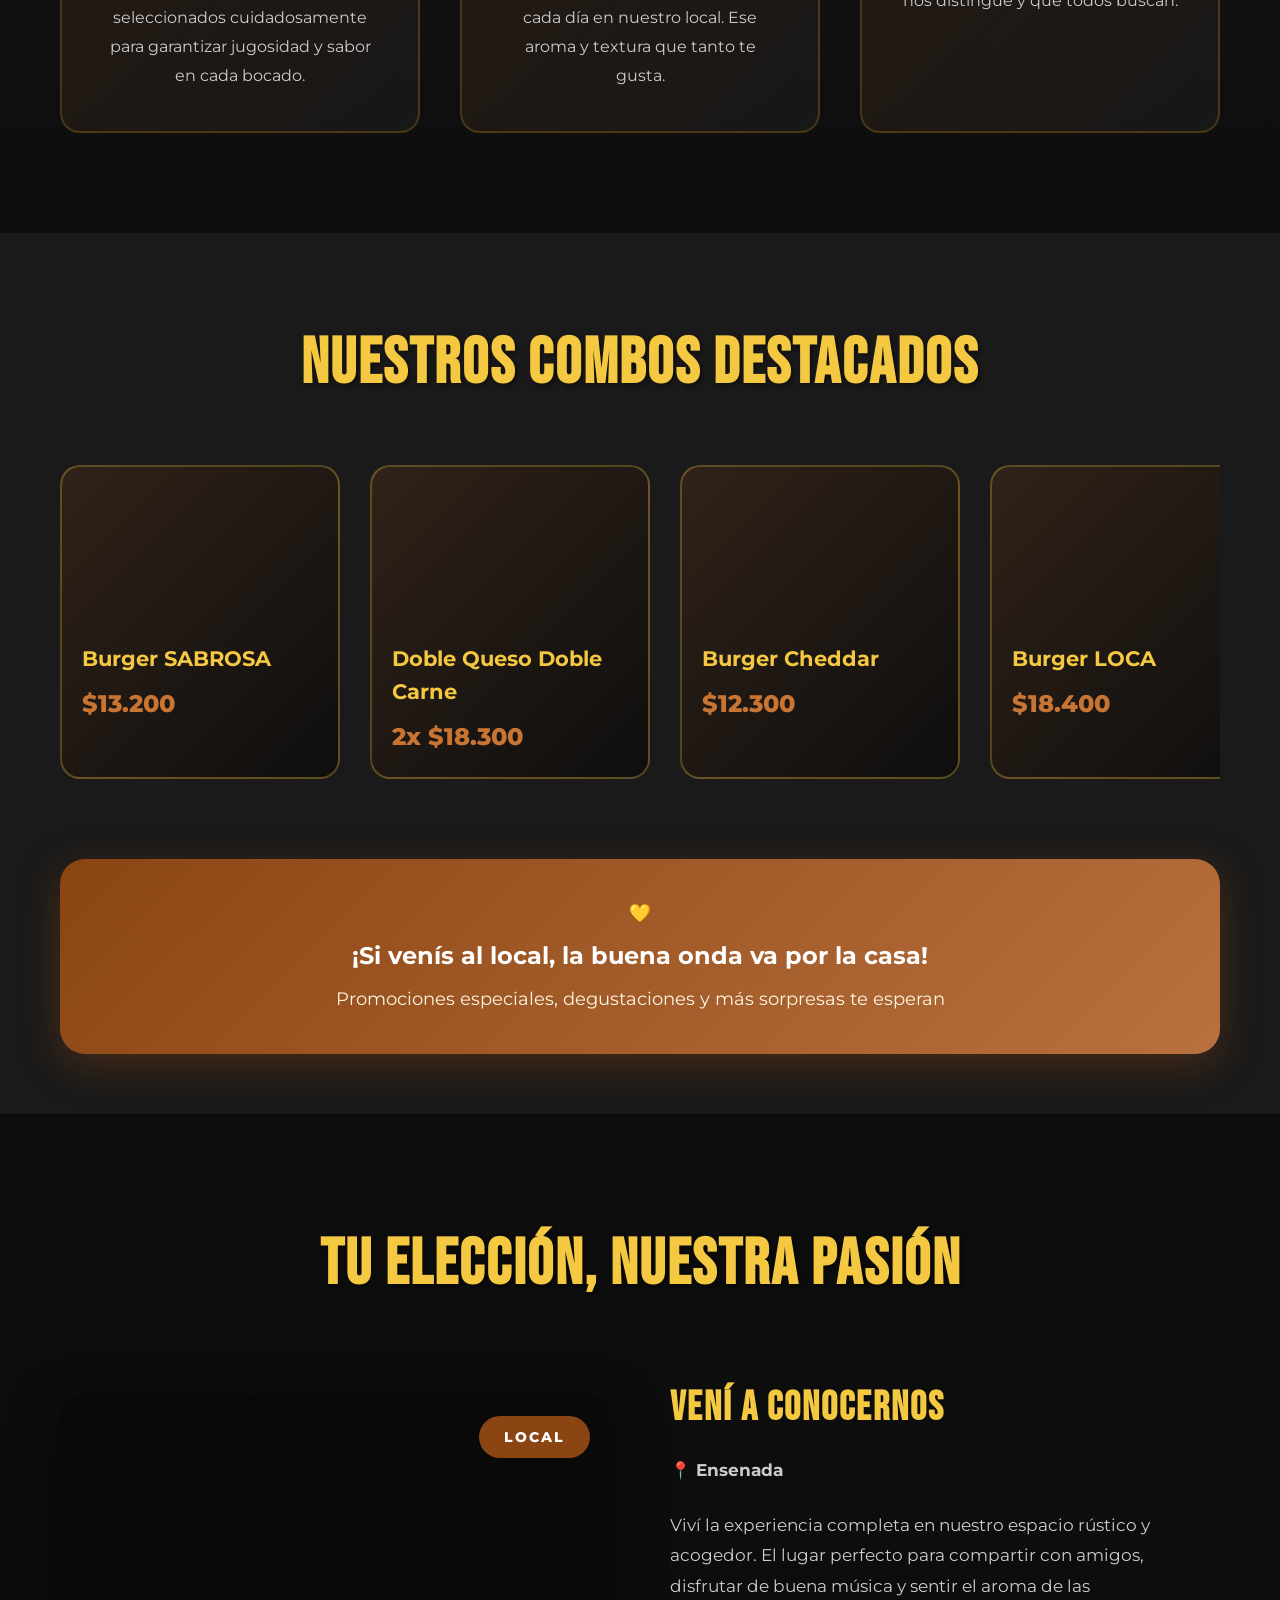
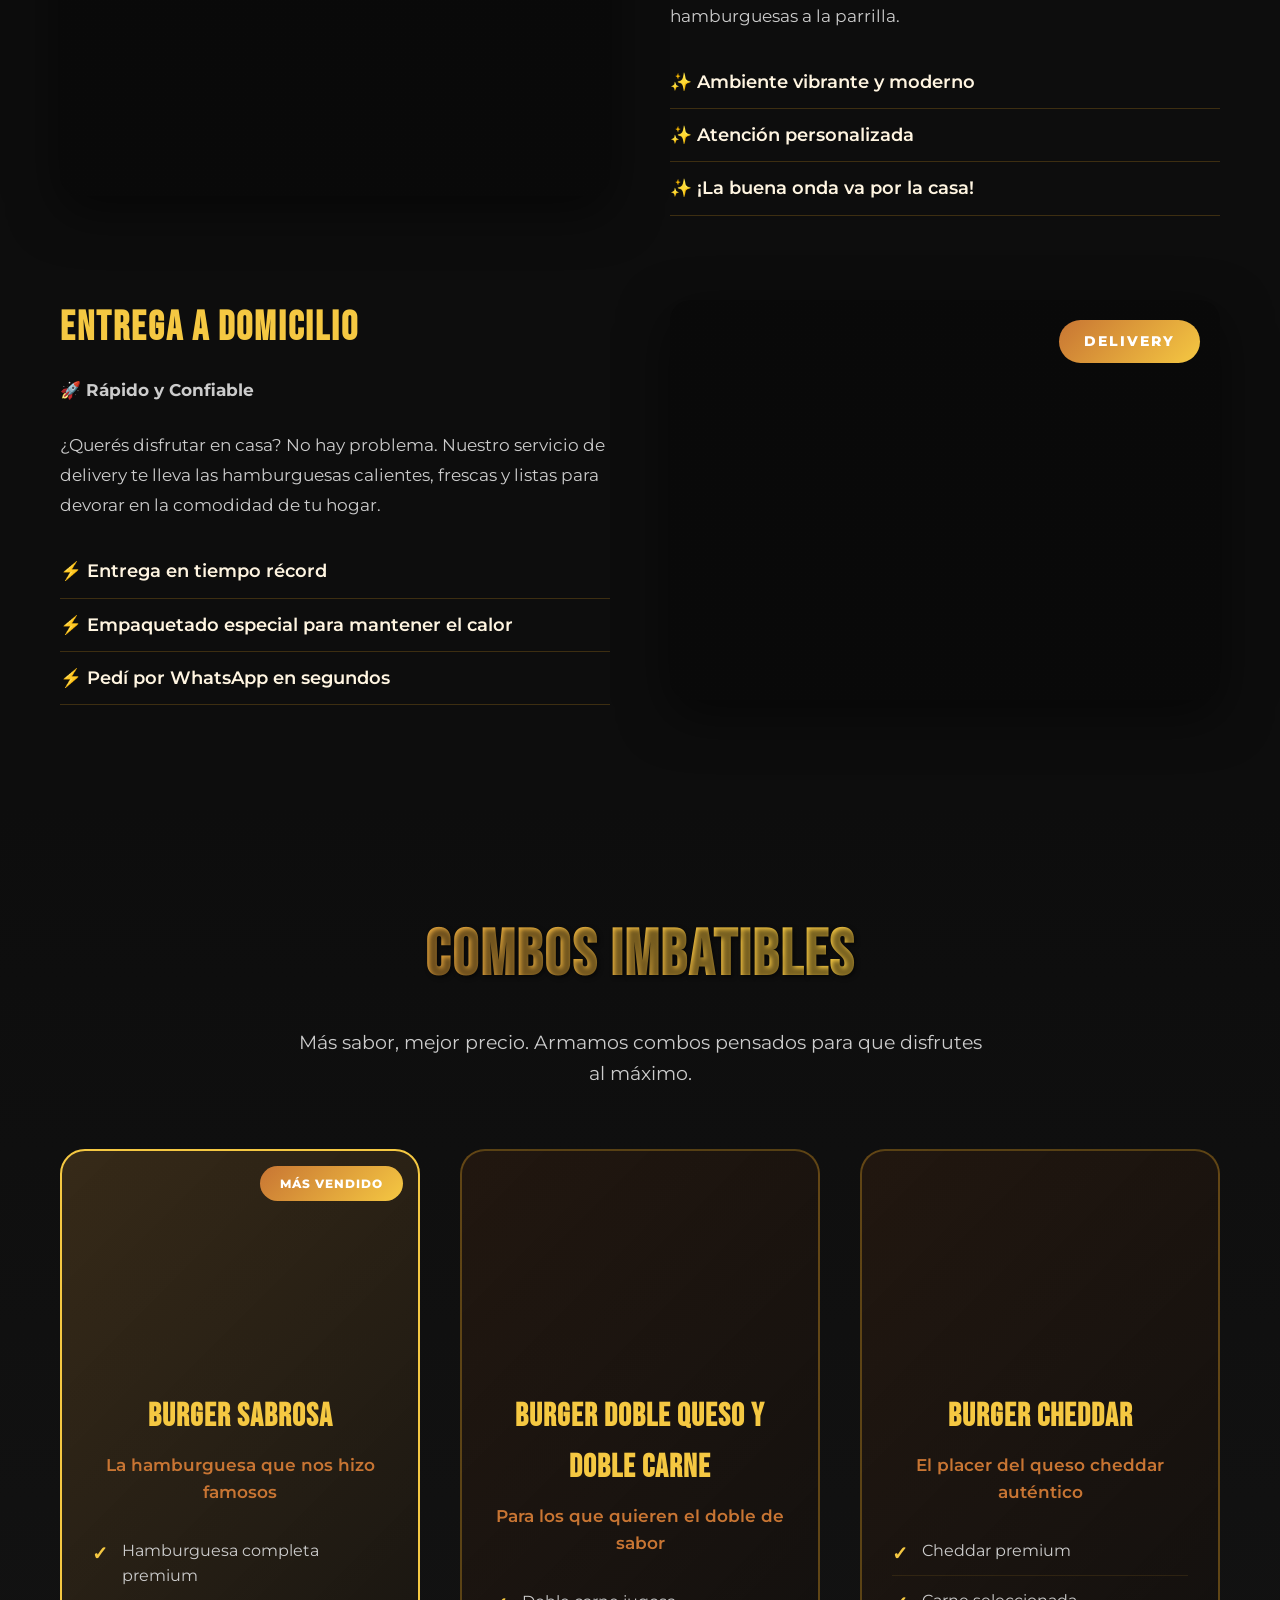
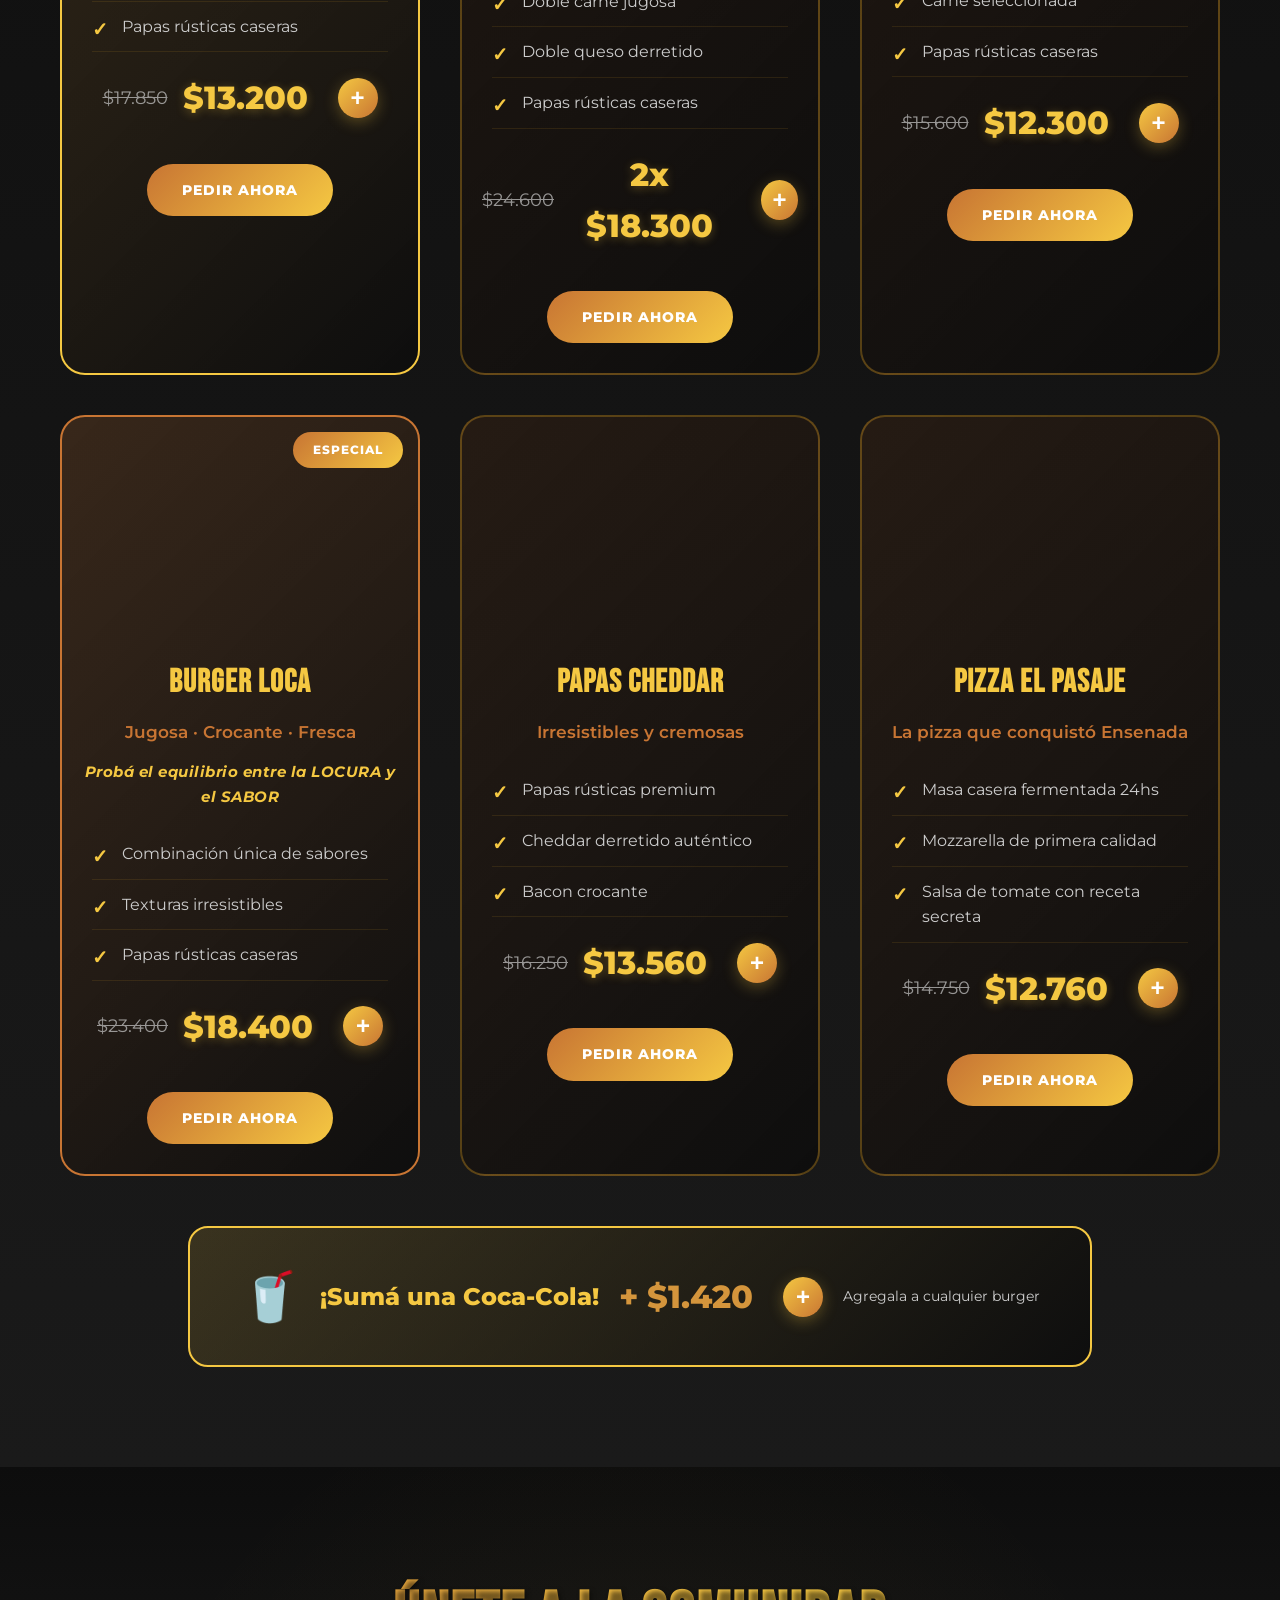
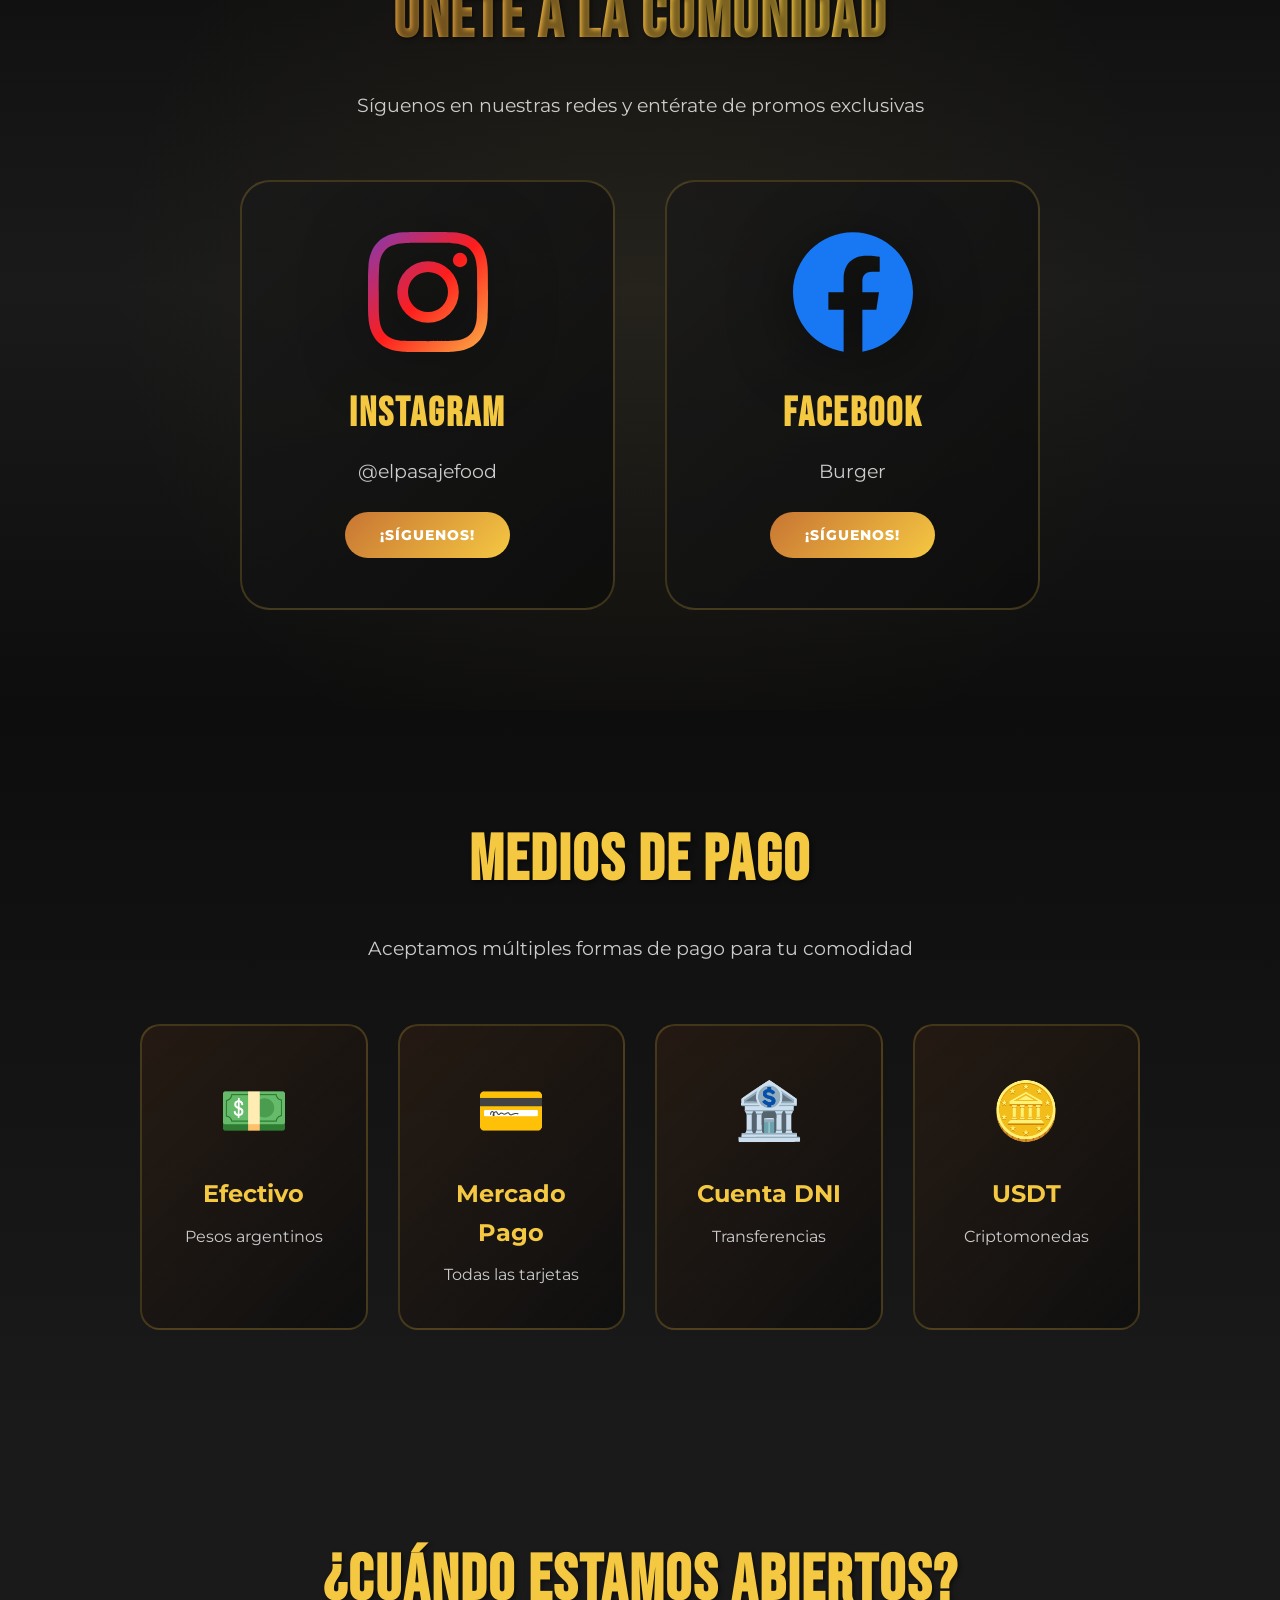
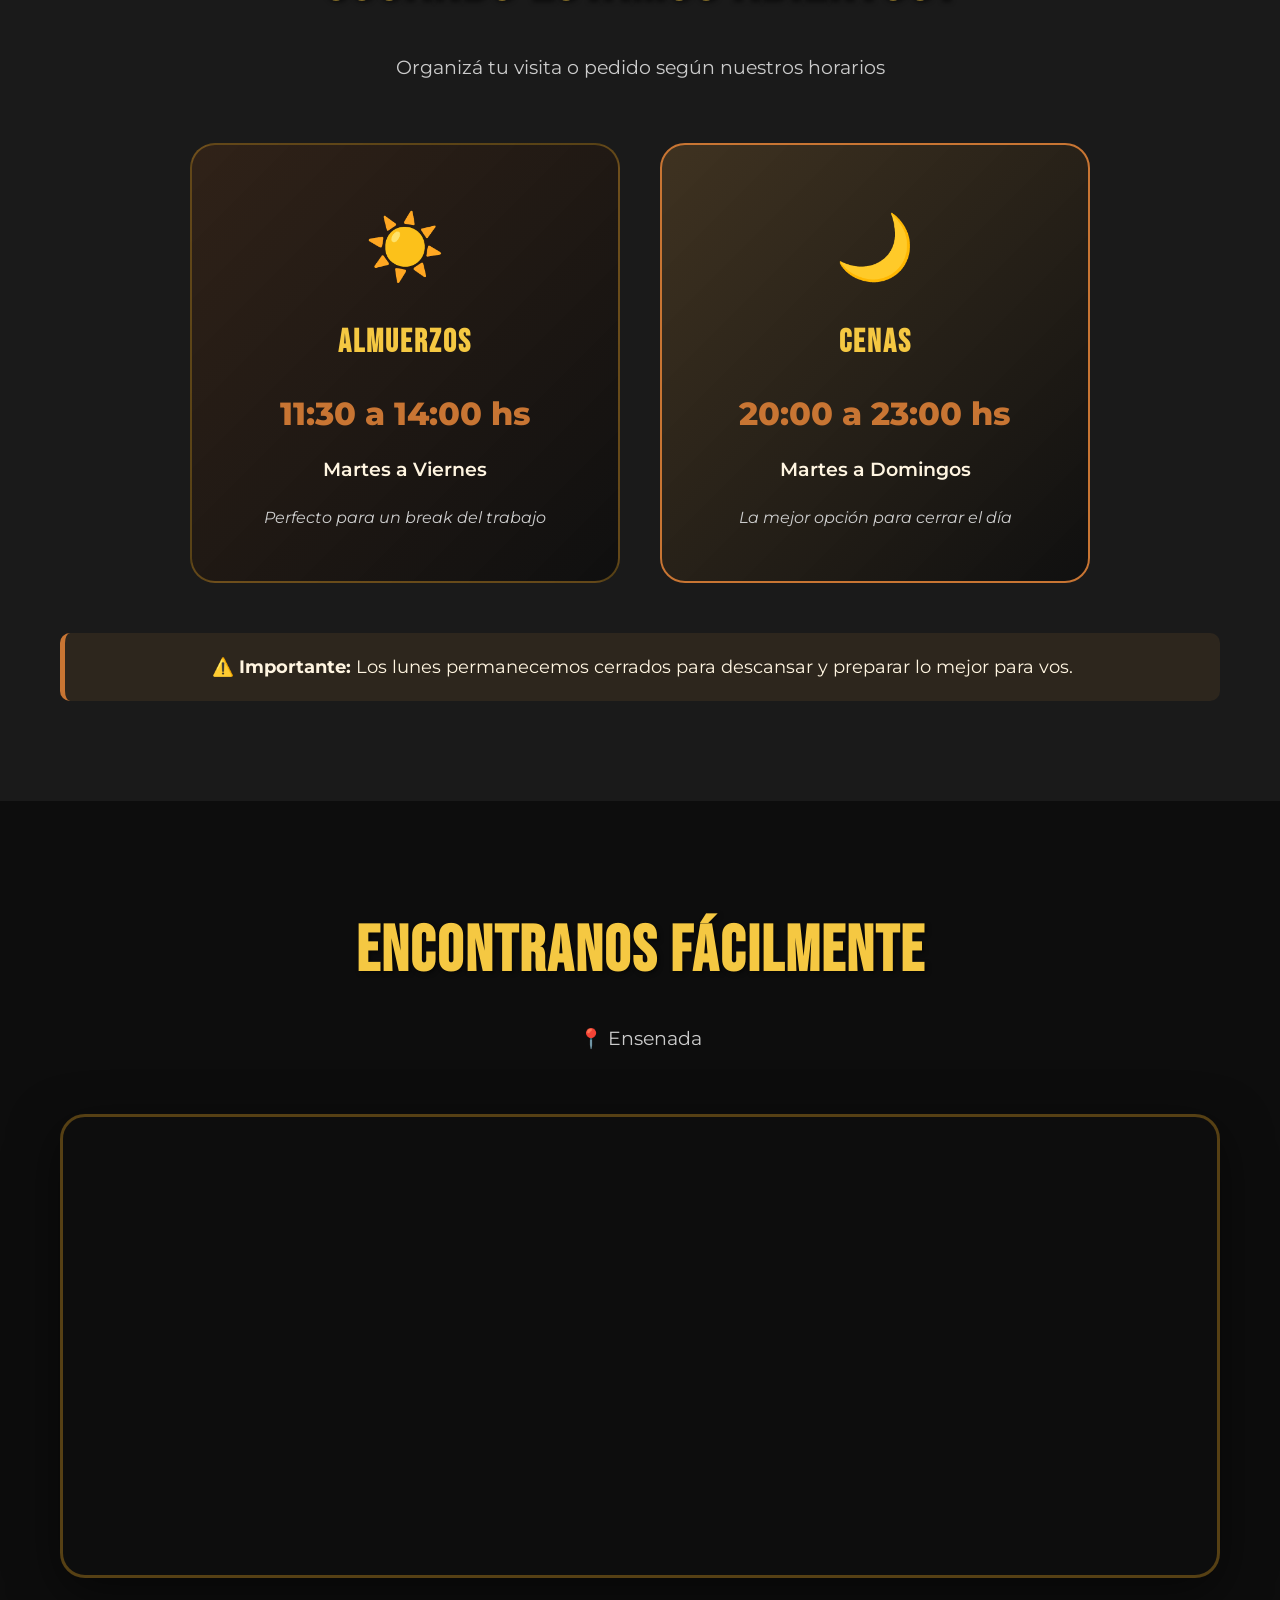
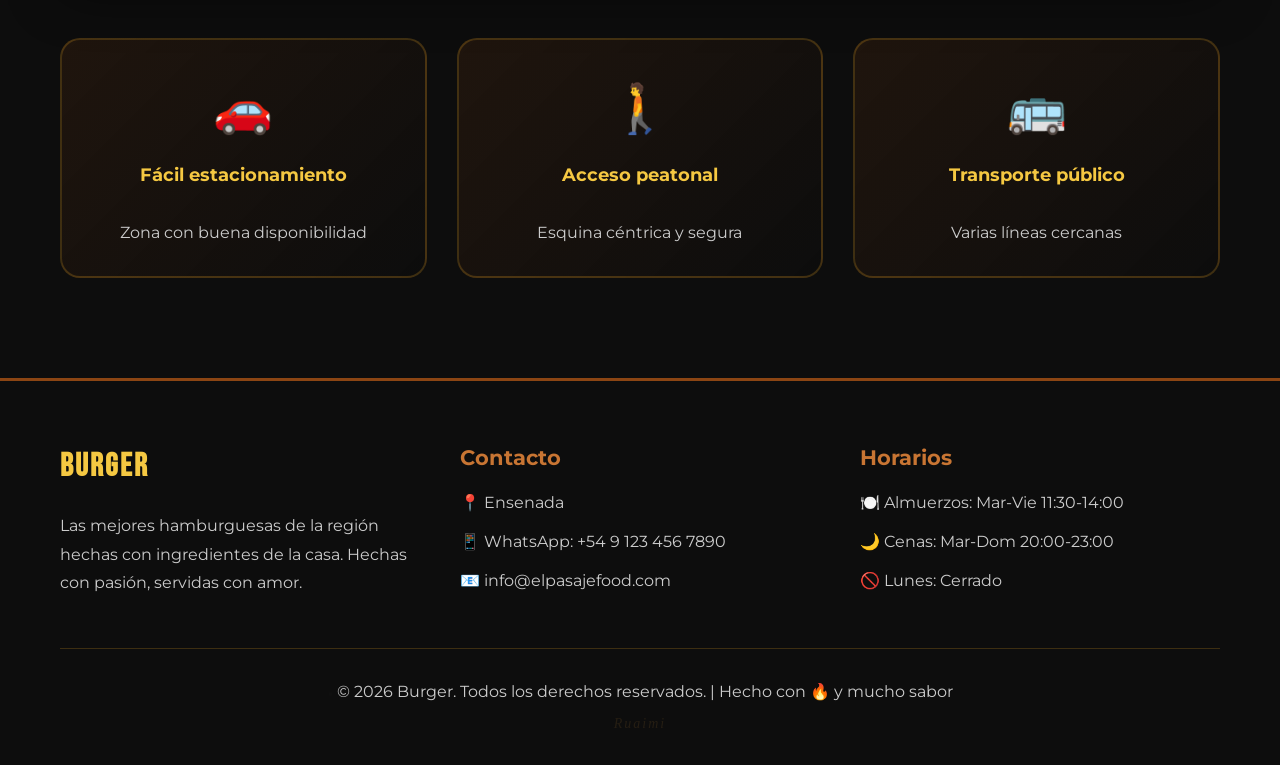
==== commit b555d625: "Actualizar marca a Burger" ====
--- a/index.html
+++ b/index.html
@@ -5,13 +5,13 @@
     <meta name="viewport" content="width=device-width, initial-scale=1.0">
     <meta name="description" content="Las mejores hamburguesas artesanales de Ensenada. Pedí online con delivery rápido o visitá nuestro local. Carne premium, pan artesanal y salsas secretas.">
     <meta name="theme-color" content="#F5C842">
-    <title>El Pasaje Food - Las Mejores Hamburguesas Artesanales</title>
+    <title>Burger - Las Mejores Hamburguesas Artesanales</title>
     <link rel="stylesheet" href="styles.css">
     <link rel="manifest" href="manifest.json" crossorigin="use-credentials">
     <meta name="mobile-web-app-capable" content="yes">
     <meta name="apple-mobile-web-app-capable" content="yes">
     <meta name="apple-mobile-web-app-status-bar-style" content="black-translucent">
-    <meta name="apple-mobile-web-app-title" content="El Pasaje Food">
+    <meta name="apple-mobile-web-app-title" content="Burger">
     <link rel="preconnect" href="https://fonts.googleapis.com">
     <link rel="preconnect" href="https://fonts.gstatic.com" crossorigin>
     <link href="https://fonts.googleapis.com/css2?family=Bebas+Neue&family=Montserrat:wght@400;600;700;800&display=swap" rel="stylesheet">
@@ -20,7 +20,7 @@
     <!-- Header con botón PWA -->
     <header class="header">
         <div class="header-content">
-            <div class="logo">El Pasaje Food</div>
+            <div class="logo">Burger</div>
             <button id="installBtn" class="install-button">
                 <svg width="20" height="20" viewBox="0 0 24 24" fill="white">
                     <path d="M19 9h-4V3H9v6H5l7 7 7-7zM5 18v2h14v-2H5z"/>
@@ -65,7 +65,7 @@
     <section class="value-proposition">
         <div class="container">
             <h2 class="section-title">¿Por Qué Somos Diferentes?</h2>
-            <p class="section-subtitle">Comida rápida no tiene que significar baja calidad. En El Pasaje Food, cada hamburguesa es una obra de arte culinaria.</p>
+            <p class="section-subtitle">Comida rápida no tiene que significar baja calidad. En Burger, cada hamburguesa es una obra de arte culinaria.</p>
             
             <div class="value-grid">
                 <div class="value-card">
@@ -169,7 +169,7 @@
                     </div>
                     <div class="experience-content">
                         <h3>Vení a Conocernos</h3>
-                        <p class="location">📍 Pte. Perón y Esq. Dr. Sidoti</p>
+                        <p class="location">📍 Ensenada</p>
                         <p>Viví la experiencia completa en nuestro espacio rústico y acogedor. El lugar perfecto para compartir con amigos, disfrutar de buena música y sentir el aroma de las hamburguesas a la parrilla.</p>
                         <ul class="benefits-list">
                             <li>✨ Ambiente vibrante y moderno</li>
@@ -370,7 +370,7 @@
                         <div class="electric-effect"></div>
                     </div>
                     <h3>Facebook</h3>
-                    <p>El Pasaje Food</p>
+                    <p>Burger</p>
                     <span class="follow-text">¡Síguenos!</span>
                 </a>
             </div>
@@ -442,11 +442,11 @@
     <section class="ubicacion" id="ubicacion">
         <div class="container">
             <h2 class="section-title">Encontranos Fácilmente</h2>
-            <p class="section-subtitle">📍 Pte. Perón y Esq. Dr. Sidoti</p>
+            <p class="section-subtitle">📍 Ensenada</p>
             
             <div class="map-container">
                 <iframe 
-                    src="https://www.google.com/maps/embed?pb=!1m18!1m12!1m3!1d3348.7!2d-60.6393!3d-32.9468!2m3!1f0!2f0!3f0!3m2!1i1024!2i768!4f13.1!3m3!1m2!1s0x0%3A0x0!2zMzLCsDU2JzQ4LjUiUyA2MMKwMzgnMjEuNSJX!5e0!3m2!1ses!2sar!4v1234567890"
+                    src="https://www.google.com/maps?q=Ensenada,+Buenos+Aires&output=embed"
                     width="100%" 
                     height="450" 
                     style="border:0;" 
@@ -478,13 +478,13 @@
         <div class="container">
             <div class="footer-content">
                 <div class="footer-section">
-                    <h3>El Pasaje Food</h3>
+                    <h3>Burger</h3>
                     <p>Las mejores hamburguesas de la región hechas con ingredientes de la casa. Hechas con pasión, servidas con amor.</p>
                 </div>
                 
                 <div class="footer-section">
                     <h4>Contacto</h4>
-                    <p>📍 Pte. Perón y Esq. Dr. Sidoti</p>
+                    <p>📍 Ensenada</p>
                     <p>📱 WhatsApp: +54 9 123 456 7890</p>
                     <p>📧 info@elpasajefood.com</p>
                 </div>
@@ -499,7 +499,7 @@
             </div>
             
             <div class="footer-bottom">
-                <p><span onclick="accessCEO()" style="color: rgba(255,255,255,0.01); cursor: default; font-size: 10px; margin-right: 3px;" title="">●</span>&copy; 2026 El Pasaje Food. Todos los derechos reservados. | Hecho con 🔥 y mucho sabor</p>
+                <p><span onclick="accessCEO()" style="color: rgba(255,255,255,0.01); cursor: default; font-size: 10px; margin-right: 3px;" title="">●</span>&copy; 2026 Burger. Todos los derechos reservados. | Hecho con 🔥 y mucho sabor</p>
                 <p class="firma-ruaimi">Ruaimi</p>
             </div>
         </div>
@@ -521,12 +521,12 @@
         </button>
         <div id="chatbot-window" class="chatbot-window">
             <div class="chatbot-header">
-                <h3>🍔 Asistente El Pasaje</h3>
+                <h3>🍔 Asistente Burger</h3>
                 <button id="chatbot-close" class="chatbot-close">✕</button>
             </div>
             <div id="chatbot-messages" class="chatbot-messages">
                 <div class="bot-message">
-                    <p>¡Hola! 👋 Bienvenido a El Pasaje Food.<br><br>¿Qué te gustaría pedir hoy?</p>
+                    <p>¡Hola! 👋 Bienvenido a Burger.<br><br>¿Qué te gustaría pedir hoy?</p>
                     <div class="quick-replies">
                         <button class="quick-reply" data-action="menu">Ver Menú 🍔</button>
                         <button class="quick-reply" data-action="promos">Promociones 🔥</button>
--- a/styles.css
+++ b/styles.css
@@ -1137,7 +1137,7 @@
 }
 
 .firma-ruaimi {
-    font-family: 'Brush Script MT', cursive;
+    font-family: 'Brush Script MT', 'Lucida Handwriting', cursive;
     font-size: 14px;
     color: rgba(212, 149, 60, 0.3);
     margin-top: 8px;
